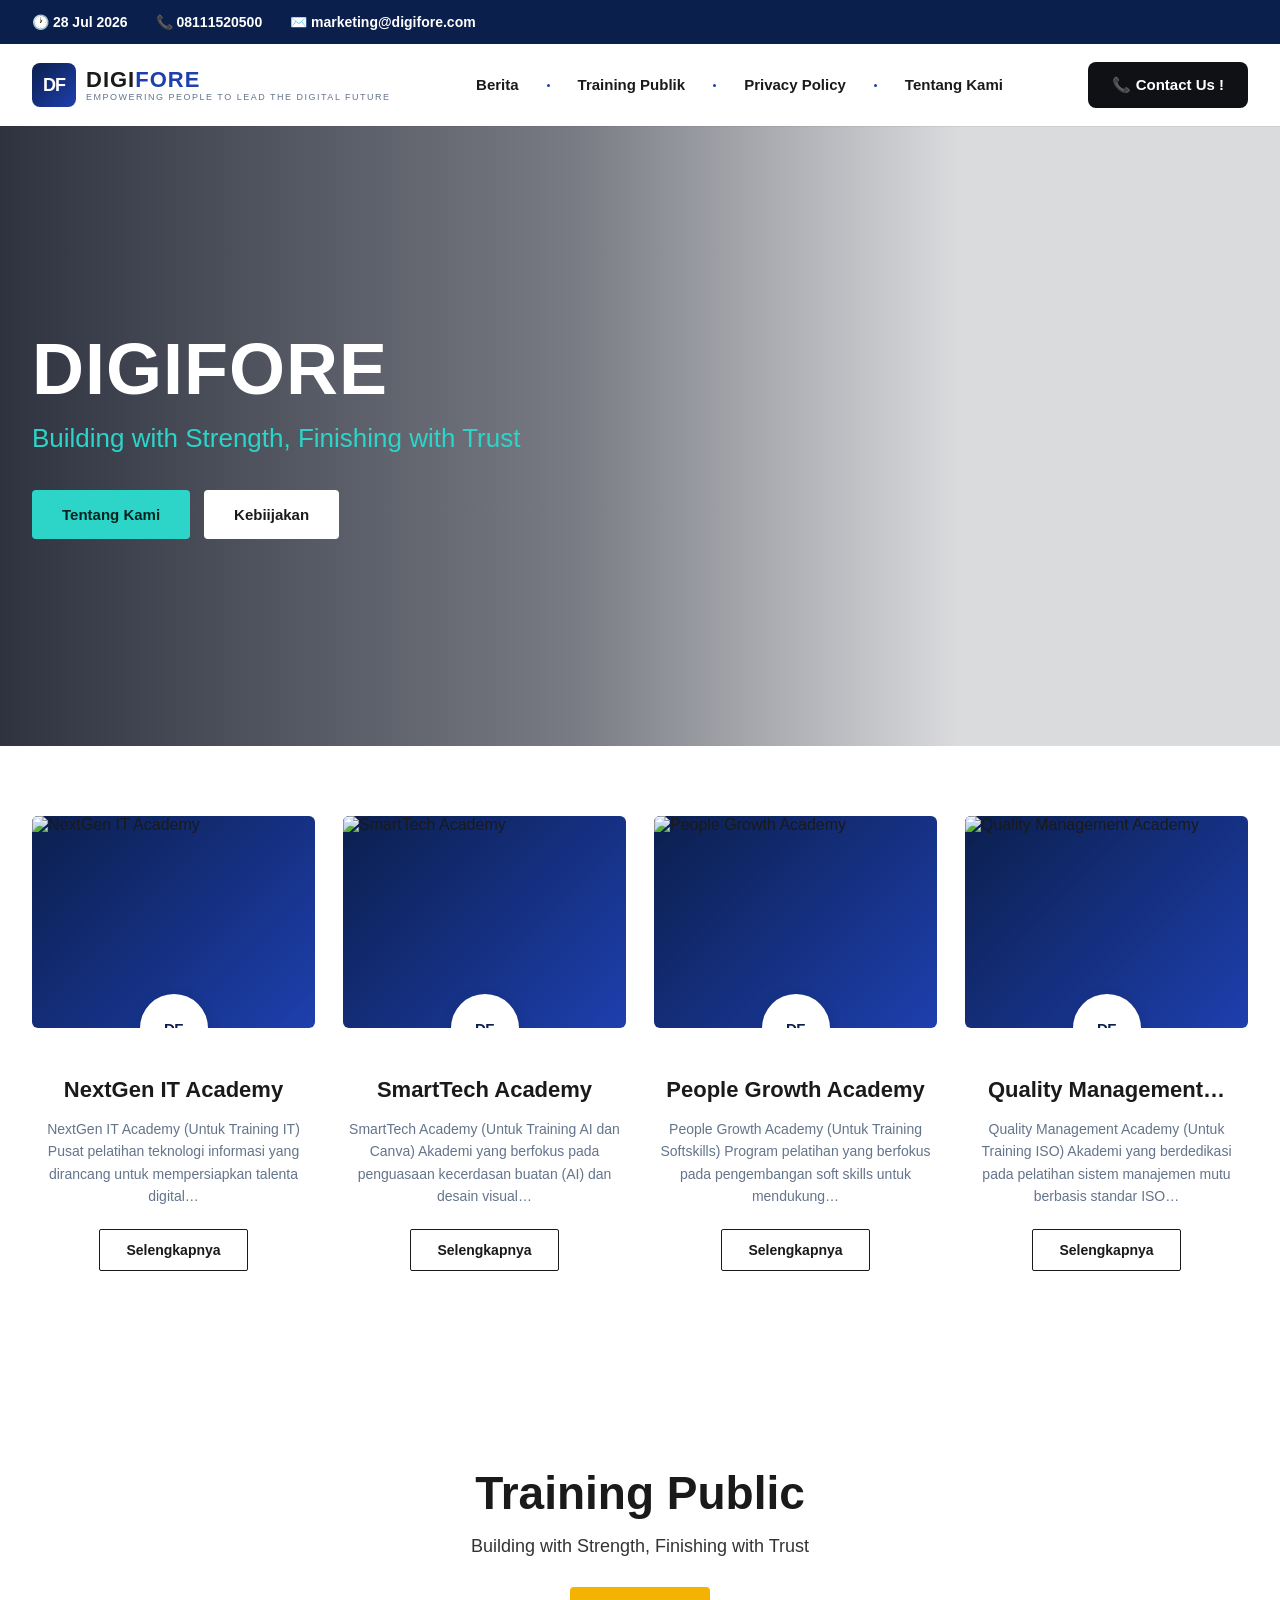
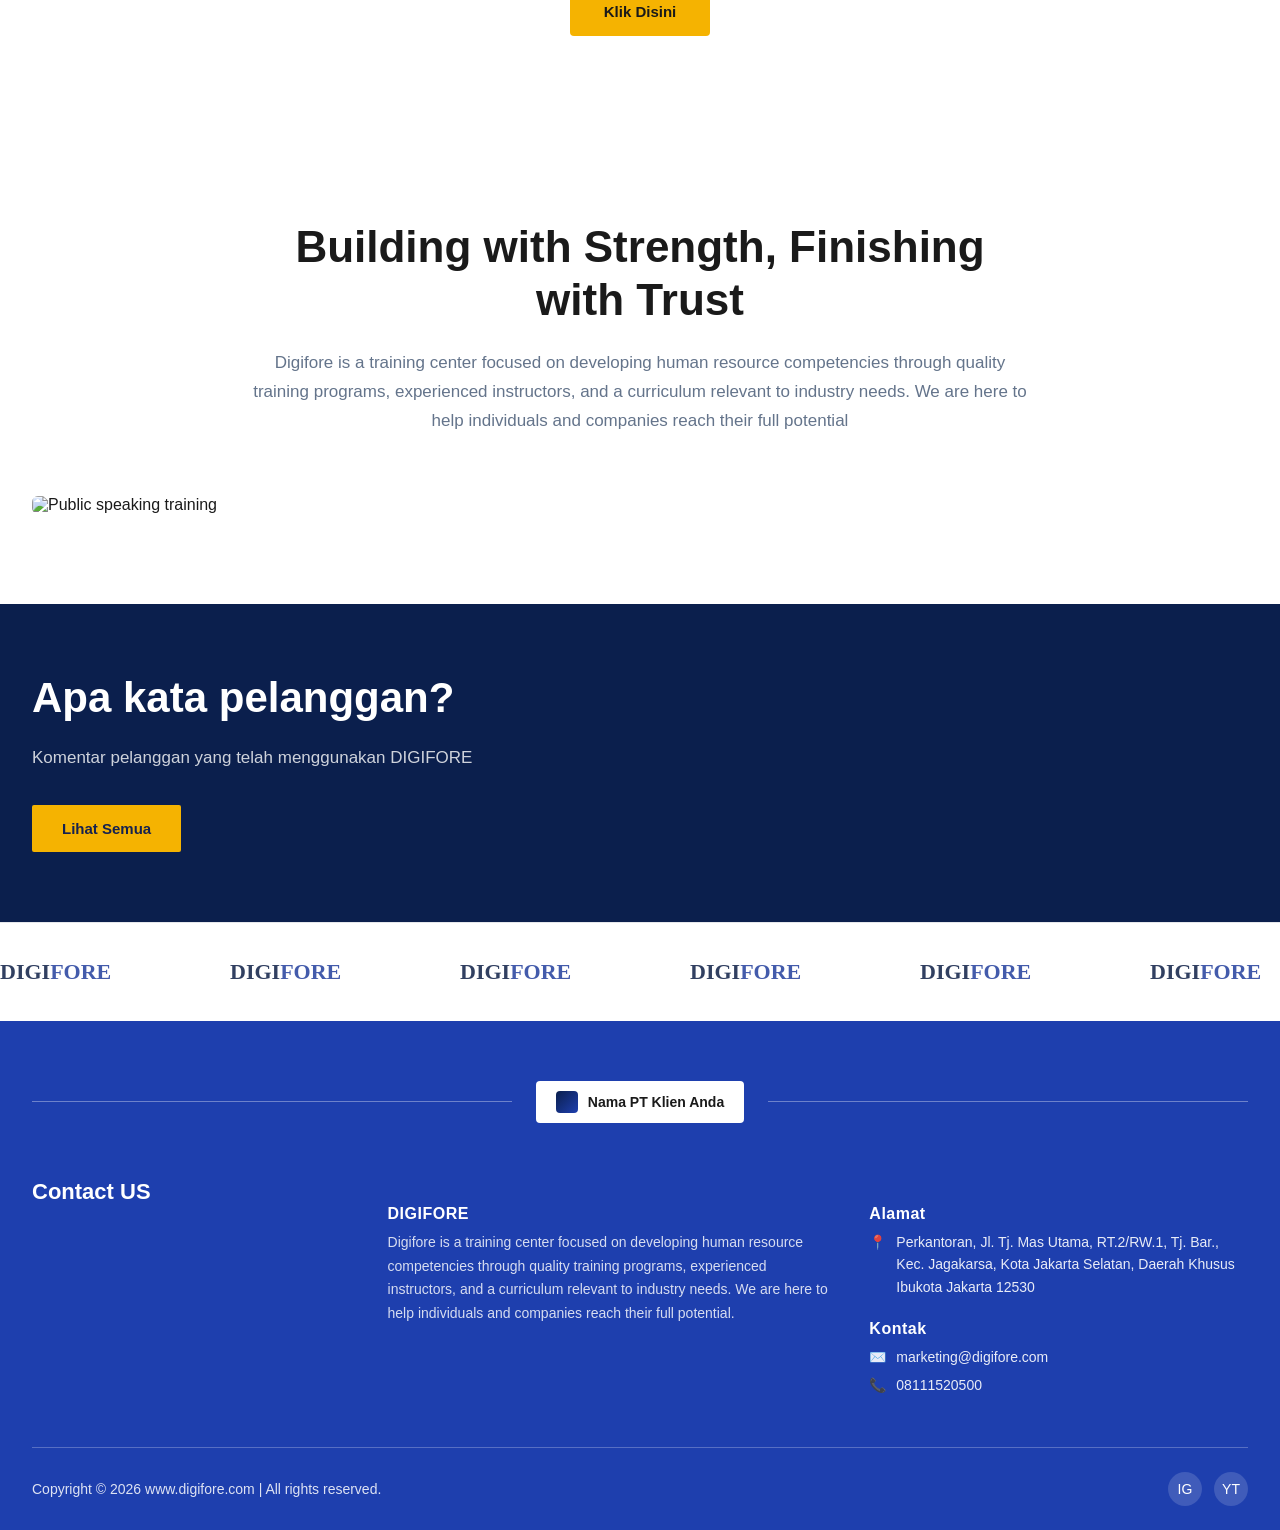
==== index.html @ 6044c362 "update" ====
<!DOCTYPE html>
<html lang="id">
<head>
<meta charset="UTF-8">
<meta name="viewport" content="width=device-width, initial-scale=1.0">
<title>DIGIFORE</title>
<link rel="stylesheet" href="style.css">
</head>
<body>

  <div class="topbar">
    <div class="info">
      <span>🕐 28 Jul 2026</span>
      <span>📞 08111520500</span>
      <span>✉️ marketing@digifore.com</span>
    </div>
    <div class="marquee-wrap">
      <div class="marquee">
        "To become a leading training institution that build competent human resources who are ready to compete in the world of work and industry."
      </div>
    </div>
  </div>

  <nav class="navbar reveal">
    <div class="logo">
      <div class="logo-mark">DF</div>
      <div class="logo-text">
        <span class="name">DIGI<span class="fore">FORE</span></span>
        <span class="tagline">Empowering people to lead the digital future</span>
      </div>
    </div>

    <ul class="nav-links">
      <li><a href="#">Berita</a></li>
      <li><a href="#">Training Publik</a></li>
      <li><a href="#">Privacy Policy</a></li>
      <li><a href="#">Tentang Kami</a></li>
    </ul>

    <button class="contact-btn">📞 Contact Us !</button>
  </nav>

  <section class="hero">
    <div class="hero-content reveal">
      <h1>DIGIFORE</h1>
      <p class="subtitle">Building with Strength, Finishing with Trust</p>
      <div class="hero-buttons">
        <a href="#" class="btn-primary">Tentang Kami</a>
        <a href="#" class="btn-secondary">Kebiijakan</a>
      </div>
    </div>
  </section>

  <section class="academies">
    <div class="academy-grid">

      <article class="academy-card reveal" data-delay="0">
        <div class="academy-media">
          <img src="https://images.unsplash.com/photo-1531482615713-2afd69097998?q=80&w=800&auto=format&fit=crop" alt="NextGen IT Academy">
          <div class="academy-badge"><span>DF</span></div>
        </div>
        <div class="academy-body">
          <h3>NextGen IT Academy</h3>
          <p>NextGen IT Academy (Untuk Training IT) Pusat pelatihan teknologi informasi yang dirancang untuk mempersiapkan talenta digital&hellip;</p>
          <a href="#" class="academy-link">Selengkapnya</a>
        </div>
      </article>

      <article class="academy-card reveal" data-delay="100">
        <div class="academy-media">
          <img src="https://images.unsplash.com/photo-1633356122544-f134324a6cee?q=80&w=800&auto=format&fit=crop" alt="SmartTech Academy">
          <div class="academy-badge"><span>DF</span></div>
        </div>
        <div class="academy-body">
          <h3>SmartTech Academy</h3>
          <p>SmartTech Academy (Untuk Training AI dan Canva) Akademi yang berfokus pada penguasaan kecerdasan buatan (AI) dan desain visual&hellip;</p>
          <a href="#" class="academy-link">Selengkapnya</a>
        </div>
      </article>

      <article class="academy-card reveal" data-delay="200">
        <div class="academy-media">
          <img src="https://images.unsplash.com/photo-1521791136064-7986c2920216?q=80&w=800&auto=format&fit=crop" alt="People Growth Academy">
          <div class="academy-badge"><span>DF</span></div>
        </div>
        <div class="academy-body">
          <h3>People Growth Academy</h3>
          <p>People Growth Academy (Untuk Training Softskills) Program pelatihan yang berfokus pada pengembangan soft skills untuk mendukung&hellip;</p>
          <a href="#" class="academy-link">Selengkapnya</a>
        </div>
      </article>

      <article class="academy-card reveal" data-delay="300">
        <div class="academy-media">
          <img src="https://images.unsplash.com/photo-1600880292203-757bb62b4baf?q=80&w=800&auto=format&fit=crop" alt="Quality Management Academy">
          <div class="academy-badge"><span>DF</span></div>
        </div>
        <div class="academy-body">
          <h3>Quality Management&hellip;</h3>
          <p>Quality Management Academy (Untuk Training ISO) Akademi yang berdedikasi pada pelatihan sistem manajemen mutu berbasis standar ISO&hellip;</p>
          <a href="#" class="academy-link">Selengkapnya</a>
        </div>
      </article>

    </div>
  </section>

  <section class="training-banner">
    <div class="reveal-scale">
      <h2>Training Public</h2>
      <p>Building with Strength, Finishing with Trust</p>
      <a href="#" class="btn-yellow">Klik Disini</a>
    </div>
  </section>

  <section class="about">
    <div class="about-inner">
      <div class="about-heading reveal">
        <h2>Building with Strength, Finishing with Trust</h2>
        <p>Digifore is a training center focused on developing human resource competencies through quality training programs, experienced instructors, and a curriculum relevant to industry needs. We are here to help individuals and companies reach their full potential</p>
      </div>
      <div class="about-image reveal" data-delay="150">
        <img src="https://images.unsplash.com/photo-1475721027785-f74eccf877e2?q=80&w=800&auto=format&fit=crop" alt="Public speaking training">
      </div>
    </div>
  </section>

  <section class="testi-banner">
    <div class="testi-inner reveal">
      <h2>Apa kata pelanggan?</h2>
      <p>Komentar pelanggan yang telah menggunakan DIGIFORE</p>
      <a href="#" class="btn-yellow">Lihat Semua</a>
    </div>
  </section>

  <section class="partner-strip">
    <div class="partner-track" id="partnerTrack">
      <img src="data:image/svg+xml;utf8,<svg xmlns='http://www.w3.org/2000/svg' width='160' height='34'><text x='0' y='24' font-family='Segoe UI' font-weight='800' font-size='22'><tspan fill='%230b1f4d'>DIGI</tspan><tspan fill='%231e3fae'>FORE</tspan></text></svg>" alt="Digifore">
      <img src="data:image/svg+xml;utf8,<svg xmlns='http://www.w3.org/2000/svg' width='160' height='34'><text x='0' y='24' font-family='Segoe UI' font-weight='800' font-size='22'><tspan fill='%230b1f4d'>DIGI</tspan><tspan fill='%231e3fae'>FORE</tspan></text></svg>" alt="Digifore">
      <img src="data:image/svg+xml;utf8,<svg xmlns='http://www.w3.org/2000/svg' width='160' height='34'><text x='0' y='24' font-family='Segoe UI' font-weight='800' font-size='22'><tspan fill='%230b1f4d'>DIGI</tspan><tspan fill='%231e3fae'>FORE</tspan></text></svg>" alt="Digifore">
      <img src="data:image/svg+xml;utf8,<svg xmlns='http://www.w3.org/2000/svg' width='160' height='34'><text x='0' y='24' font-family='Segoe UI' font-weight='800' font-size='22'><tspan fill='%230b1f4d'>DIGI</tspan><tspan fill='%231e3fae'>FORE</tspan></text></svg>" alt="Digifore">
      <img src="data:image/svg+xml;utf8,<svg xmlns='http://www.w3.org/2000/svg' width='160' height='34'><text x='0' y='24' font-family='Segoe UI' font-weight='800' font-size='22'><tspan fill='%230b1f4d'>DIGI</tspan><tspan fill='%231e3fae'>FORE</tspan></text></svg>" alt="Digifore">
      <img src="data:image/svg+xml;utf8,<svg xmlns='http://www.w3.org/2000/svg' width='160' height='34'><text x='0' y='24' font-family='Segoe UI' font-weight='800' font-size='22'><tspan fill='%230b1f4d'>DIGI</tspan><tspan fill='%231e3fae'>FORE</tspan></text></svg>" alt="Digifore">
      <img src="data:image/svg+xml;utf8,<svg xmlns='http://www.w3.org/2000/svg' width='160' height='34'><text x='0' y='24' font-family='Segoe UI' font-weight='800' font-size='22'><tspan fill='%230b1f4d'>DIGI</tspan><tspan fill='%231e3fae'>FORE</tspan></text></svg>" alt="Digifore">
      <img src="data:image/svg+xml;utf8,<svg xmlns='http://www.w3.org/2000/svg' width='160' height='34'><text x='0' y='24' font-family='Segoe UI' font-weight='800' font-size='22'><tspan fill='%230b1f4d'>DIGI</tspan><tspan fill='%231e3fae'>FORE</tspan></text></svg>" alt="Digifore">
    </div>
  </section>

  <footer class="footer">
    <div class="footer-inner">

      <div class="footer-badge-row reveal-fade">
        <div class="line"></div>
        <div class="footer-badge">
          <div class="mark"></div>
          <span>Nama PT Klien Anda</span>
        </div>
        <div class="line"></div>
      </div>

      <div class="footer-cols">
        <div class="footer-block reveal" data-delay="0">
          <h3>Contact US</h3>
        </div>

        <div class="footer-block reveal" data-delay="100">
          <h4>DIGIFORE</h4>
          <p>Digifore is a training center focused on developing human resource competencies through quality training programs, experienced instructors, and a curriculum relevant to industry needs. We are here to help individuals and companies reach their full potential.</p>
        </div>

        <div class="footer-block reveal" data-delay="200">
          <h4>Alamat</h4>
          <div class="footer-contact-item">
            📍 <span>Perkantoran, Jl. Tj. Mas Utama, RT.2/RW.1, Tj. Bar., Kec. Jagakarsa, Kota Jakarta Selatan, Daerah Khusus Ibukota Jakarta 12530</span>
          </div>

          <div class="footer-block" style="margin-top:22px;">
            <h4>Kontak</h4>
            <div class="footer-contact-item">✉️ <span>marketing@digifore.com</span></div>
            <div class="footer-contact-item">📞 <span>08111520500</span></div>
          </div>
        </div>
      </div>

      <div class="footer-bottom">
        <span>Copyright © 2026 www.digifore.com | All rights reserved.</span>
        <div class="footer-socials">
          <a href="#">IG</a>
          <a href="#">YT</a>
        </div>
      </div>

    </div>
  </footer>

  <script src="script.js"></script>
</body>
</html>
---- style.css ----
:root {
  --navy: #0b1f4d;
  --blue: #1e3fae;
  --accent: #2dd4c8;
  --dark: #0f1115;
  --text-muted: #64748b;
}

* { margin: 0; padding: 0; box-sizing: border-box; }

body {
  font-family: "Segoe UI", Arial, sans-serif;
  color: #1a1a1a;
}

/* ===== Scroll-reveal base ===== */
.reveal {
  opacity: 0;
  transform: translateY(36px);
  transition: opacity 0.7s ease, transform 0.7s ease;
}

.reveal.is-visible {
  opacity: 1;
  transform: translateY(0);
}

.reveal-fade {
  opacity: 0;
  transition: opacity 0.8s ease;
}

.reveal-fade.is-visible {
  opacity: 1;
}

.reveal-scale {
  opacity: 0;
  transform: scale(0.92);
  transition: opacity 0.6s ease, transform 0.6s ease;
}

.reveal-scale.is-visible {
  opacity: 1;
  transform: scale(1);
}

@media (prefers-reduced-motion: reduce) {
  .reveal, .reveal-fade, .reveal-scale {
    opacity: 1 !important;
    transform: none !important;
    transition: none !important;
  }
}

/* ===== Top info bar ===== */
.topbar {
  background: var(--navy);
  color: #fff;
  font-size: 14px;
  display: flex;
  align-items: center;
  height: 44px;
  padding: 0 32px;
  gap: 32px;
  overflow: hidden;
}

.topbar .info {
  display: flex;
  align-items: center;
  gap: 28px;
  white-space: nowrap;
  flex-shrink: 0;
}

.topbar .info span {
  display: flex;
  align-items: center;
  gap: 8px;
  font-weight: 600;
}

.topbar .marquee-wrap {
  flex: 1;
  overflow: hidden;
  position: relative;
  height: 100%;
  display: flex;
  align-items: center;
}

.topbar .marquee {
  display: inline-block;
  white-space: nowrap;
  color: rgba(255,255,255,0.65);
  font-style: italic;
  font-size: 13px;
  animation: scroll-left 18s linear infinite;
  padding-left: 100%;
}

@keyframes scroll-left {
  from { transform: translateX(0); }
  to   { transform: translateX(-100%); }
}

/* ===== Nav ===== */
.navbar {
  display: flex;
  align-items: center;
  justify-content: space-between;
  padding: 18px 32px;
  background: #fff;
  box-shadow: 0 1px 0 rgba(0,0,0,0.06);
}

.logo {
  display: flex;
  align-items: center;
  gap: 10px;
}

.logo-mark {
  width: 44px;
  height: 44px;
  border-radius: 8px;
  background: linear-gradient(135deg, var(--navy), var(--blue));
  display: flex;
  align-items: center;
  justify-content: center;
  color: #fff;
  font-weight: 800;
  font-size: 18px;
  letter-spacing: -1px;
}

.logo-text {
  display: flex;
  flex-direction: column;
  line-height: 1;
}

.logo-text .name {
  font-size: 22px;
  font-weight: 800;
  letter-spacing: 1px;
}

.logo-text .name .fore { color: var(--blue); }

.logo-text .tagline {
  font-size: 9px;
  letter-spacing: 1.5px;
  color: var(--text-muted);
  margin-top: 2px;
  text-transform: uppercase;
}

.nav-links {
  display: flex;
  align-items: center;
  gap: 28px;
  list-style: none;
}

.nav-links li a {
  text-decoration: none;
  color: #1a1a1a;
  font-weight: 600;
  font-size: 15px;
  position: relative;
}

.nav-links li:not(:last-child)::after {
  content: "";
  display: inline-block;
  width: 3px;
  height: 3px;
  border-radius: 50%;
  background: var(--blue);
  margin-left: 28px;
  vertical-align: middle;
}

.contact-btn {
  display: flex;
  align-items: center;
  gap: 10px;
  background: var(--dark);
  color: #fff;
  border: none;
  padding: 14px 24px;
  border-radius: 8px;
  font-weight: 700;
  font-size: 15px;
  cursor: pointer;
}

/* ===== Hero ===== */
.hero {
  position: relative;
  min-height: 620px;
  display: flex;
  align-items: center;
  background:
    linear-gradient(90deg, rgba(10,15,30,0.85) 0%, rgba(10,15,30,0.55) 45%, rgba(10,15,30,0.15) 75%),
    url("https://images.unsplash.com/photo-1521737711867-e3b97375f902?q=80&w=1600&auto=format&fit=crop") center/cover no-repeat;
  padding: 0 32px;
}

.hero-content {
  max-width: 640px;
  color: #fff;
}

.hero-content h1 {
  font-size: 72px;
  font-weight: 800;
  letter-spacing: 1px;
  line-height: 1;
  margin-bottom: 18px;
}

.hero-content .subtitle {
  font-size: 26px;
  color: var(--accent);
  font-weight: 500;
  margin-bottom: 36px;
}

.hero-buttons {
  display: flex;
  gap: 14px;
}

.hero-buttons a {
  text-decoration: none;
  font-weight: 700;
  font-size: 15px;
  padding: 16px 30px;
  border-radius: 4px;
}

.btn-primary {
  background: var(--accent);
  color: #062320;
}

.btn-secondary {
  background: #fff;
  color: #1a1a1a;
}

@media (max-width: 900px) {
  .nav-links, .topbar .info { display: none; }
  .hero-content h1 { font-size: 48px; }
  .hero-content .subtitle { font-size: 19px; }
}

/* ===== Academy cards ===== */
.academies {
  padding: 70px 32px 90px;
  background: #fff;
}

.academy-grid {
  display: grid;
  grid-template-columns: repeat(4, 1fr);
  gap: 28px;
  max-width: 1280px;
  margin: 0 auto;
}

.academy-card {
  display: flex;
  flex-direction: column;
}

.academy-media {
  position: relative;
  border-radius: 6px;
  overflow: hidden;
  aspect-ratio: 4 / 3;
  background: linear-gradient(135deg, var(--navy), var(--blue));
}

.academy-media img {
  width: 100%;
  height: 100%;
  object-fit: cover;
  display: block;
}

.academy-badge {
  position: absolute;
  left: 50%;
  bottom: -34px;
  transform: translateX(-50%);
  width: 68px;
  height: 68px;
  border-radius: 50%;
  background: #fff;
  box-shadow: 0 4px 14px rgba(0,0,0,0.15);
  display: flex;
  align-items: center;
  justify-content: center;
}

.academy-badge span {
  font-weight: 800;
  font-size: 15px;
  color: var(--navy);
  letter-spacing: -0.5px;
}

.academy-body {
  margin-top: 48px;
  text-align: center;
  padding: 0 6px;
}

.academy-body h3 {
  font-size: 22px;
  font-weight: 800;
  line-height: 1.25;
  margin-bottom: 14px;
}

.academy-body p {
  font-size: 14px;
  color: var(--text-muted);
  line-height: 1.6;
  margin-bottom: 22px;
}

.academy-link {
  display: inline-block;
  border: 1.5px solid #1a1a1a;
  color: #1a1a1a;
  text-decoration: none;
  font-weight: 700;
  font-size: 14px;
  padding: 12px 26px;
  border-radius: 2px;
}

.academy-link:hover {
  background: #1a1a1a;
  color: #fff;
}

@media (max-width: 1100px) {
  .academy-grid { grid-template-columns: repeat(2, 1fr); row-gap: 60px; }
}

@media (max-width: 600px) {
  .academy-grid { grid-template-columns: 1fr; }
}

/* ===== Training Public parallax banner ===== */
.training-banner {
  position: relative;
  min-height: 380px;
  display: flex;
  align-items: center;
  justify-content: center;
  text-align: center;
  background:
    linear-gradient(rgba(255,255,255,0.78), rgba(255,255,255,0.78)),
    url("https://images.unsplash.com/photo-1552664730-d307ca884978?q=80&w=1600&auto=format&fit=crop") center 30%/cover no-repeat;
  background-attachment: fixed;
  padding: 40px 24px;
}

.training-banner h2 {
  font-size: 46px;
  font-weight: 800;
  color: #1a1a1a;
  margin-bottom: 16px;
}

.training-banner p {
  font-size: 18px;
  color: #333;
  margin-bottom: 30px;
}

.training-banner .btn-yellow {
  display: inline-block;
  background: #f5b301;
  color: #1a1a1a;
  text-decoration: none;
  font-weight: 700;
  font-size: 15px;
  padding: 16px 34px;
  border-radius: 4px;
}

.training-banner .btn-yellow:hover {
  background: #e0a300;
}

@media (max-width: 700px) {
  .training-banner { background-attachment: scroll; }
  .training-banner h2 { font-size: 30px; }
  .training-banner p { font-size: 15px; }
}

/* ===== About / mission section ===== */
.about {
  padding: 80px 32px 90px;
  background: #fff;
}

.about-inner {
  max-width: 1280px;
  margin: 0 auto;
}

.about-heading {
  text-align: center;
  max-width: 780px;
  margin: 0 auto 60px;
}

.about-heading h2 {
  font-size: 44px;
  font-weight: 800;
  color: #1a1a1a;
  line-height: 1.2;
  margin-bottom: 22px;
}

.about-heading p {
  font-size: 17px;
  color: var(--text-muted);
  line-height: 1.7;
}

.about-image {
  width: 100%;
  max-width: 460px;
  border-radius: 6px;
  overflow: hidden;
}

.about-image img {
  width: 100%;
  display: block;
}

@media (max-width: 600px) {
  .about-heading h2 { font-size: 30px; }
  .about-image { max-width: 100%; }
}

/* ===== Testimonial banner ===== */
.testi-banner {
  background: var(--navy);
  padding: 70px 32px;
}

.testi-inner {
  max-width: 1280px;
  margin: 0 auto;
  color: #fff;
}

.testi-inner h2 {
  font-size: 42px;
  font-weight: 800;
  margin-bottom: 22px;
}

.testi-inner p {
  font-size: 17px;
  color: rgba(255,255,255,0.8);
  line-height: 1.6;
  max-width: 480px;
  margin-bottom: 34px;
}

.testi-inner .btn-yellow {
  display: inline-block;
  background: #f5b301;
  color: #16224f;
  text-decoration: none;
  font-weight: 700;
  font-size: 15px;
  padding: 15px 30px;
  border-radius: 2px;
}

.testi-inner .btn-yellow:hover {
  background: #e0a300;
}

/* ===== Partner logo strip ===== */
.partner-strip {
  background: #fff;
  border-top: 1px solid #e5e7eb;
  overflow: hidden;
  padding: 32px 0;
}

.partner-track {
  display: flex;
  align-items: center;
  gap: 70px;
  width: max-content;
  animation: partner-scroll 22s linear infinite;
}

.partner-track img {
  height: 34px;
  opacity: 0.85;
  filter: grayscale(15%);
}

@keyframes partner-scroll {
  from { transform: translateX(0); }
  to   { transform: translateX(-50%); }
}

@media (max-width: 700px) {
  .testi-inner h2 { font-size: 30px; }
}

/* ===== Footer ===== */
.footer {
  background: var(--blue);
  color: #fff;
  padding: 60px 32px 0;
}

.footer-inner {
  max-width: 1280px;
  margin: 0 auto;
}

.footer-badge-row {
  display: flex;
  align-items: center;
  gap: 24px;
  margin-bottom: 56px;
}

.footer-badge-row .line {
  flex: 1;
  height: 1px;
  background: rgba(255,255,255,0.35);
}

.footer-badge {
  background: #fff;
  color: #1a1a1a;
  display: flex;
  align-items: center;
  gap: 10px;
  padding: 10px 20px;
  border-radius: 4px;
  font-weight: 700;
  font-size: 14px;
  white-space: nowrap;
}

.footer-badge .mark {
  width: 22px;
  height: 22px;
  border-radius: 4px;
  background: linear-gradient(135deg, var(--navy), var(--blue));
  flex-shrink: 0;
}

.footer-cols {
  display: grid;
  grid-template-columns: 1fr 1.4fr 1.2fr;
  gap: 40px;
  padding-bottom: 50px;
}

.footer-cols h3 {
  font-size: 22px;
  font-weight: 800;
  margin-bottom: 20px;
}

.footer-cols h4 {
  font-size: 16px;
  font-weight: 800;
  letter-spacing: 0.5px;
  margin-bottom: 8px;
}

.footer-cols p {
  font-size: 14px;
  line-height: 1.7;
  color: rgba(255,255,255,0.82);
}

.footer-block + .footer-block {
  margin-top: 26px;
}

.footer-contact-item {
  display: flex;
  align-items: flex-start;
  gap: 10px;
  font-size: 14px;
  color: rgba(255,255,255,0.9);
  line-height: 1.6;
  margin-top: 6px;
}

.footer-bottom {
  border-top: 1px solid rgba(255,255,255,0.25);
  padding: 24px 0;
  display: flex;
  align-items: center;
  justify-content: space-between;
  font-size: 14px;
  color: rgba(255,255,255,0.85);
  flex-wrap: wrap;
  gap: 16px;
}

.footer-socials {
  display: flex;
  gap: 12px;
}

.footer-socials a {
  width: 34px;
  height: 34px;
  border-radius: 50%;
  background: rgba(255,255,255,0.15);
  display: flex;
  align-items: center;
  justify-content: center;
  color: #fff;
  text-decoration: none;
  font-size: 14px;
}

@media (max-width: 800px) {
  .footer-cols { grid-template-columns: 1fr; gap: 34px; }
}

/* ===== Page banner (inner pages) ===== */
.page-banner {
  background: linear-gradient(100deg, #000 0%, #1a1a1a 45%, #3a3a3a 100%);
  padding: 70px 32px 50px;
}

.page-banner-inner {
  max-width: 1280px;
  margin: 0 auto;
}

.page-banner h1 {
  color: #fff;
  font-size: 56px;
  font-weight: 800;
  margin-bottom: 34px;
}

.breadcrumb {
  font-size: 15px;
  color: rgba(255,255,255,0.75);
}

.breadcrumb a {
  color: #7fb2ff;
  text-decoration: none;
  font-weight: 600;
}

.breadcrumb .current {
  color: rgba(255,255,255,0.75);
}

@media (max-width: 600px) {
  .page-banner h1 { font-size: 34px; }
}

/* ===== Event / training grid ===== */
.event-section {
  padding: 60px 32px 100px;
  background: #fff;
}

.event-grid {
  display: grid;
  grid-template-columns: repeat(3, 1fr);
  gap: 30px;
  max-width: 1280px;
  margin: 0 auto;
}

.event-card {
  display: block;
}

.event-media {
  display: block;
  text-decoration: none;
  position: relative;
  border-radius: 6px;
  overflow: hidden;
  aspect-ratio: 4 / 3;
}

.event-media img {
  width: 100%;
  height: 100%;
  object-fit: cover;
  display: block;
}

.event-date {
  position: absolute;
  right: 14px;
  bottom: 14px;
  background: #fff;
  padding: 10px 16px;
  text-align: center;
  border-radius: 2px;
  box-shadow: 0 4px 10px rgba(0,0,0,0.18);
}

.event-date .day {
  font-size: 26px;
  font-weight: 800;
  color: #1a1a1a;
  line-height: 1;
}

.event-date .month {
  font-size: 11px;
  font-weight: 700;
  color: #64748b;
  margin-top: 2px;
}

.event-title {
  margin-top: 18px;
  font-size: 17px;
  font-weight: 700;
  color: var(--blue);
}

.event-category {
  display: block;
  margin-top: 20px;
  font-size: 15px;
  font-weight: 700;
  color: var(--blue);
  text-decoration: none;
}

.event-heading {
  display: block;
  margin-top: 10px;
  font-size: 24px;
  font-weight: 800;
  color: #1a1a1a;
  line-height: 1.3;
  text-decoration: none;
}

.event-desc {
  margin-top: 14px;
  font-size: 15px;
  color: var(--text-muted);
  line-height: 1.6;
}

.event-category:hover,
.event-heading:hover {
  text-decoration: underline;
}

@media (max-width: 1000px) {
  .event-grid { grid-template-columns: repeat(2, 1fr); }
}

@media (max-width: 600px) {
  .event-grid { grid-template-columns: 1fr; }
}
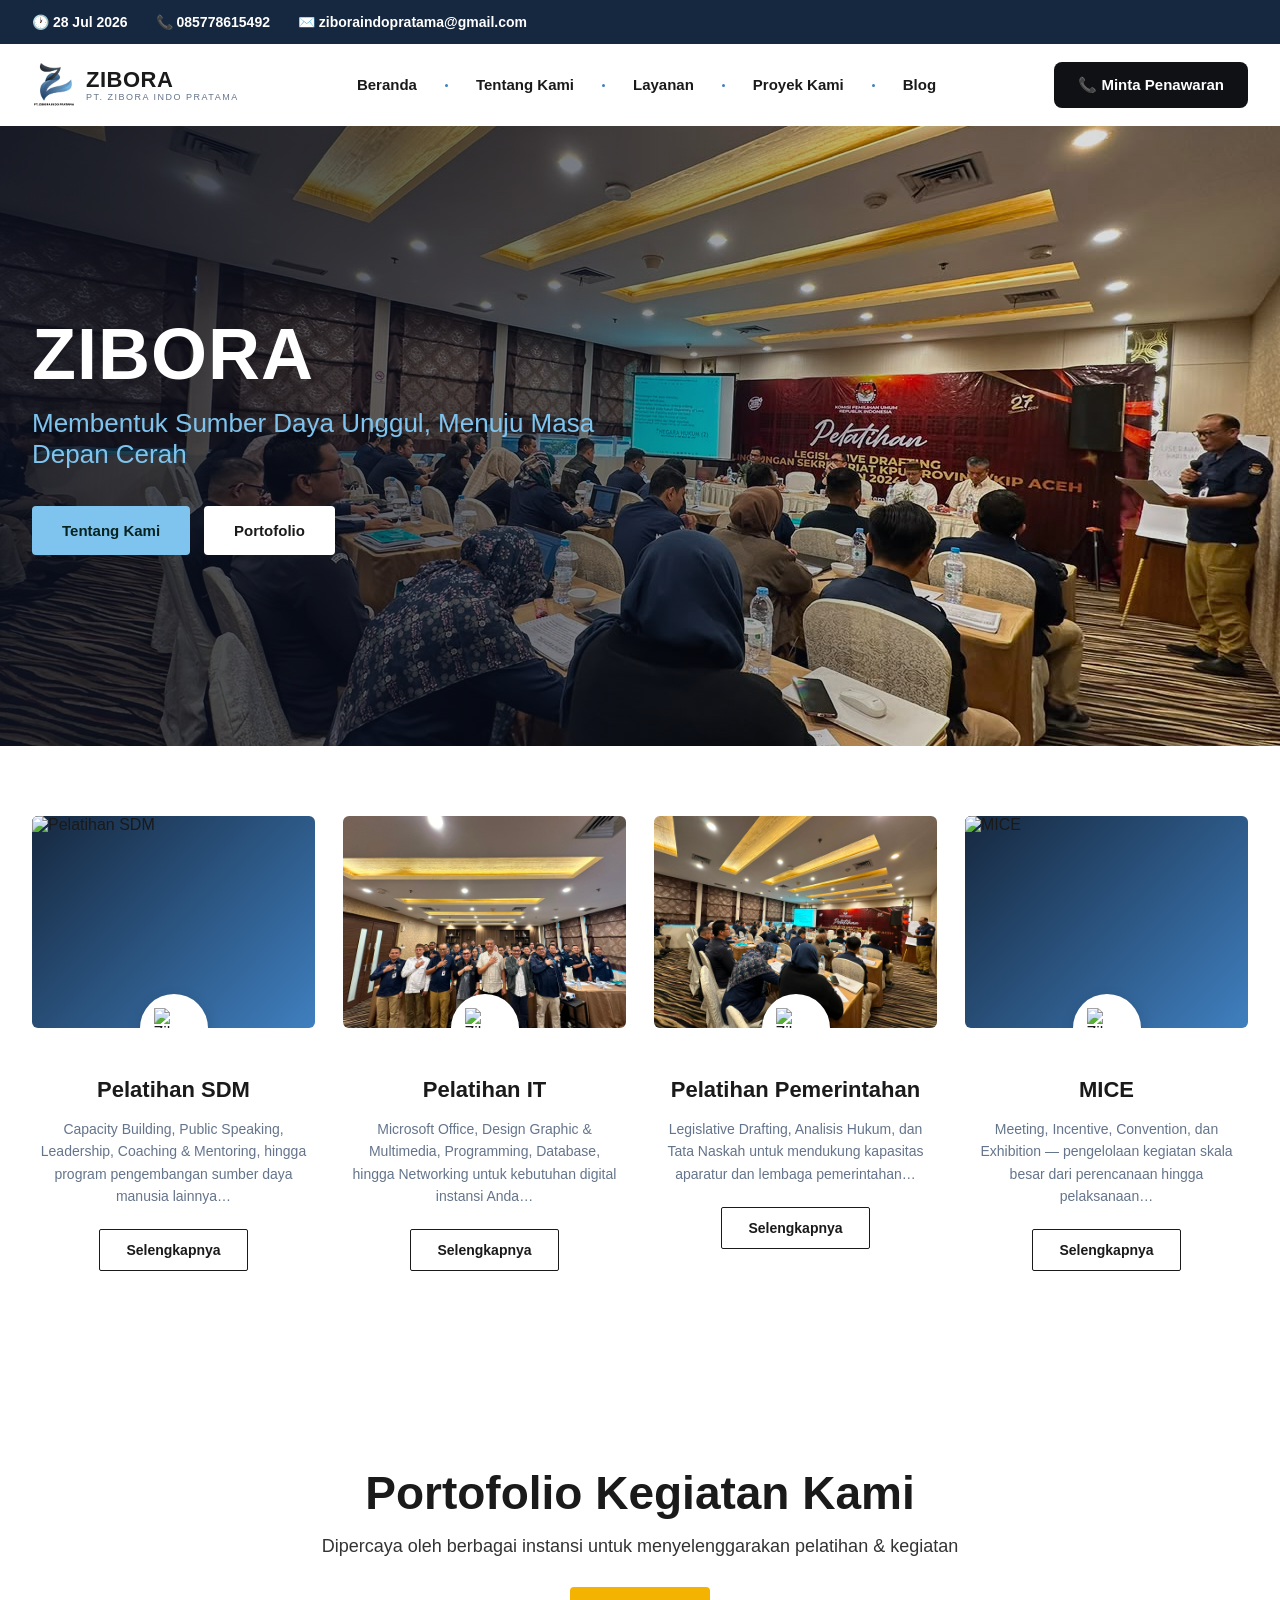
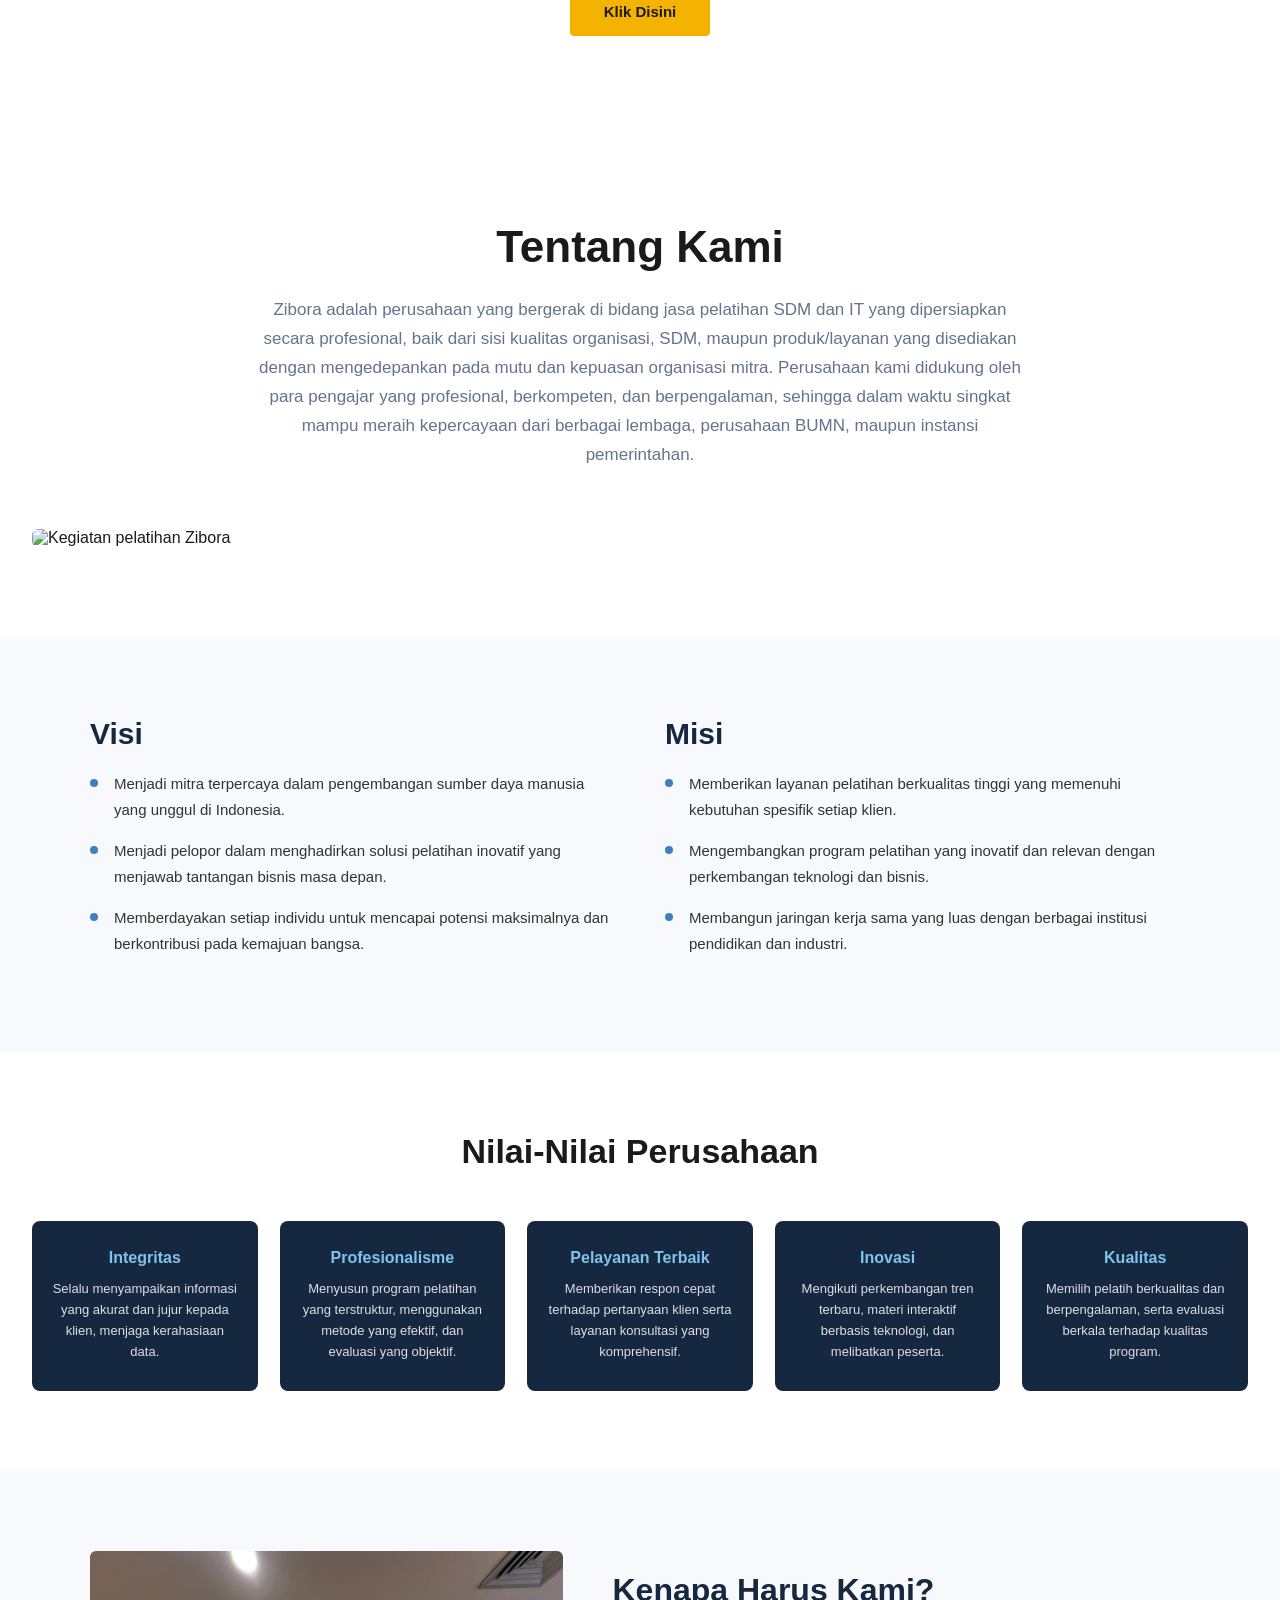
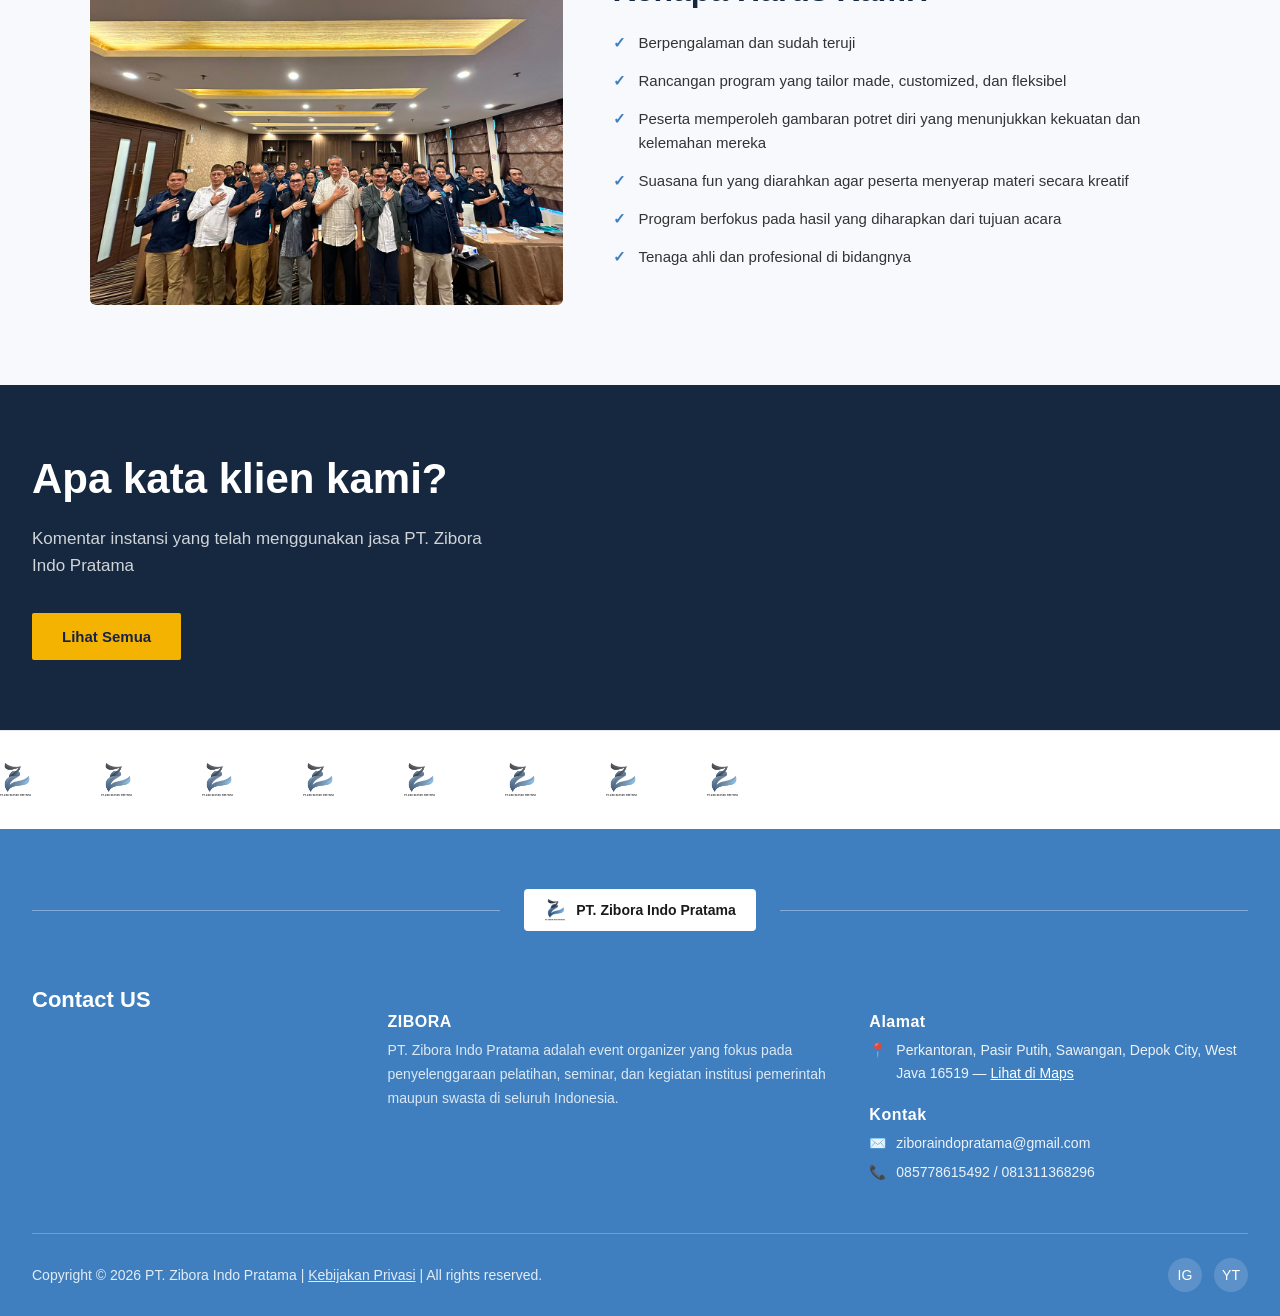
==== commit 2edea6d6: "update gmbar dan halaman" ====
--- a/index.html
+++ b/index.html
@@ -3,7 +3,7 @@
 <head>
 <meta charset="UTF-8">
 <meta name="viewport" content="width=device-width, initial-scale=1.0">
-<title>DIGIFORE</title>
+<title>PT. Zibora Indo Pratama</title>
 <link rel="stylesheet" href="style.css">
 </head>
 <body>
@@ -11,93 +11,94 @@
   <div class="topbar">
     <div class="info">
       <span>🕐 28 Jul 2026</span>
-      <span>📞 08111520500</span>
-      <span>✉️ marketing@digifore.com</span>
+      <span>📞 085778615492</span>
+      <span>✉️ ziboraindopratama@gmail.com</span>
     </div>
     <div class="marquee-wrap">
       <div class="marquee">
-        "To become a leading training institution that build competent human resources who are ready to compete in the world of work and industry."
+        "Mitra terpercaya dalam penyelenggaraan pelatihan dan kegiatan institusi, dari perencanaan hingga hari pelaksanaan."
       </div>
     </div>
   </div>
 
   <nav class="navbar reveal">
     <div class="logo">
-      <div class="logo-mark">DF</div>
+      <img src="assets/zibora-logo.png" alt="Zibora Indo Pratama" class="logo-mark-img">
       <div class="logo-text">
-        <span class="name">DIGI<span class="fore">FORE</span></span>
-        <span class="tagline">Empowering people to lead the digital future</span>
+        <span class="name" style="letter-spacing:0.5px;">ZIBORA</span>
+        <span class="tagline">PT. Zibora Indo Pratama</span>
       </div>
     </div>
 
     <ul class="nav-links">
-      <li><a href="#">Berita</a></li>
-      <li><a href="#">Training Publik</a></li>
-      <li><a href="#">Privacy Policy</a></li>
-      <li><a href="#">Tentang Kami</a></li>
+      <li><a href="index.html">Beranda</a></li>
+      <li><a href="#tentang-kami">Tentang Kami</a></li>
+      <li><a href="#layanan">Layanan</a></li>
+      <li><a href="training-publik.html">Proyek Kami</a></li>
+      <li><a href="#">Blog</a></li>
     </ul>
 
-    <button class="contact-btn">📞 Contact Us !</button>
+    <button class="contact-btn">📞 Minta Penawaran</button>
   </nav>
 
   <section class="hero">
     <div class="hero-content reveal">
-      <h1>DIGIFORE</h1>
-      <p class="subtitle">Building with Strength, Finishing with Trust</p>
+      <h1>ZIBORA</h1>
+      <p class="subtitle">Membentuk Sumber Daya Unggul, Menuju Masa Depan Cerah</p>
       <div class="hero-buttons">
-        <a href="#" class="btn-primary">Tentang Kami</a>
-        <a href="#" class="btn-secondary">Kebiijakan</a>
-      </div>
-    </div>
-  </section>
-
-  <section class="academies">
+        <a href="#tentang-kami" class="btn-primary">Tentang Kami</a>
+        <a href="training-publik.html" class="btn-secondary">Portofolio</a>
+      </div>
+    </div>
+  </section>
+
+  <section class="academies" id="layanan">
     <div class="academy-grid">
 
       <article class="academy-card reveal" data-delay="0">
         <div class="academy-media">
-          <img src="https://images.unsplash.com/photo-1531482615713-2afd69097998?q=80&w=800&auto=format&fit=crop" alt="NextGen IT Academy">
-          <div class="academy-badge"><span>DF</span></div>
-        </div>
-        <div class="academy-body">
-          <h3>NextGen IT Academy</h3>
-          <p>NextGen IT Academy (Untuk Training IT) Pusat pelatihan teknologi informasi yang dirancang untuk mempersiapkan talenta digital&hellip;</p>
+          <img src="assets/zibora-event-2.jpg" alt="Pelatihan SDM">
+          <div class="academy-badge"><img src="assets/zibora-logo.jpg" alt="Zibora"></div>
+        </div>
+        <div class="academy-body">
+          <h3>Pelatihan SDM</h3>
+          <p>Capacity Building, Public Speaking, Leadership, Coaching & Mentoring, hingga program pengembangan sumber daya manusia lainnya&hellip;</p>
           <a href="#" class="academy-link">Selengkapnya</a>
         </div>
       </article>
 
       <article class="academy-card reveal" data-delay="100">
         <div class="academy-media">
-          <img src="https://images.unsplash.com/photo-1633356122544-f134324a6cee?q=80&w=800&auto=format&fit=crop" alt="SmartTech Academy">
-          <div class="academy-badge"><span>DF</span></div>
-        </div>
-        <div class="academy-body">
-          <h3>SmartTech Academy</h3>
-          <p>SmartTech Academy (Untuk Training AI dan Canva) Akademi yang berfokus pada penguasaan kecerdasan buatan (AI) dan desain visual&hellip;</p>
+          <img src="assets/zibora-event-3.jpg" alt="Pelatihan IT">
+          <div class="academy-badge"><img src="assets/zibora-logo.jpg" alt="Zibora"></div>
+        </div>
+        <div class="academy-body">
+          <h3>Pelatihan IT</h3>
+          <p>Microsoft Office, Design Graphic & Multimedia, Programming, Database, hingga Networking untuk kebutuhan digital instansi Anda&hellip;</p>
           <a href="#" class="academy-link">Selengkapnya</a>
         </div>
       </article>
 
       <article class="academy-card reveal" data-delay="200">
         <div class="academy-media">
-          <img src="https://images.unsplash.com/photo-1521791136064-7986c2920216?q=80&w=800&auto=format&fit=crop" alt="People Growth Academy">
-          <div class="academy-badge"><span>DF</span></div>
-        </div>
-        <div class="academy-body">
-          <h3>People Growth Academy</h3>
-          <p>People Growth Academy (Untuk Training Softskills) Program pelatihan yang berfokus pada pengembangan soft skills untuk mendukung&hellip;</p>
+          <img src="assets/zibora-event-1.jpg" alt="Pelatihan Pemerintahan">
+          <div class="academy-badge"><img src="assets/zibora-logo.jpg" alt="Zibora"></div>
+        </div>
+        <div class="academy-body">
+          <h3>Pelatihan Pemerintahan</h3>
+          <p>Legislative Drafting, Analisis Hukum, dan Tata Naskah untuk mendukung kapasitas aparatur dan lembaga pemerintahan&hellip;</p>
           <a href="#" class="academy-link">Selengkapnya</a>
         </div>
       </article>
 
       <article class="academy-card reveal" data-delay="300">
         <div class="academy-media">
-          <img src="https://images.unsplash.com/photo-1600880292203-757bb62b4baf?q=80&w=800&auto=format&fit=crop" alt="Quality Management Academy">
-          <div class="academy-badge"><span>DF</span></div>
-        </div>
-        <div class="academy-body">
-          <h3>Quality Management&hellip;</h3>
-          <p>Quality Management Academy (Untuk Training ISO) Akademi yang berdedikasi pada pelatihan sistem manajemen mutu berbasis standar ISO&hellip;</p>
+          <img src="assets/zibora-event-2.jpg" alt="MICE">
+          <div class="academy-badge"><img src="assets/zibora-logo.jpg" alt="Zibora"></div>
+        </div>
+        <div class="academy-body">
+          <h3>MICE</h3>
+          <p>Meeting, Incentive, Convention, dan Exhibition — pengelolaan kegiatan skala besar dari perencanaan hingga pelaksanaan&hellip;</p>
           <a href="#" class="academy-link">Selengkapnya</a>
         </div>
       </article>
@@ -107,42 +108,110 @@
 
   <section class="training-banner">
     <div class="reveal-scale">
-      <h2>Training Public</h2>
-      <p>Building with Strength, Finishing with Trust</p>
+      <h2>Portofolio Kegiatan Kami</h2>
+      <p>Dipercaya oleh berbagai instansi untuk menyelenggarakan pelatihan & kegiatan</p>
       <a href="#" class="btn-yellow">Klik Disini</a>
     </div>
   </section>
 
-  <section class="about">
+  <section class="about" id="tentang-kami">
     <div class="about-inner">
       <div class="about-heading reveal">
-        <h2>Building with Strength, Finishing with Trust</h2>
-        <p>Digifore is a training center focused on developing human resource competencies through quality training programs, experienced instructors, and a curriculum relevant to industry needs. We are here to help individuals and companies reach their full potential</p>
+        <h2>Tentang Kami</h2>
+        <p>Zibora adalah perusahaan yang bergerak di bidang jasa pelatihan SDM dan IT yang dipersiapkan secara profesional, baik dari sisi kualitas organisasi, SDM, maupun produk/layanan yang disediakan dengan mengedepankan pada mutu dan kepuasan organisasi mitra. Perusahaan kami didukung oleh para pengajar yang profesional, berkompeten, dan berpengalaman, sehingga dalam waktu singkat mampu meraih kepercayaan dari berbagai lembaga, perusahaan BUMN, maupun instansi pemerintahan.</p>
       </div>
       <div class="about-image reveal" data-delay="150">
-        <img src="https://images.unsplash.com/photo-1475721027785-f74eccf877e2?q=80&w=800&auto=format&fit=crop" alt="Public speaking training">
+        <img src="assets/zibora-event-2.jpg" alt="Kegiatan pelatihan Zibora">
+      </div>
+    </div>
+  </section>
+
+  <section class="vismis">
+    <div class="vismis-inner">
+      <div class="vismis-col reveal" data-delay="0">
+        <h2>Visi</h2>
+        <ul>
+          <li>Menjadi mitra terpercaya dalam pengembangan sumber daya manusia yang unggul di Indonesia.</li>
+          <li>Menjadi pelopor dalam menghadirkan solusi pelatihan inovatif yang menjawab tantangan bisnis masa depan.</li>
+          <li>Memberdayakan setiap individu untuk mencapai potensi maksimalnya dan berkontribusi pada kemajuan bangsa.</li>
+        </ul>
+      </div>
+      <div class="vismis-col reveal" data-delay="150">
+        <h2>Misi</h2>
+        <ul>
+          <li>Memberikan layanan pelatihan berkualitas tinggi yang memenuhi kebutuhan spesifik setiap klien.</li>
+          <li>Mengembangkan program pelatihan yang inovatif dan relevan dengan perkembangan teknologi dan bisnis.</li>
+          <li>Membangun jaringan kerja sama yang luas dengan berbagai institusi pendidikan dan industri.</li>
+        </ul>
+      </div>
+    </div>
+  </section>
+
+  <section class="values">
+    <div class="values-inner">
+      <h2 class="reveal">Nilai-Nilai Perusahaan</h2>
+      <div class="values-grid">
+        <div class="value-card reveal" data-delay="0">
+          <h4>Integritas</h4>
+          <p>Selalu menyampaikan informasi yang akurat dan jujur kepada klien, menjaga kerahasiaan data.</p>
+        </div>
+        <div class="value-card reveal" data-delay="100">
+          <h4>Profesionalisme</h4>
+          <p>Menyusun program pelatihan yang terstruktur, menggunakan metode yang efektif, dan evaluasi yang objektif.</p>
+        </div>
+        <div class="value-card reveal" data-delay="200">
+          <h4>Pelayanan Terbaik</h4>
+          <p>Memberikan respon cepat terhadap pertanyaan klien serta layanan konsultasi yang komprehensif.</p>
+        </div>
+        <div class="value-card reveal" data-delay="300">
+          <h4>Inovasi</h4>
+          <p>Mengikuti perkembangan tren terbaru, materi interaktif berbasis teknologi, dan melibatkan peserta.</p>
+        </div>
+        <div class="value-card reveal" data-delay="400">
+          <h4>Kualitas</h4>
+          <p>Memilih pelatih berkualitas dan berpengalaman, serta evaluasi berkala terhadap kualitas program.</p>
+        </div>
+      </div>
+    </div>
+  </section>
+
+  <section class="why-us">
+    <div class="why-us-inner">
+      <div class="why-us-image reveal" data-delay="0">
+        <img src="assets/zibora-event-3.jpg" alt="Kenapa harus Zibora">
+      </div>
+      <div class="why-us-text reveal" data-delay="150">
+        <h2>Kenapa Harus Kami?</h2>
+        <ul>
+          <li>Berpengalaman dan sudah teruji</li>
+          <li>Rancangan program yang tailor made, customized, dan fleksibel</li>
+          <li>Peserta memperoleh gambaran potret diri yang menunjukkan kekuatan dan kelemahan mereka</li>
+          <li>Suasana fun yang diarahkan agar peserta menyerap materi secara kreatif</li>
+          <li>Program berfokus pada hasil yang diharapkan dari tujuan acara</li>
+          <li>Tenaga ahli dan profesional di bidangnya</li>
+        </ul>
       </div>
     </div>
   </section>
 
   <section class="testi-banner">
     <div class="testi-inner reveal">
-      <h2>Apa kata pelanggan?</h2>
-      <p>Komentar pelanggan yang telah menggunakan DIGIFORE</p>
+      <h2>Apa kata klien kami?</h2>
+      <p>Komentar instansi yang telah menggunakan jasa PT. Zibora Indo Pratama</p>
       <a href="#" class="btn-yellow">Lihat Semua</a>
     </div>
   </section>
 
   <section class="partner-strip">
     <div class="partner-track" id="partnerTrack">
-      <img src="data:image/svg+xml;utf8,<svg xmlns='http://www.w3.org/2000/svg' width='160' height='34'><text x='0' y='24' font-family='Segoe UI' font-weight='800' font-size='22'><tspan fill='%230b1f4d'>DIGI</tspan><tspan fill='%231e3fae'>FORE</tspan></text></svg>" alt="Digifore">
-      <img src="data:image/svg+xml;utf8,<svg xmlns='http://www.w3.org/2000/svg' width='160' height='34'><text x='0' y='24' font-family='Segoe UI' font-weight='800' font-size='22'><tspan fill='%230b1f4d'>DIGI</tspan><tspan fill='%231e3fae'>FORE</tspan></text></svg>" alt="Digifore">
-      <img src="data:image/svg+xml;utf8,<svg xmlns='http://www.w3.org/2000/svg' width='160' height='34'><text x='0' y='24' font-family='Segoe UI' font-weight='800' font-size='22'><tspan fill='%230b1f4d'>DIGI</tspan><tspan fill='%231e3fae'>FORE</tspan></text></svg>" alt="Digifore">
-      <img src="data:image/svg+xml;utf8,<svg xmlns='http://www.w3.org/2000/svg' width='160' height='34'><text x='0' y='24' font-family='Segoe UI' font-weight='800' font-size='22'><tspan fill='%230b1f4d'>DIGI</tspan><tspan fill='%231e3fae'>FORE</tspan></text></svg>" alt="Digifore">
-      <img src="data:image/svg+xml;utf8,<svg xmlns='http://www.w3.org/2000/svg' width='160' height='34'><text x='0' y='24' font-family='Segoe UI' font-weight='800' font-size='22'><tspan fill='%230b1f4d'>DIGI</tspan><tspan fill='%231e3fae'>FORE</tspan></text></svg>" alt="Digifore">
-      <img src="data:image/svg+xml;utf8,<svg xmlns='http://www.w3.org/2000/svg' width='160' height='34'><text x='0' y='24' font-family='Segoe UI' font-weight='800' font-size='22'><tspan fill='%230b1f4d'>DIGI</tspan><tspan fill='%231e3fae'>FORE</tspan></text></svg>" alt="Digifore">
-      <img src="data:image/svg+xml;utf8,<svg xmlns='http://www.w3.org/2000/svg' width='160' height='34'><text x='0' y='24' font-family='Segoe UI' font-weight='800' font-size='22'><tspan fill='%230b1f4d'>DIGI</tspan><tspan fill='%231e3fae'>FORE</tspan></text></svg>" alt="Digifore">
-      <img src="data:image/svg+xml;utf8,<svg xmlns='http://www.w3.org/2000/svg' width='160' height='34'><text x='0' y='24' font-family='Segoe UI' font-weight='800' font-size='22'><tspan fill='%230b1f4d'>DIGI</tspan><tspan fill='%231e3fae'>FORE</tspan></text></svg>" alt="Digifore">
+      <img src="assets/zibora-logo.png" alt="Zibora Indo Pratama">
+      <img src="assets/zibora-logo.png" alt="Zibora Indo Pratama">
+      <img src="assets/zibora-logo.png" alt="Zibora Indo Pratama">
+      <img src="assets/zibora-logo.png" alt="Zibora Indo Pratama">
+      <img src="assets/zibora-logo.png" alt="Zibora Indo Pratama">
+      <img src="assets/zibora-logo.png" alt="Zibora Indo Pratama">
+      <img src="assets/zibora-logo.png" alt="Zibora Indo Pratama">
+      <img src="assets/zibora-logo.png" alt="Zibora Indo Pratama">
     </div>
   </section>
 
@@ -152,8 +221,8 @@
       <div class="footer-badge-row reveal-fade">
         <div class="line"></div>
         <div class="footer-badge">
-          <div class="mark"></div>
-          <span>Nama PT Klien Anda</span>
+          <img src="assets/zibora-logo.png" alt="Zibora" style="width:22px;height:22px;object-fit:contain;flex-shrink:0;">
+          <span>PT. Zibora Indo Pratama</span>
         </div>
         <div class="line"></div>
       </div>
@@ -164,28 +233,28 @@
         </div>
 
         <div class="footer-block reveal" data-delay="100">
-          <h4>DIGIFORE</h4>
-          <p>Digifore is a training center focused on developing human resource competencies through quality training programs, experienced instructors, and a curriculum relevant to industry needs. We are here to help individuals and companies reach their full potential.</p>
+          <h4>ZIBORA</h4>
+          <p>PT. Zibora Indo Pratama adalah event organizer yang fokus pada penyelenggaraan pelatihan, seminar, dan kegiatan institusi pemerintah maupun swasta di seluruh Indonesia.</p>
         </div>
 
         <div class="footer-block reveal" data-delay="200">
           <h4>Alamat</h4>
           <div class="footer-contact-item">
-            📍 <span>Perkantoran, Jl. Tj. Mas Utama, RT.2/RW.1, Tj. Bar., Kec. Jagakarsa, Kota Jakarta Selatan, Daerah Khusus Ibukota Jakarta 12530</span>
+            📍 <span>Perkantoran, Pasir Putih, Sawangan, Depok City, West Java 16519 — <a href="https://goo.gl/maps/zrSMx8hmeYnj6KB17" target="_blank" rel="noopener" style="color:#fff;text-decoration:underline;">Lihat di Maps</a></span>
           </div>
 
           <div class="footer-block" style="margin-top:22px;">
             <h4>Kontak</h4>
-            <div class="footer-contact-item">✉️ <span>marketing@digifore.com</span></div>
-            <div class="footer-contact-item">📞 <span>08111520500</span></div>
+            <div class="footer-contact-item">✉️ <span>ziboraindopratama@gmail.com</span></div>
+            <div class="footer-contact-item">📞 <span>085778615492 / 081311368296</span></div>
           </div>
         </div>
       </div>
 
       <div class="footer-bottom">
-        <span>Copyright © 2026 www.digifore.com | All rights reserved.</span>
+        <span>Copyright © 2026 PT. Zibora Indo Pratama | <a href="privacy-policy.html" style="color:inherit;">Kebijakan Privasi</a> | All rights reserved.</span>
         <div class="footer-socials">
-          <a href="#">IG</a>
+          <a href="https://www.instagram.com/ziboraindopratama" target="_blank" rel="noopener">IG</a>
           <a href="#">YT</a>
         </div>
       </div>
--- a/style.css
+++ b/style.css
@@ -1,7 +1,7 @@
 :root {
-  --navy: #0b1f4d;
-  --blue: #1e3fae;
-  --accent: #2dd4c8;
+  --navy: #16283f;
+  --blue: #3f7fbf;
+  --accent: #7ec4ee;
   --dark: #0f1115;
   --text-muted: #64748b;
 }
@@ -121,18 +121,11 @@
   gap: 10px;
 }
 
-.logo-mark {
+.logo-mark-img {
   width: 44px;
   height: 44px;
-  border-radius: 8px;
-  background: linear-gradient(135deg, var(--navy), var(--blue));
-  display: flex;
-  align-items: center;
-  justify-content: center;
-  color: #fff;
-  font-weight: 800;
-  font-size: 18px;
-  letter-spacing: -1px;
+  object-fit: contain;
+  flex-shrink: 0;
 }
 
 .logo-text {
@@ -205,7 +198,7 @@
   align-items: center;
   background:
     linear-gradient(90deg, rgba(10,15,30,0.85) 0%, rgba(10,15,30,0.55) 45%, rgba(10,15,30,0.15) 75%),
-    url("https://images.unsplash.com/photo-1521737711867-e3b97375f902?q=80&w=1600&auto=format&fit=crop") center/cover no-repeat;
+    url("assets/zibora-event-1.jpg") center/cover no-repeat;
   padding: 0 32px;
 }
 
@@ -307,11 +300,10 @@
   justify-content: center;
 }
 
-.academy-badge span {
-  font-weight: 800;
-  font-size: 15px;
-  color: var(--navy);
-  letter-spacing: -0.5px;
+.academy-badge img {
+  width: 40px;
+  height: 40px;
+  object-fit: contain;
 }
 
 .academy-body {
@@ -368,7 +360,7 @@
   text-align: center;
   background:
     linear-gradient(rgba(255,255,255,0.78), rgba(255,255,255,0.78)),
-    url("https://images.unsplash.com/photo-1552664730-d307ca884978?q=80&w=1600&auto=format&fit=crop") center 30%/cover no-repeat;
+    url("assets/zibora-event-3.jpg") center 30%/cover no-repeat;
   background-attachment: fixed;
   padding: 40px 24px;
 }
@@ -646,6 +638,214 @@
 @media (max-width: 800px) {
   .footer-cols { grid-template-columns: 1fr; gap: 34px; }
 }
+
+/* ===== Visi & Misi ===== */
+.vismis {
+  padding: 80px 32px;
+  background: #f7f9fc;
+}
+
+.vismis-inner {
+  max-width: 1100px;
+  margin: 0 auto;
+  display: grid;
+  grid-template-columns: 1fr 1fr;
+  gap: 50px;
+}
+
+.vismis-col h2 {
+  font-size: 30px;
+  font-weight: 800;
+  color: var(--navy);
+  margin-bottom: 20px;
+}
+
+.vismis-col ul {
+  list-style: none;
+}
+
+.vismis-col li {
+  position: relative;
+  padding-left: 24px;
+  margin-bottom: 16px;
+  font-size: 15px;
+  line-height: 1.7;
+  color: #333;
+}
+
+.vismis-col li::before {
+  content: "";
+  position: absolute;
+  left: 0;
+  top: 8px;
+  width: 8px;
+  height: 8px;
+  border-radius: 50%;
+  background: var(--blue);
+}
+
+@media (max-width: 800px) {
+  .vismis-inner { grid-template-columns: 1fr; gap: 40px; }
+}
+
+/* ===== Nilai-nilai Perusahaan ===== */
+.values {
+  padding: 80px 32px;
+  background: #fff;
+}
+
+.values-inner {
+  max-width: 1280px;
+  margin: 0 auto;
+}
+
+.values-inner > h2 {
+  text-align: center;
+  font-size: 34px;
+  font-weight: 800;
+  color: #1a1a1a;
+  margin-bottom: 50px;
+}
+
+.values-grid {
+  display: grid;
+  grid-template-columns: repeat(5, 1fr);
+  gap: 22px;
+}
+
+.value-card {
+  background: var(--navy);
+  color: #fff;
+  border-radius: 8px;
+  padding: 28px 20px;
+  text-align: center;
+}
+
+.value-card h4 {
+  font-size: 16px;
+  font-weight: 800;
+  color: var(--accent);
+  margin-bottom: 12px;
+}
+
+.value-card p {
+  font-size: 13px;
+  line-height: 1.6;
+  color: rgba(255,255,255,0.85);
+}
+
+@media (max-width: 1000px) {
+  .values-grid { grid-template-columns: repeat(2, 1fr); }
+}
+
+@media (max-width: 500px) {
+  .values-grid { grid-template-columns: 1fr; }
+}
+
+/* ===== Kenapa Harus Kami ===== */
+.why-us {
+  padding: 80px 32px;
+  background: #f7f9fc;
+}
+
+.why-us-inner {
+  max-width: 1100px;
+  margin: 0 auto;
+  display: grid;
+  grid-template-columns: 0.9fr 1.1fr;
+  gap: 50px;
+  align-items: center;
+}
+
+.why-us-image {
+  border-radius: 6px;
+  overflow: hidden;
+  aspect-ratio: 4 / 3;
+}
+
+.why-us-image img {
+  width: 100%;
+  height: 100%;
+  object-fit: cover;
+  display: block;
+}
+
+.why-us-text h2 {
+  font-size: 32px;
+  font-weight: 800;
+  color: var(--navy);
+  margin-bottom: 22px;
+}
+
+.why-us-text ul {
+  list-style: none;
+}
+
+.why-us-text li {
+  position: relative;
+  padding-left: 26px;
+  margin-bottom: 14px;
+  font-size: 15px;
+  line-height: 1.6;
+  color: #333;
+}
+
+.why-us-text li::before {
+  content: "✓";
+  position: absolute;
+  left: 0;
+  top: 0;
+  color: var(--blue);
+  font-weight: 800;
+}
+
+@media (max-width: 800px) {
+  .why-us-inner { grid-template-columns: 1fr; }
+}
+
+/* ===== Legal / Privacy Policy content ===== */
+.legal-content {
+  max-width: 860px;
+  margin: 0 auto;
+  padding: 60px 32px 100px;
+}
+
+.legal-content h2 {
+  font-size: 24px;
+  font-weight: 800;
+  color: var(--navy);
+  margin: 36px 0 14px;
+}
+
+.legal-content h2:first-child {
+  margin-top: 0;
+}
+
+.legal-content p {
+  font-size: 15px;
+  line-height: 1.75;
+  color: #333;
+  margin-bottom: 14px;
+}
+
+.legal-content ul {
+  margin: 0 0 14px 22px;
+  color: #333;
+}
+
+.legal-content li {
+  font-size: 15px;
+  line-height: 1.75;
+  margin-bottom: 6px;
+}
+
+.legal-content .updated {
+  font-size: 14px;
+  color: var(--text-muted);
+  margin-bottom: 30px;
+}
+
+
 
 /* ===== Page banner (inner pages) ===== */
 .page-banner {
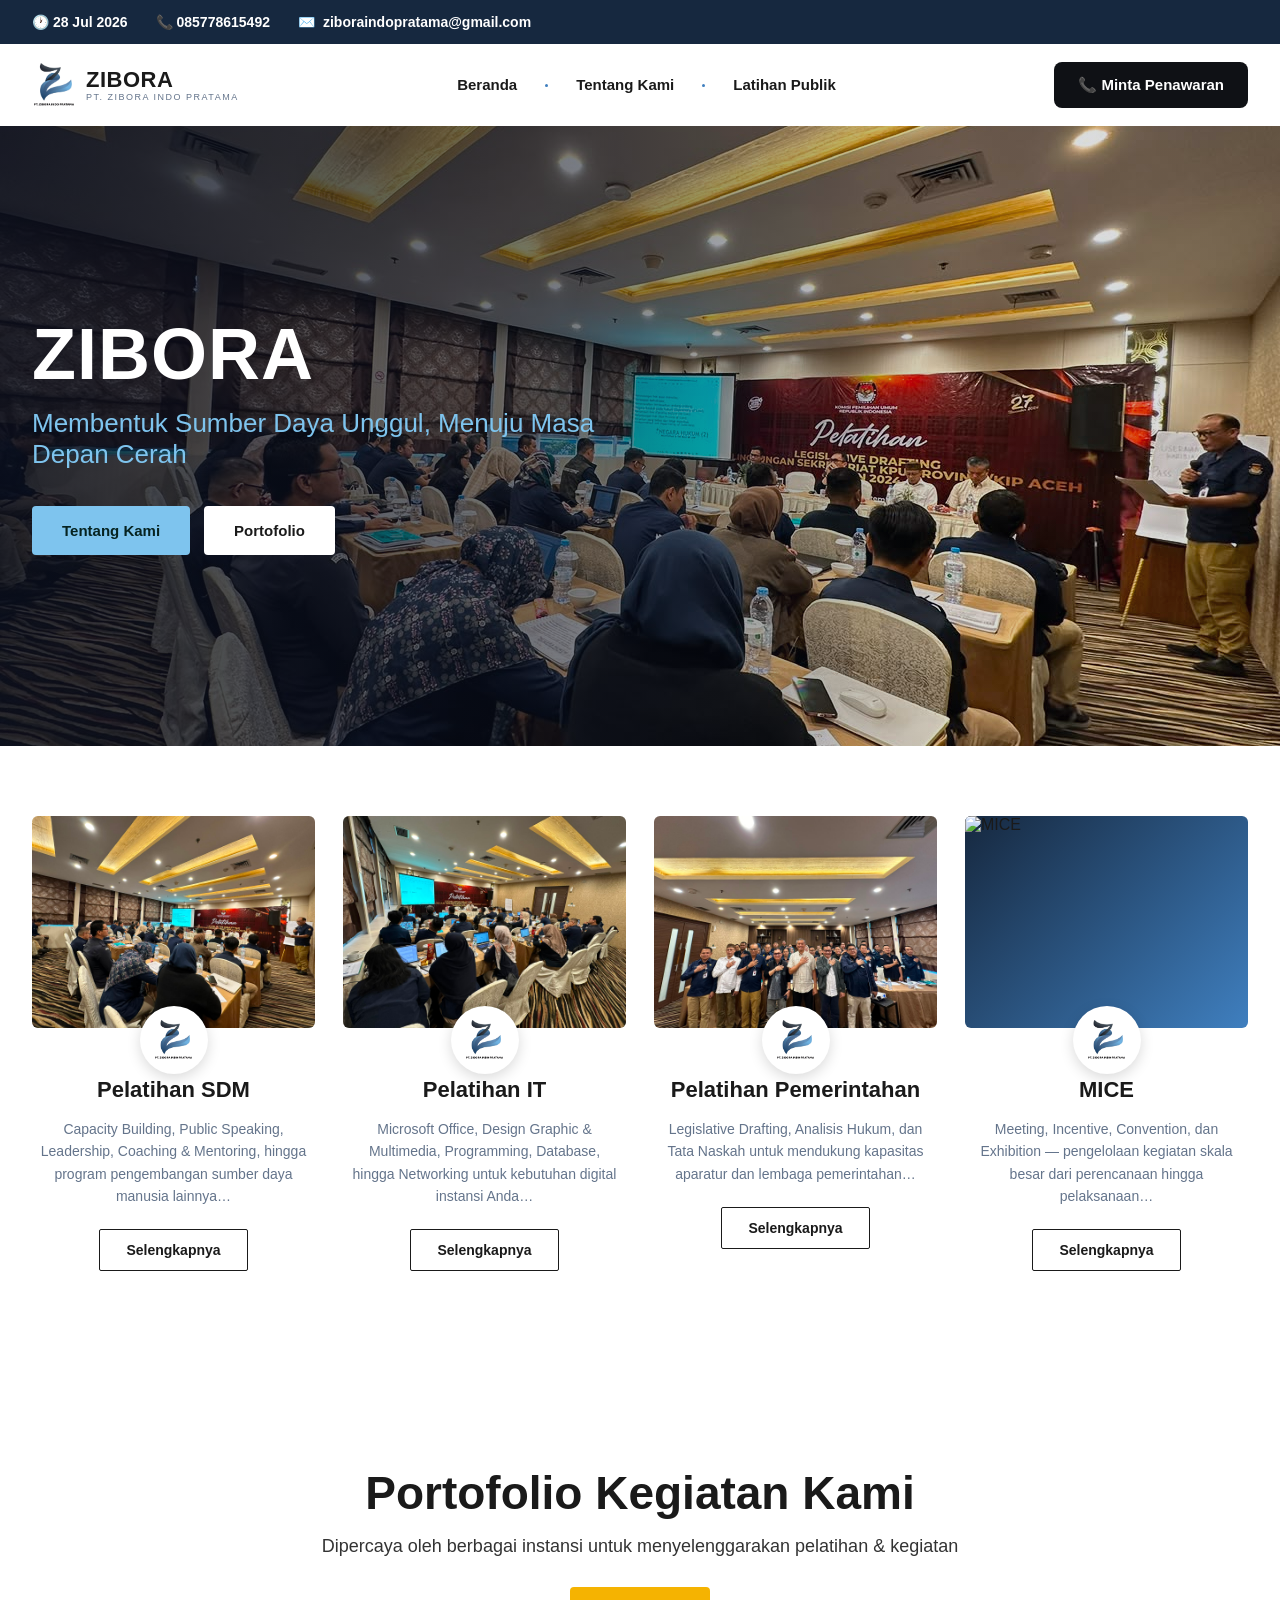
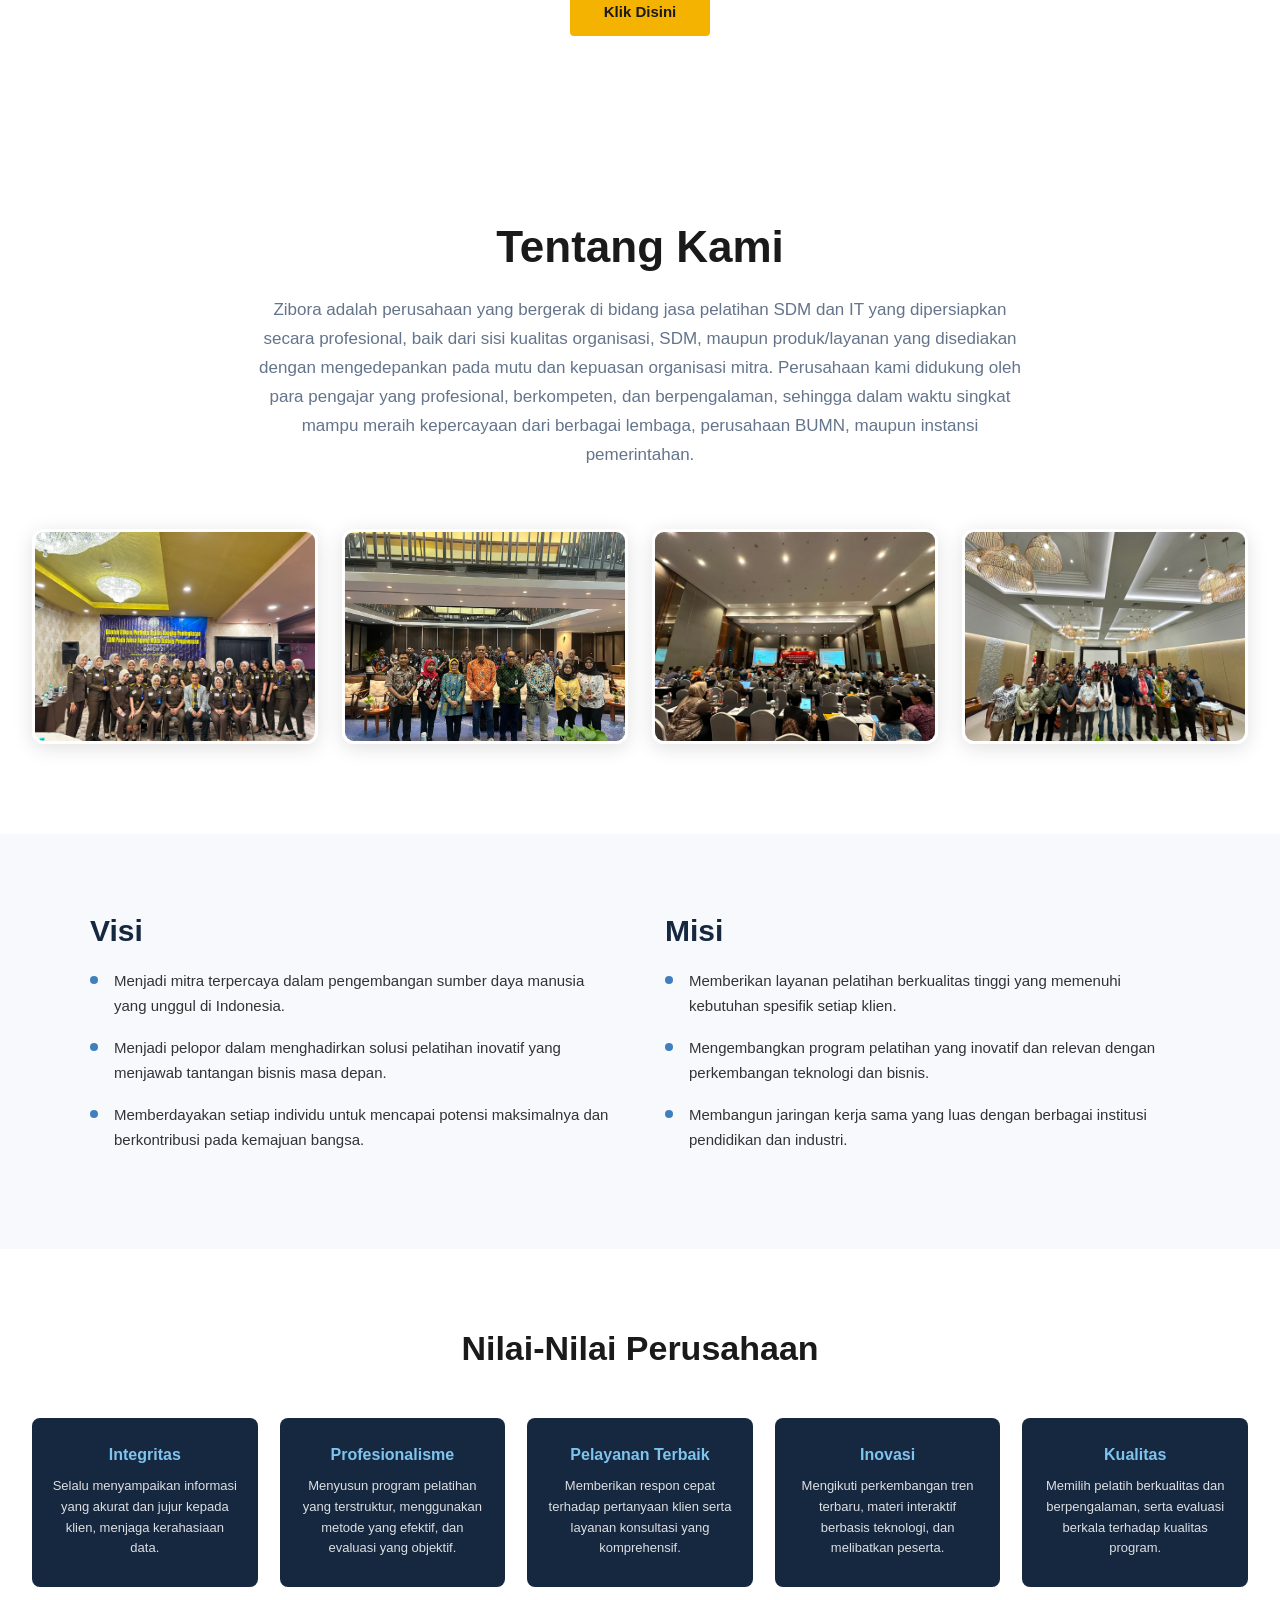
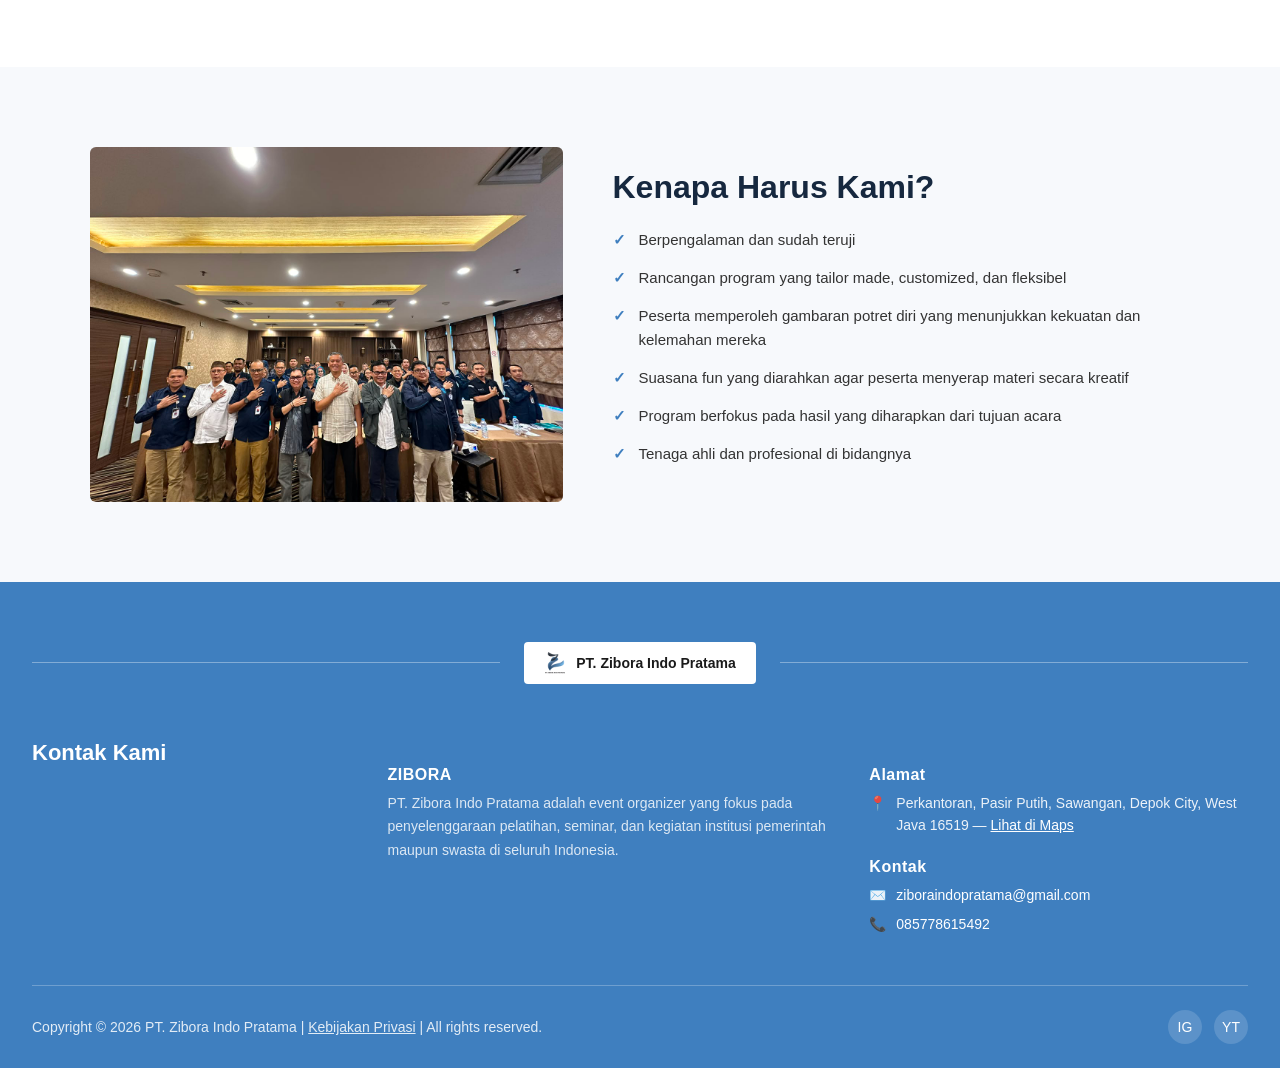
==== commit d650f9dc: "update finishing template" ====
--- a/index.html
+++ b/index.html
@@ -11,8 +11,8 @@
   <div class="topbar">
     <div class="info">
       <span>🕐 28 Jul 2026</span>
-      <span>📞 085778615492</span>
-      <span>✉️ ziboraindopratama@gmail.com</span>
+      <a href="https://wa.me/6285778615492" target="_blank" rel="noopener" style="color:#fff;text-decoration:none;"><span>📞 085778615492 </a></span>
+      <span>✉️ <a href="mailto:ziboraindopratama@gmail.com" style="color:#fff;text-decoration:none;">ziboraindopratama@gmail.com</a></span>
     </div>
     <div class="marquee-wrap">
       <div class="marquee">
@@ -32,13 +32,13 @@
 
     <ul class="nav-links">
       <li><a href="index.html">Beranda</a></li>
-      <li><a href="#tentang-kami">Tentang Kami</a></li>
-      <li><a href="#layanan">Layanan</a></li>
-      <li><a href="training-publik.html">Proyek Kami</a></li>
-      <li><a href="#">Blog</a></li>
+      <li><a href="about-me.html">Tentang Kami</a></li>
+      <!-- <li><a href="layanan.html">Layanan</a></li> -->
+      <li><a href="training.html">Latihan Publik</a></li>
+      <!-- <li><a href="portofolio.html">Portofolio</a></li> -->
     </ul>
 
-    <button class="contact-btn">📞 Minta Penawaran</button>
+    <a href="https://wa.me/6285778615492" target="_blank" rel="noopener" class="contact-btn">📞 Minta Penawaran</a>
   </nav>
 
   <section class="hero">
@@ -46,8 +46,8 @@
       <h1>ZIBORA</h1>
       <p class="subtitle">Membentuk Sumber Daya Unggul, Menuju Masa Depan Cerah</p>
       <div class="hero-buttons">
-        <a href="#tentang-kami" class="btn-primary">Tentang Kami</a>
-        <a href="training-publik.html" class="btn-secondary">Portofolio</a>
+        <a href="about-me.html" class="btn-primary">Tentang Kami</a>
+        <a href="portofolio.html" class="btn-secondary">Portofolio</a>
       </div>
     </div>
   </section>
@@ -57,10 +57,10 @@
 
       <article class="academy-card reveal" data-delay="0">
         <div class="academy-media">
-          <img src="assets/zibora-event-2.jpg" alt="Pelatihan SDM">
-          <div class="academy-badge"><img src="assets/zibora-logo.jpg" alt="Zibora"></div>
-        </div>
-        <div class="academy-body">
+          <img src="assets/zibora-event-1.jpg" alt="Pelatihan SDM">
+        </div>
+        <div class="academy-body">
+          <div class="academy-badge"><img src="assets/zibora-logo.png" alt="Zibora"></div>
           <h3>Pelatihan SDM</h3>
           <p>Capacity Building, Public Speaking, Leadership, Coaching & Mentoring, hingga program pengembangan sumber daya manusia lainnya&hellip;</p>
           <a href="#" class="academy-link">Selengkapnya</a>
@@ -69,10 +69,10 @@
 
       <article class="academy-card reveal" data-delay="100">
         <div class="academy-media">
-          <img src="assets/zibora-event-3.jpg" alt="Pelatihan IT">
-          <div class="academy-badge"><img src="assets/zibora-logo.jpg" alt="Zibora"></div>
-        </div>
-        <div class="academy-body">
+          <img src="assets/zibora-event-2.jpg" alt="Pelatihan IT">
+        </div>
+        <div class="academy-body">
+          <div class="academy-badge"><img src="assets/zibora-logo.png" alt="Zibora"></div>
           <h3>Pelatihan IT</h3>
           <p>Microsoft Office, Design Graphic & Multimedia, Programming, Database, hingga Networking untuk kebutuhan digital instansi Anda&hellip;</p>
           <a href="#" class="academy-link">Selengkapnya</a>
@@ -81,10 +81,10 @@
 
       <article class="academy-card reveal" data-delay="200">
         <div class="academy-media">
-          <img src="assets/zibora-event-1.jpg" alt="Pelatihan Pemerintahan">
-          <div class="academy-badge"><img src="assets/zibora-logo.jpg" alt="Zibora"></div>
-        </div>
-        <div class="academy-body">
+          <img src="assets/zibora-event-3.jpg" alt="Pelatihan Pemerintahan">
+        </div>
+        <div class="academy-body">
+          <div class="academy-badge"><img src="assets/zibora-logo.png" alt="Zibora"></div>
           <h3>Pelatihan Pemerintahan</h3>
           <p>Legislative Drafting, Analisis Hukum, dan Tata Naskah untuk mendukung kapasitas aparatur dan lembaga pemerintahan&hellip;</p>
           <a href="#" class="academy-link">Selengkapnya</a>
@@ -93,10 +93,10 @@
 
       <article class="academy-card reveal" data-delay="300">
         <div class="academy-media">
-          <img src="assets/zibora-event-2.jpg" alt="MICE">
-          <div class="academy-badge"><img src="assets/zibora-logo.jpg" alt="Zibora"></div>
-        </div>
-        <div class="academy-body">
+          <img src="assets/zibora-event-4.jpg" alt="MICE">
+        </div>
+        <div class="academy-body">
+          <div class="academy-badge"><img src="assets/zibora-logo.png" alt="Zibora"></div>
           <h3>MICE</h3>
           <p>Meeting, Incentive, Convention, dan Exhibition — pengelolaan kegiatan skala besar dari perencanaan hingga pelaksanaan&hellip;</p>
           <a href="#" class="academy-link">Selengkapnya</a>
@@ -110,7 +110,7 @@
     <div class="reveal-scale">
       <h2>Portofolio Kegiatan Kami</h2>
       <p>Dipercaya oleh berbagai instansi untuk menyelenggarakan pelatihan & kegiatan</p>
-      <a href="#" class="btn-yellow">Klik Disini</a>
+      <a href="portofolio.html" class="btn-yellow">Klik Disini</a>
     </div>
   </section>
 
@@ -120,8 +120,27 @@
         <h2>Tentang Kami</h2>
         <p>Zibora adalah perusahaan yang bergerak di bidang jasa pelatihan SDM dan IT yang dipersiapkan secara profesional, baik dari sisi kualitas organisasi, SDM, maupun produk/layanan yang disediakan dengan mengedepankan pada mutu dan kepuasan organisasi mitra. Perusahaan kami didukung oleh para pengajar yang profesional, berkompeten, dan berpengalaman, sehingga dalam waktu singkat mampu meraih kepercayaan dari berbagai lembaga, perusahaan BUMN, maupun instansi pemerintahan.</p>
       </div>
-      <div class="about-image reveal" data-delay="150">
-        <img src="assets/zibora-event-2.jpg" alt="Kegiatan pelatihan Zibora">
+      <div class="about-grid">
+        <div class="about-image reveal" data-delay="0">
+          <div class="about-image-frame">
+            <img src="assets/zibora-event-5.jpg" alt="Kegiatan pelatihan Zibora">
+          </div>
+        </div>
+        <div class="about-image reveal" data-delay="100">
+          <div class="about-image-frame">
+            <img src="assets/zibora-event-6.jpg" alt="Kegiatan pelatihan Zibora">
+          </div>
+        </div>
+        <div class="about-image reveal" data-delay="200">
+          <div class="about-image-frame">
+            <img src="assets/zibora-event-7.jpg" alt="Kegiatan pelatihan Zibora">
+          </div>
+        </div>
+        <div class="about-image reveal" data-delay="300">
+          <div class="about-image-frame">
+            <img src="assets/zibora-event-8.jpg" alt="Kegiatan pelatihan Zibora">
+          </div>
+        </div>
       </div>
     </div>
   </section>
@@ -194,27 +213,6 @@
     </div>
   </section>
 
-  <section class="testi-banner">
-    <div class="testi-inner reveal">
-      <h2>Apa kata klien kami?</h2>
-      <p>Komentar instansi yang telah menggunakan jasa PT. Zibora Indo Pratama</p>
-      <a href="#" class="btn-yellow">Lihat Semua</a>
-    </div>
-  </section>
-
-  <section class="partner-strip">
-    <div class="partner-track" id="partnerTrack">
-      <img src="assets/zibora-logo.png" alt="Zibora Indo Pratama">
-      <img src="assets/zibora-logo.png" alt="Zibora Indo Pratama">
-      <img src="assets/zibora-logo.png" alt="Zibora Indo Pratama">
-      <img src="assets/zibora-logo.png" alt="Zibora Indo Pratama">
-      <img src="assets/zibora-logo.png" alt="Zibora Indo Pratama">
-      <img src="assets/zibora-logo.png" alt="Zibora Indo Pratama">
-      <img src="assets/zibora-logo.png" alt="Zibora Indo Pratama">
-      <img src="assets/zibora-logo.png" alt="Zibora Indo Pratama">
-    </div>
-  </section>
-
   <footer class="footer">
     <div class="footer-inner">
 
@@ -229,7 +227,7 @@
 
       <div class="footer-cols">
         <div class="footer-block reveal" data-delay="0">
-          <h3>Contact US</h3>
+          <h3>Kontak Kami</h3>
         </div>
 
         <div class="footer-block reveal" data-delay="100">
@@ -245,14 +243,14 @@
 
           <div class="footer-block" style="margin-top:22px;">
             <h4>Kontak</h4>
-            <div class="footer-contact-item">✉️ <span>ziboraindopratama@gmail.com</span></div>
-            <div class="footer-contact-item">📞 <span>085778615492 / 081311368296</span></div>
+            <div class="footer-contact-item">✉️ <a href="mailto:ziboraindopratama@gmail.com" style="color:#fff;text-decoration:none;">ziboraindopratama@gmail.com</a></div>
+            <div class="footer-contact-item">📞 <a href="https://wa.me/6285778615492" target="_blank" rel="noopener" style="color:#fff;text-decoration:none;">085778615492</a></div>
           </div>
         </div>
       </div>
 
       <div class="footer-bottom">
-        <span>Copyright © 2026 PT. Zibora Indo Pratama | <a href="privacy-policy.html" style="color:inherit;">Kebijakan Privasi</a> | All rights reserved.</span>
+        <span>Copyright © 2026 PT. Zibora Indo Pratama | <a href="privacyandpolicy.html" style="color:inherit;">Kebijakan Privasi</a> | All rights reserved.</span>
         <div class="footer-socials">
           <a href="https://www.instagram.com/ziboraindopratama" target="_blank" rel="noopener">IG</a>
           <a href="#">YT</a>
--- a/style.css
+++ b/style.css
@@ -177,6 +177,7 @@
 }
 
 .contact-btn {
+  text-decoration: none;
   display: flex;
   align-items: center;
   gap: 10px;
@@ -288,7 +289,7 @@
 .academy-badge {
   position: absolute;
   left: 50%;
-  bottom: -34px;
+  top: 190px;
   transform: translateX(-50%);
   width: 68px;
   height: 68px;
@@ -430,21 +431,67 @@
   line-height: 1.7;
 }
 
+/* ===== About Grid ===== */
+.about-grid {
+  display: grid;
+  grid-template-columns: repeat(4, 1fr);
+  gap: 24px;
+}
+
 .about-image {
   width: 100%;
-  max-width: 460px;
-  border-radius: 6px;
+}
+
+.about-image-frame {
+  position: relative;
+  border-radius: 12px;
   overflow: hidden;
-}
-
-.about-image img {
+  border: 3px solid #fff;
+  box-shadow: 0 4px 20px rgba(0,0,0,0.12);
+  transition: transform 0.4s ease, box-shadow 0.4s ease;
+  aspect-ratio: 4 / 3;
+}
+
+.about-image-frame::after {
+  content: "";
+  position: absolute;
+  inset: 0;
+  border-radius: 9px;
+  border: 2px solid var(--blue);
+  opacity: 0;
+  transition: opacity 0.4s ease;
+  pointer-events: none;
+}
+
+.about-image-frame:hover {
+  transform: scale(1.06) translateY(-6px);
+  box-shadow: 0 12px 32px rgba(63,127,191,0.35);
+}
+
+.about-image-frame:hover::after {
+  opacity: 1;
+}
+
+.about-image-frame img {
   width: 100%;
+  height: 100%;
+  object-fit: cover;
   display: block;
+  transition: transform 0.6s ease;
+}
+
+.about-image-frame:hover img {
+  transform: scale(1.15);
+}
+
+@media (max-width: 1100px) {
+  .about-grid { grid-template-columns: repeat(2, 1fr); }
 }
 
 @media (max-width: 600px) {
   .about-heading h2 { font-size: 30px; }
   .about-image { max-width: 100%; }
+  .about-grid { grid-template-columns: 1fr; }
 }
 
 /* ===== Testimonial banner ===== */
@@ -900,6 +947,7 @@
 
 .event-card {
   display: block;
+  margin-bottom: 3rem;
 }
 
 .event-media {
@@ -908,7 +956,6 @@
   position: relative;
   border-radius: 6px;
   overflow: hidden;
-  aspect-ratio: 4 / 3;
 }
 
 .event-media img {
@@ -987,4 +1034,292 @@
 
 @media (max-width: 600px) {
   .event-grid { grid-template-columns: 1fr; }
-}+}
+
+/* ===== Training Form Section ===== */
+.training-form-section {
+  padding: 60px 32px 100px;
+  background: #f7f9fc;
+}
+
+.training-form-container {
+  max-width: 1200px;
+  margin: 0 auto;
+  display: grid;
+  grid-template-columns: 1fr 1.3fr;
+  gap: 40px;
+  align-items: start;
+}
+
+/* --- Left Panel: Training Info --- */
+.training-info-panel {
+  position: sticky;
+  top: 30px;
+}
+
+.training-info-card {
+  background: #fff;
+  border-radius: 12px;
+  overflow: hidden;
+  box-shadow: 0 4px 20px rgba(0,0,0,0.08);
+}
+
+.training-info-img {
+  width: 100%;
+  aspect-ratio: 4 / 3;
+  overflow: hidden;
+  background: linear-gradient(135deg, var(--navy), var(--blue));
+}
+
+.training-info-img img {
+  width: 100%;
+  height: 100%;
+  object-fit: cover;
+  display: block;
+}
+
+.training-info-body {
+  padding: 24px 28px;
+}
+
+.training-info-cat {
+  display: inline-block;
+  background: var(--accent);
+  color: #062320;
+  font-size: 12px;
+  font-weight: 700;
+  padding: 5px 14px;
+  border-radius: 20px;
+  margin-bottom: 12px;
+  text-transform: uppercase;
+  letter-spacing: 0.5px;
+}
+
+.training-info-body h2 {
+  font-size: 20px;
+  font-weight: 800;
+  color: #1a1a1a;
+  line-height: 1.3;
+  margin-bottom: 14px;
+}
+
+.training-info-body p {
+  font-size: 14px;
+  color: var(--text-muted);
+  line-height: 1.7;
+}
+
+.training-contact-info {
+  background: #fff;
+  border-radius: 12px;
+  padding: 24px 28px;
+  margin-top: 20px;
+  box-shadow: 0 4px 20px rgba(0,0,0,0.08);
+}
+
+.training-contact-info h3 {
+  font-size: 18px;
+  font-weight: 800;
+  color: var(--navy);
+  margin-bottom: 8px;
+}
+
+.training-contact-info > p {
+  font-size: 13px;
+  color: var(--text-muted);
+  margin-bottom: 16px;
+}
+
+.training-contact-item {
+  display: flex;
+  align-items: center;
+  gap: 10px;
+  font-size: 14px;
+  font-weight: 600;
+  margin-bottom: 10px;
+}
+
+.training-contact-item a {
+  color: var(--blue);
+  text-decoration: none;
+}
+
+.training-contact-item a:hover {
+  text-decoration: underline;
+}
+
+/* --- Right Panel: Form --- */
+.training-form-panel {
+  background: #fff;
+  border-radius: 12px;
+  padding: 36px 32px;
+  box-shadow: 0 4px 20px rgba(0,0,0,0.08);
+}
+
+.training-form-header {
+  margin-bottom: 28px;
+  padding-bottom: 20px;
+  border-bottom: 1px solid #e5e7eb;
+}
+
+.training-form-header h2 {
+  font-size: 24px;
+  font-weight: 800;
+  color: #1a1a1a;
+  margin-bottom: 6px;
+}
+
+.training-form-header p {
+  font-size: 14px;
+  color: var(--text-muted);
+}
+
+.form-row {
+  display: grid;
+  grid-template-columns: 1fr 1fr;
+  gap: 18px;
+}
+
+.form-group {
+  margin-bottom: 18px;
+}
+
+.form-group label {
+  display: block;
+  font-size: 14px;
+  font-weight: 700;
+  color: #1a1a1a;
+  margin-bottom: 6px;
+}
+
+.form-group .required {
+  color: #e74c3c;
+}
+
+.form-group input,
+.form-group select,
+.form-group textarea {
+  width: 100%;
+  padding: 12px 16px;
+  border: 1.5px solid #d1d5db;
+  border-radius: 8px;
+  font-size: 14px;
+  font-family: inherit;
+  color: #1a1a1a;
+  background: #fff;
+  transition: border-color 0.3s ease, box-shadow 0.3s ease;
+  outline: none;
+}
+
+.form-group input:focus,
+.form-group select:focus,
+.form-group textarea:focus {
+  border-color: var(--blue);
+  box-shadow: 0 0 0 3px rgba(63,127,191,0.15);
+}
+
+.form-group input::placeholder,
+.form-group textarea::placeholder {
+  color: #9ca3af;
+}
+
+.form-group textarea {
+  resize: vertical;
+  min-height: 80px;
+}
+
+.form-submit {
+  margin-top: 8px;
+}
+
+.btn-submit {
+  width: 100%;
+  background: var(--blue);
+  color: #fff;
+  border: none;
+  padding: 16px 24px;
+  border-radius: 8px;
+  font-size: 16px;
+  font-weight: 800;
+  cursor: pointer;
+  transition: background 0.3s ease, transform 0.2s ease;
+}
+
+.btn-submit:hover {
+  background: #2d6aad;
+  transform: translateY(-2px);
+}
+
+.btn-submit:active {
+  transform: translateY(0);
+}
+
+/* --- Success Message --- */
+.form-success {
+  text-align: center;
+  padding: 40px 20px;
+}
+
+.success-icon {
+  font-size: 56px;
+  margin-bottom: 20px;
+}
+
+.form-success h3 {
+  font-size: 24px;
+  font-weight: 800;
+  color: #1a1a1a;
+  margin-bottom: 14px;
+}
+
+.form-success p {
+  font-size: 15px;
+  color: var(--text-muted);
+  line-height: 1.7;
+  max-width: 460px;
+  margin: 0 auto 24px;
+}
+
+.btn-back {
+  display: inline-block;
+  background: var(--navy);
+  color: #fff;
+  text-decoration: none;
+  font-weight: 700;
+  font-size: 15px;
+  padding: 14px 28px;
+  border-radius: 8px;
+  transition: background 0.3s ease;
+}
+
+.btn-back:hover {
+  background: #1f3a5c;
+}
+
+@media (max-width: 900px) {
+  .training-form-container {
+    grid-template-columns: 1fr;
+  }
+
+  .training-info-panel {
+    position: static;
+  }
+}
+
+@media (max-width: 600px) {
+  .form-row {
+    grid-template-columns: 1fr;
+  }
+
+  .training-form-panel {
+    padding: 24px 18px;
+  }
+
+  .training-info-body {
+    padding: 18px 20px;
+  }
+
+  .training-contact-info {
+    padding: 18px 20px;
+  }
+}
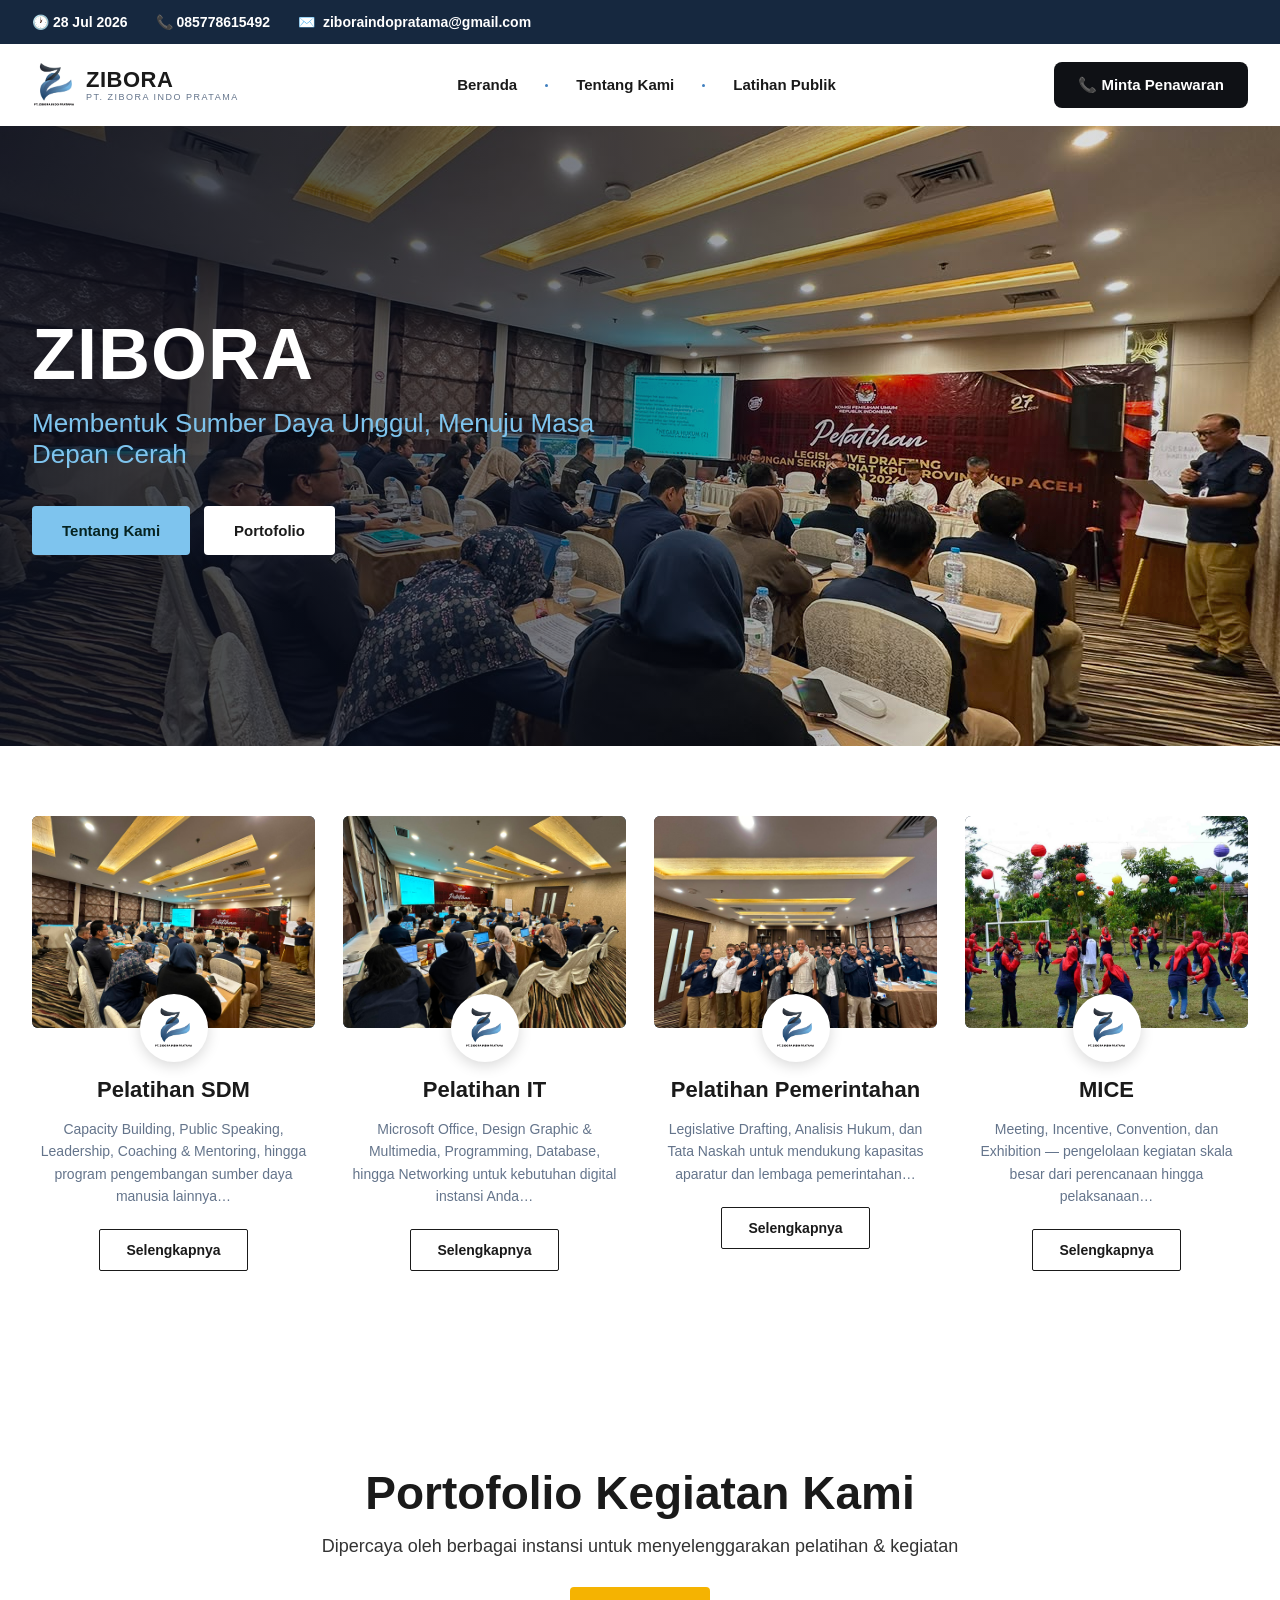
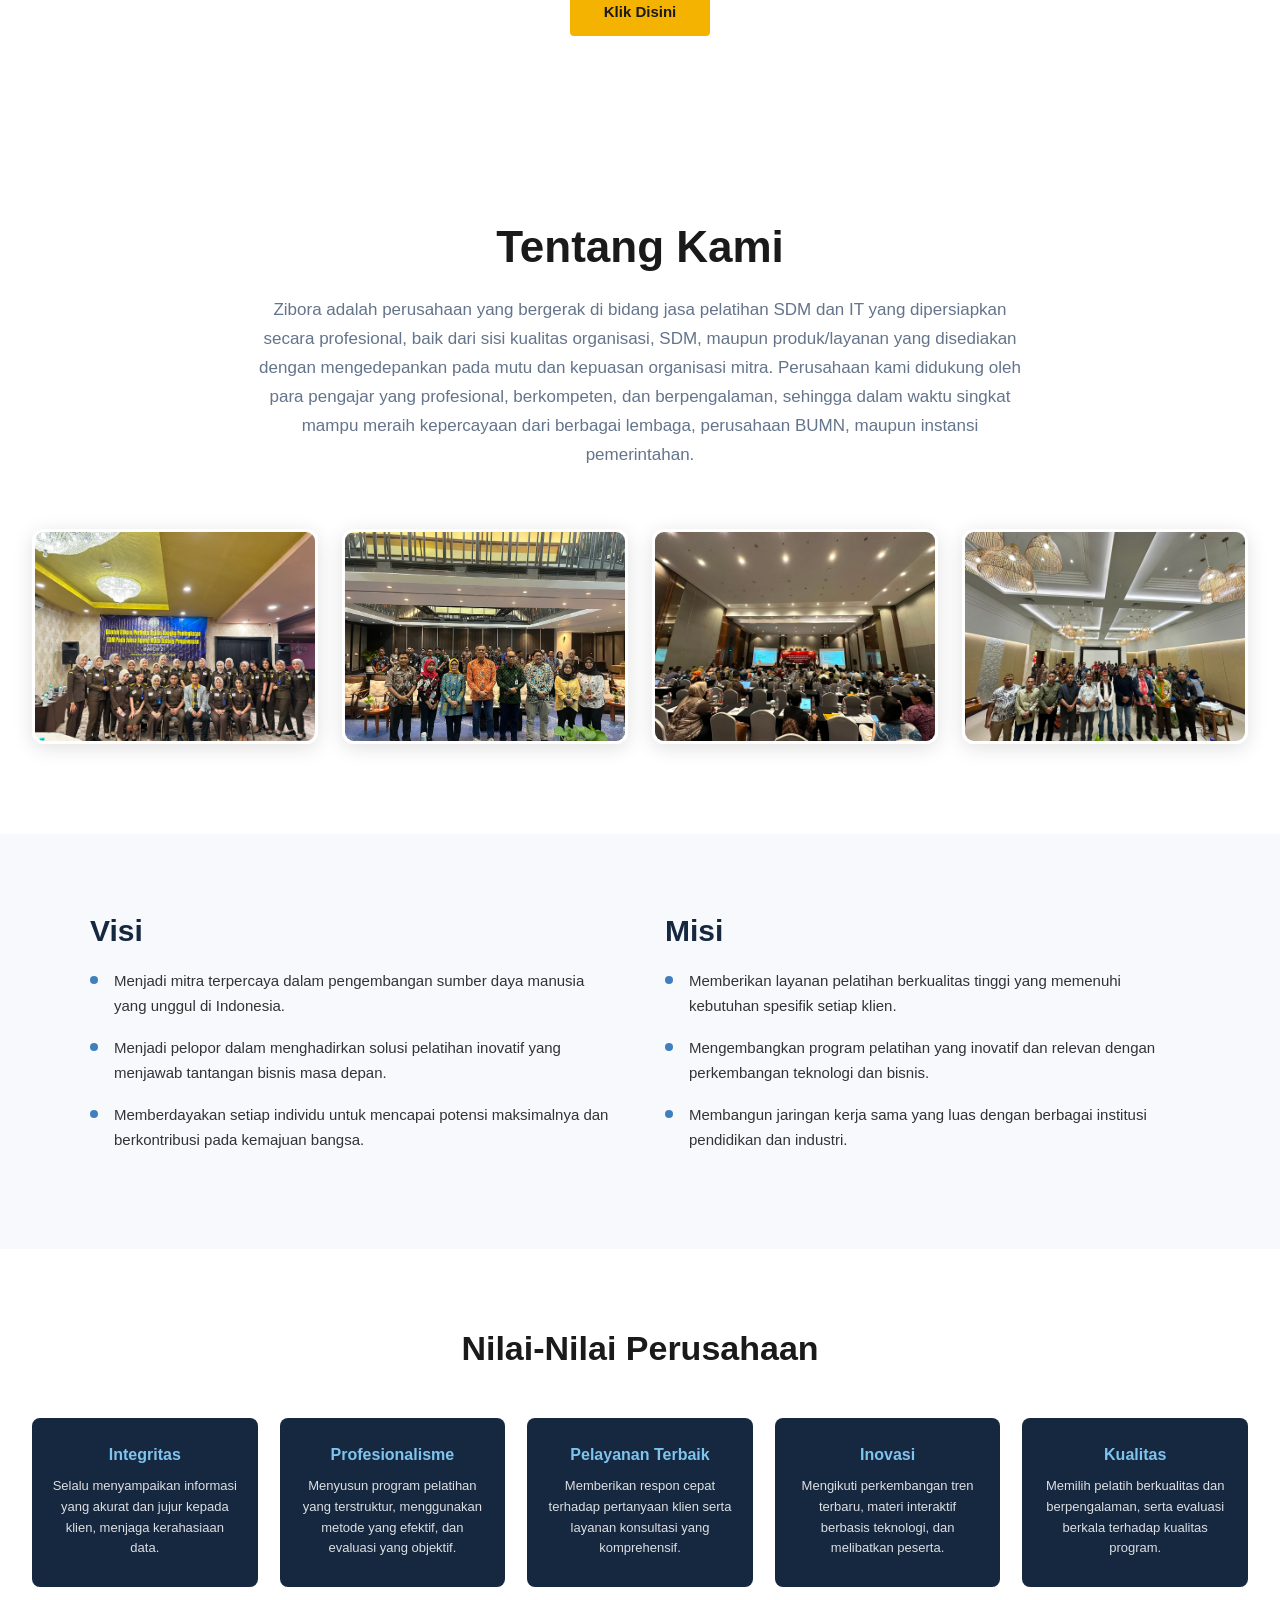
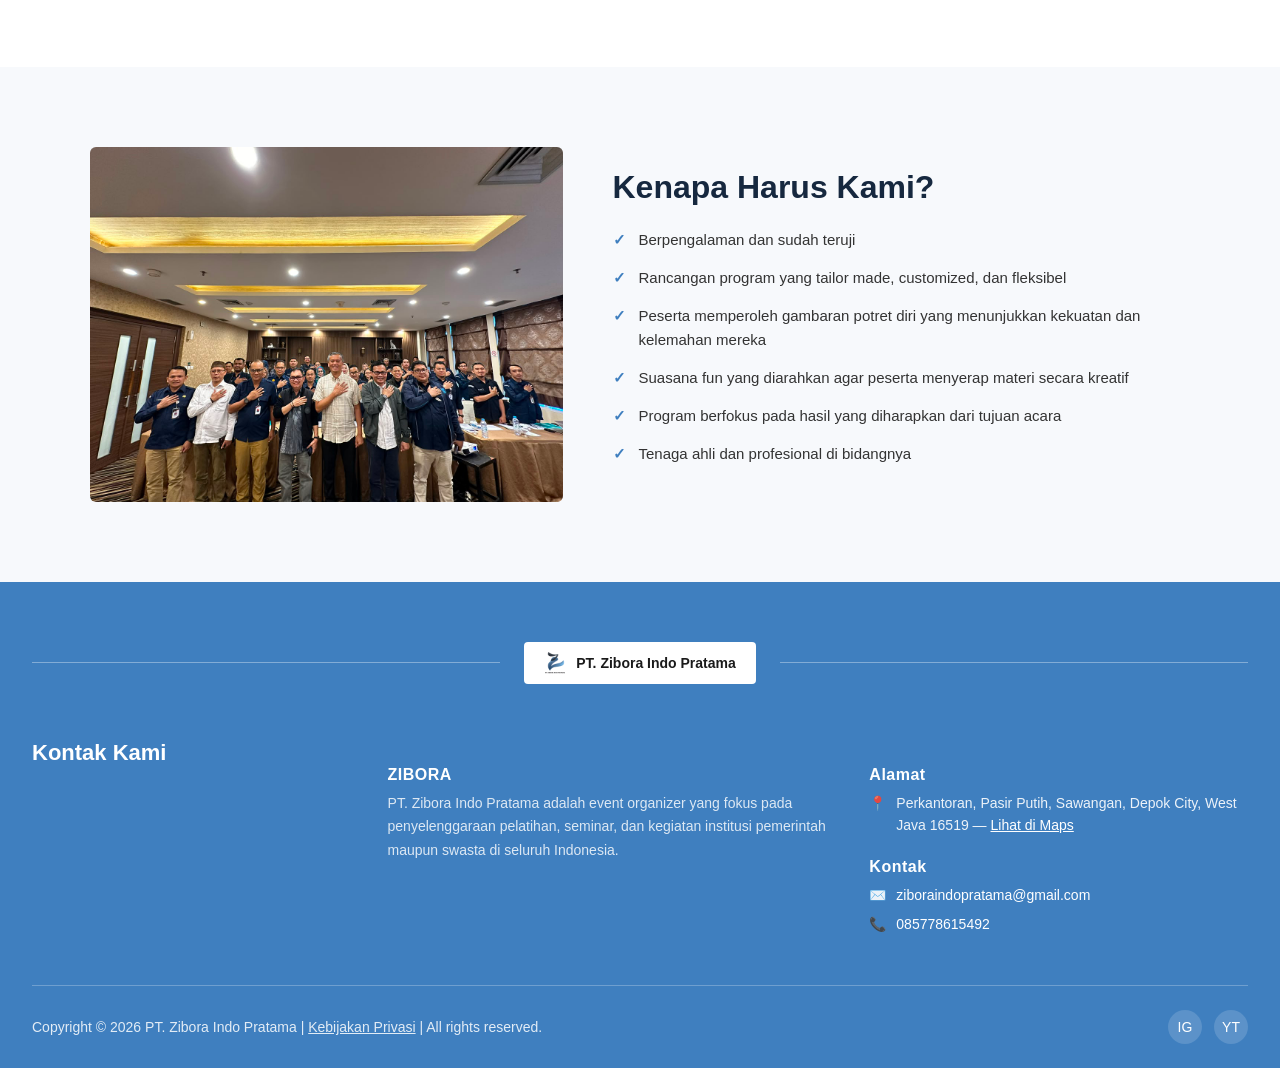
==== commit 45735f34: "finishing layout html dan css" ====
--- a/index.html
+++ b/index.html
@@ -5,6 +5,7 @@
 <meta name="viewport" content="width=device-width, initial-scale=1.0">
 <title>PT. Zibora Indo Pratama</title>
 <link rel="stylesheet" href="style.css">
+<link rel="stylesheet" href="style-responsive.css">
 </head>
 <body>
 
@@ -30,12 +31,14 @@
       </div>
     </div>
 
-    <ul class="nav-links">
+    <button class="nav-toggle" type="button" aria-expanded="false" aria-controls="primary-navigation" aria-label="Buka menu navigasi">
+      <span class="nav-toggle-icon" aria-hidden="true"></span>
+    </button>
+
+    <ul class="nav-links" id="primary-navigation">
       <li><a href="index.html">Beranda</a></li>
       <li><a href="about-me.html">Tentang Kami</a></li>
-      <!-- <li><a href="layanan.html">Layanan</a></li> -->
       <li><a href="training.html">Latihan Publik</a></li>
-      <!-- <li><a href="portofolio.html">Portofolio</a></li> -->
     </ul>
 
     <a href="https://wa.me/6285778615492" target="_blank" rel="noopener" class="contact-btn">📞 Minta Penawaran</a>
--- a/style.css
+++ b/style.css
@@ -250,6 +250,7 @@
   .nav-links, .topbar .info { display: none; }
   .hero-content h1 { font-size: 48px; }
   .hero-content .subtitle { font-size: 19px; }
+  .contact-btn{display: none;}
 }
 
 /* ===== Academy cards ===== */
@@ -269,6 +270,12 @@
 .academy-card {
   display: flex;
   flex-direction: column;
+  cursor: pointer;
+  transition: transform 0.35s ease;
+}
+
+.academy-card:hover {
+  transform: translateY(-8px);
 }
 
 .academy-media {
@@ -277,6 +284,12 @@
   overflow: hidden;
   aspect-ratio: 4 / 3;
   background: linear-gradient(135deg, var(--navy), var(--blue));
+  box-shadow: 0 4px 14px rgba(0,0,0,0);
+  transition: box-shadow 0.35s ease;
+}
+
+.academy-card:hover .academy-media {
+  box-shadow: 0 16px 32px rgba(22,40,63,0.28);
 }
 
 .academy-media img {
@@ -284,6 +297,11 @@
   height: 100%;
   object-fit: cover;
   display: block;
+  transition: transform 0.6s ease;
+}
+
+.academy-card:hover .academy-media img {
+  transform: scale(1.12);
 }
 
 .academy-badge {
@@ -850,6 +868,103 @@
   .why-us-inner { grid-template-columns: 1fr; }
 }
 
+/* ===== Service detail modal ===== */
+.modal-overlay {
+  position: fixed;
+  inset: 0;
+  background: rgba(10,15,25,0.6);
+  display: flex;
+  align-items: center;
+  justify-content: center;
+  padding: 24px;
+  z-index: 1000;
+  opacity: 0;
+  visibility: hidden;
+  transition: opacity 0.3s ease, visibility 0.3s ease;
+}
+
+.modal-overlay.active {
+  opacity: 1;
+  visibility: visible;
+}
+
+.modal-box {
+  background: #fff;
+  border-radius: 10px;
+  max-width: 560px;
+  width: 100%;
+  max-height: 85vh;
+  overflow-y: auto;
+  position: relative;
+  transform: translateY(24px) scale(0.97);
+  transition: transform 0.3s ease;
+}
+
+.modal-overlay.active .modal-box {
+  transform: translateY(0) scale(1);
+}
+
+.modal-close {
+  position: absolute;
+  top: 14px;
+  right: 14px;
+  width: 34px;
+  height: 34px;
+  border-radius: 50%;
+  border: none;
+  background: rgba(0,0,0,0.55);
+  color: #fff;
+  font-size: 18px;
+  line-height: 1;
+  cursor: pointer;
+  display: flex;
+  align-items: center;
+  justify-content: center;
+  z-index: 2;
+  transition: background 0.2s ease;
+}
+
+.modal-close:hover {
+  background: rgba(0,0,0,0.8);
+}
+
+.modal-media {
+  width: 100%;
+  aspect-ratio: 16 / 9;
+  overflow: hidden;
+  border-radius: 10px 10px 0 0;
+}
+
+.modal-media img {
+  width: 100%;
+  height: 100%;
+  object-fit: cover;
+  display: block;
+}
+
+.modal-body {
+  padding: 28px 30px 32px;
+}
+
+.modal-body h3 {
+  font-size: 24px;
+  font-weight: 800;
+  color: #1a1a1a;
+  margin-bottom: 14px;
+}
+
+.modal-body p {
+  font-size: 15px;
+  line-height: 1.75;
+  color: #333;
+}
+
+@media (max-width: 600px) {
+  .modal-body { padding: 22px 20px 26px; }
+  .modal-body h3 { font-size: 20px; }
+}
+
+
 /* ===== Legal / Privacy Policy content ===== */
 .legal-content {
   max-width: 860px;
@@ -948,6 +1063,11 @@
 .event-card {
   display: block;
   margin-bottom: 3rem;
+  transition: transform 0.35s ease;
+}
+
+.event-card:hover {
+  transform: translateY(-8px);
 }
 
 .event-media {
@@ -956,6 +1076,12 @@
   position: relative;
   border-radius: 6px;
   overflow: hidden;
+  box-shadow: 0 4px 14px rgba(0,0,0,0);
+  transition: box-shadow 0.35s ease;
+}
+
+.event-card:hover .event-media {
+  box-shadow: 0 16px 32px rgba(22,40,63,0.28);
 }
 
 .event-media img {
@@ -963,6 +1089,11 @@
   height: 100%;
   object-fit: cover;
   display: block;
+  transition: transform 0.6s ease;
+}
+
+.event-card:hover .event-media img {
+  transform: scale(1.1);
 }
 
 .event-date {
@@ -1066,7 +1197,6 @@
 
 .training-info-img {
   width: 100%;
-  aspect-ratio: 4 / 3;
   overflow: hidden;
   background: linear-gradient(135deg, var(--navy), var(--blue));
 }
@@ -1322,4 +1452,4 @@
   .training-contact-info {
     padding: 18px 20px;
   }
-}
+}
--- a/style-responsive.css
+++ b/style-responsive.css
@@ -0,0 +1,393 @@
+/*
+  Tambahkan file ini SETELAH style.css:
+  <link rel="stylesheet" href="style.css">
+  <link rel="stylesheet" href="style-responsive.css">
+*/
+
+html {
+  -webkit-text-size-adjust: 100%;
+}
+
+img {
+  max-width: 100%;
+}
+
+.nav-toggle {
+  display: none;
+}
+
+/* Perbaikan posisi badge agar mengikuti ukuran gambar kartu. */
+.academy-body {
+  position: relative;
+}
+
+.academy-badge {
+  top: -82px;
+}
+
+@media (max-width: 1100px) {
+  .navbar {
+    gap: 20px;
+  }
+
+  .nav-links {
+    gap: 16px;
+  }
+
+  .nav-links li:not(:last-child)::after {
+    margin-left: 16px;
+  }
+
+  .contact-btn {
+    padding: 12px 16px;
+    white-space: nowrap;
+  }
+}
+
+@media (max-width: 900px) {
+  .topbar {
+    height: auto;
+    min-height: 44px;
+    padding: 10px 24px;
+  }
+
+  .topbar .info {
+    display: flex;
+    gap: 16px;
+    flex-wrap: wrap;
+    white-space: normal;
+  }
+
+  .topbar .marquee-wrap {
+    display: none;
+  }
+
+  .navbar {
+    position: relative;
+    flex-wrap: wrap;
+    padding: 16px 24px;
+  }
+
+  .nav-toggle {
+    display: inline-flex;
+    width: 44px;
+    height: 44px;
+    align-items: center;
+    justify-content: center;
+    border: 1px solid #dbe3ec;
+    border-radius: 8px;
+    background: #fff;
+    color: var(--navy);
+    cursor: pointer;
+  }
+
+  .nav-toggle-icon,
+  .nav-toggle-icon::before,
+  .nav-toggle-icon::after {
+    display: block;
+    width: 21px;
+    height: 2px;
+    border-radius: 99px;
+    background: currentColor;
+    transition: transform .2s ease, opacity .2s ease;
+  }
+
+  .nav-toggle-icon {
+    position: relative;
+  }
+
+  .nav-toggle-icon::before,
+  .nav-toggle-icon::after {
+    content: "";
+    position: absolute;
+    left: 0;
+  }
+
+  .nav-toggle-icon::before { top: -7px; }
+  .nav-toggle-icon::after { top: 7px; }
+
+  .nav-toggle[aria-expanded="true"] .nav-toggle-icon {
+    background: transparent;
+  }
+
+  .nav-toggle[aria-expanded="true"] .nav-toggle-icon::before {
+    transform: translateY(7px) rotate(45deg);
+  }
+
+  .nav-toggle[aria-expanded="true"] .nav-toggle-icon::after {
+    transform: translateY(-7px) rotate(-45deg);
+  }
+
+  .nav-links {
+    display: none;
+    order: 4;
+    width: 100%;
+    padding: 12px 0 4px;
+  }
+
+  .navbar.menu-open .nav-links { display: flex; }
+
+  .contact-btn {
+    display: none;
+    order: 3;
+  }
+
+  .navbar.menu-open .contact-btn { display: flex; }
+
+  .hero {
+    min-height: 540px;
+    padding: 56px 24px;
+    background-position: 60% center;
+  }
+
+  .academies,
+  .about,
+  .vismis,
+  .values,
+  .why-us,
+  .event-section,
+  .training-form-section,
+  .legal-content {
+    padding-left: 24px;
+    padding-right: 24px;
+  }
+
+  .academy-badge {
+    top: -76px;
+    width: 62px;
+    height: 62px;
+  }
+
+  .academy-badge img {
+    width: 36px;
+    height: 36px;
+  }
+
+  .academy-body {
+    margin-top: 42px;
+  }
+}
+
+@media (max-width: 600px) {
+  body {
+    overflow-x: hidden;
+  }
+
+  .topbar {
+    padding: 10px 16px;
+    font-size: 12px;
+  }
+
+  .topbar .info {
+    display: grid;
+    grid-template-columns: 1fr;
+    gap: 7px;
+    width: 100%;
+  }
+
+  .navbar {
+    padding: 14px 16px;
+    gap: 14px;
+  }
+
+  .logo-mark-img {
+    width: 38px;
+    height: 38px;
+  }
+
+  .logo-text .name {
+    font-size: 19px;
+  }
+
+  .logo-text .tagline {
+    font-size: 8px;
+    letter-spacing: 1px;
+  }
+
+  .contact-btn {
+    padding: 10px 12px;
+    font-size: 12px;
+    width: 100%;
+    justify-content: center;
+  }
+
+  .nav-links {
+    justify-content: flex-start;
+    gap: 10px 16px;
+    flex-wrap: wrap;
+    padding-top: 8px;
+  }
+
+  .nav-links li:not(:last-child)::after {
+    display: none;
+  }
+
+  .nav-links li a {
+    font-size: 14px;
+  }
+
+  .hero {
+    min-height: 460px;
+    padding: 48px 20px;
+    background:
+      linear-gradient(90deg, rgba(10,15,30,.86), rgba(10,15,30,.56)),
+      url("assets/zibora-event-1.jpg") 60% center / cover no-repeat;
+  }
+
+  .hero-content h1 {
+    font-size: clamp(42px, 14vw, 58px);
+    margin-bottom: 12px;
+  }
+
+  .hero-content .subtitle {
+    font-size: 17px;
+    line-height: 1.45;
+    margin-bottom: 26px;
+  }
+
+  .hero-buttons {
+    flex-direction: column;
+    align-items: stretch;
+    max-width: 260px;
+  }
+
+  .hero-buttons a {
+    padding: 14px 20px;
+    text-align: center;
+  }
+
+  .academies,
+  .about,
+  .vismis,
+  .values,
+  .why-us,
+  .event-section,
+  .training-form-section {
+    padding: 52px 20px;
+  }
+
+  .academy-grid {
+    gap: 52px;
+  }
+
+  .academy-badge {
+    top: -71px;
+    width: 58px;
+    height: 58px;
+  }
+
+  .academy-badge img {
+    width: 33px;
+    height: 33px;
+  }
+
+  .academy-body {
+    margin-top: 38px;
+  }
+
+  .academy-body h3 {
+    font-size: 20px;
+  }
+
+  .training-banner {
+    min-height: 320px;
+    padding: 40px 20px;
+  }
+
+  .training-banner h2,
+  .about-heading h2,
+  .values-inner > h2,
+  .why-us-text h2 {
+    font-size: 28px;
+  }
+
+  .about-heading {
+    margin-bottom: 38px;
+  }
+
+  .about-heading p {
+    font-size: 15px;
+  }
+
+  .vismis-inner,
+  .why-us-inner {
+    gap: 32px;
+  }
+
+  .vismis-col h2 {
+    font-size: 27px;
+  }
+
+  .values-inner > h2 {
+    margin-bottom: 30px;
+  }
+
+  .value-card {
+    padding: 24px 18px;
+  }
+
+  .footer {
+    padding: 46px 20px 0;
+  }
+
+  .footer-badge-row {
+    margin-bottom: 38px;
+  }
+
+  .footer-badge-row .line {
+    display: none;
+  }
+
+  .footer-badge {
+    width: 100%;
+    justify-content: center;
+    white-space: normal;
+    text-align: center;
+  }
+
+  .footer-cols {
+    gap: 24px;
+    padding-bottom: 36px;
+  }
+
+  .footer-bottom {
+    justify-content: center;
+    text-align: center;
+    padding: 20px 0;
+  }
+
+  .event-card {
+    margin-bottom: 1rem;
+  }
+
+  .event-heading {
+    font-size: 21px;
+  }
+
+  .page-banner {
+    padding: 52px 20px 38px;
+  }
+
+  .page-banner h1 {
+    margin-bottom: 20px;
+  }
+
+  .legal-content {
+    padding: 44px 20px 72px;
+  }
+
+  .modal-overlay {
+    padding: 14px;
+  }
+}
+
+@media (max-width: 390px) {
+  .navbar {
+    align-items: flex-start;
+  }
+
+  .footer-badge {
+    font-size: 13px;
+    padding: 10px 14px;
+  }
+}
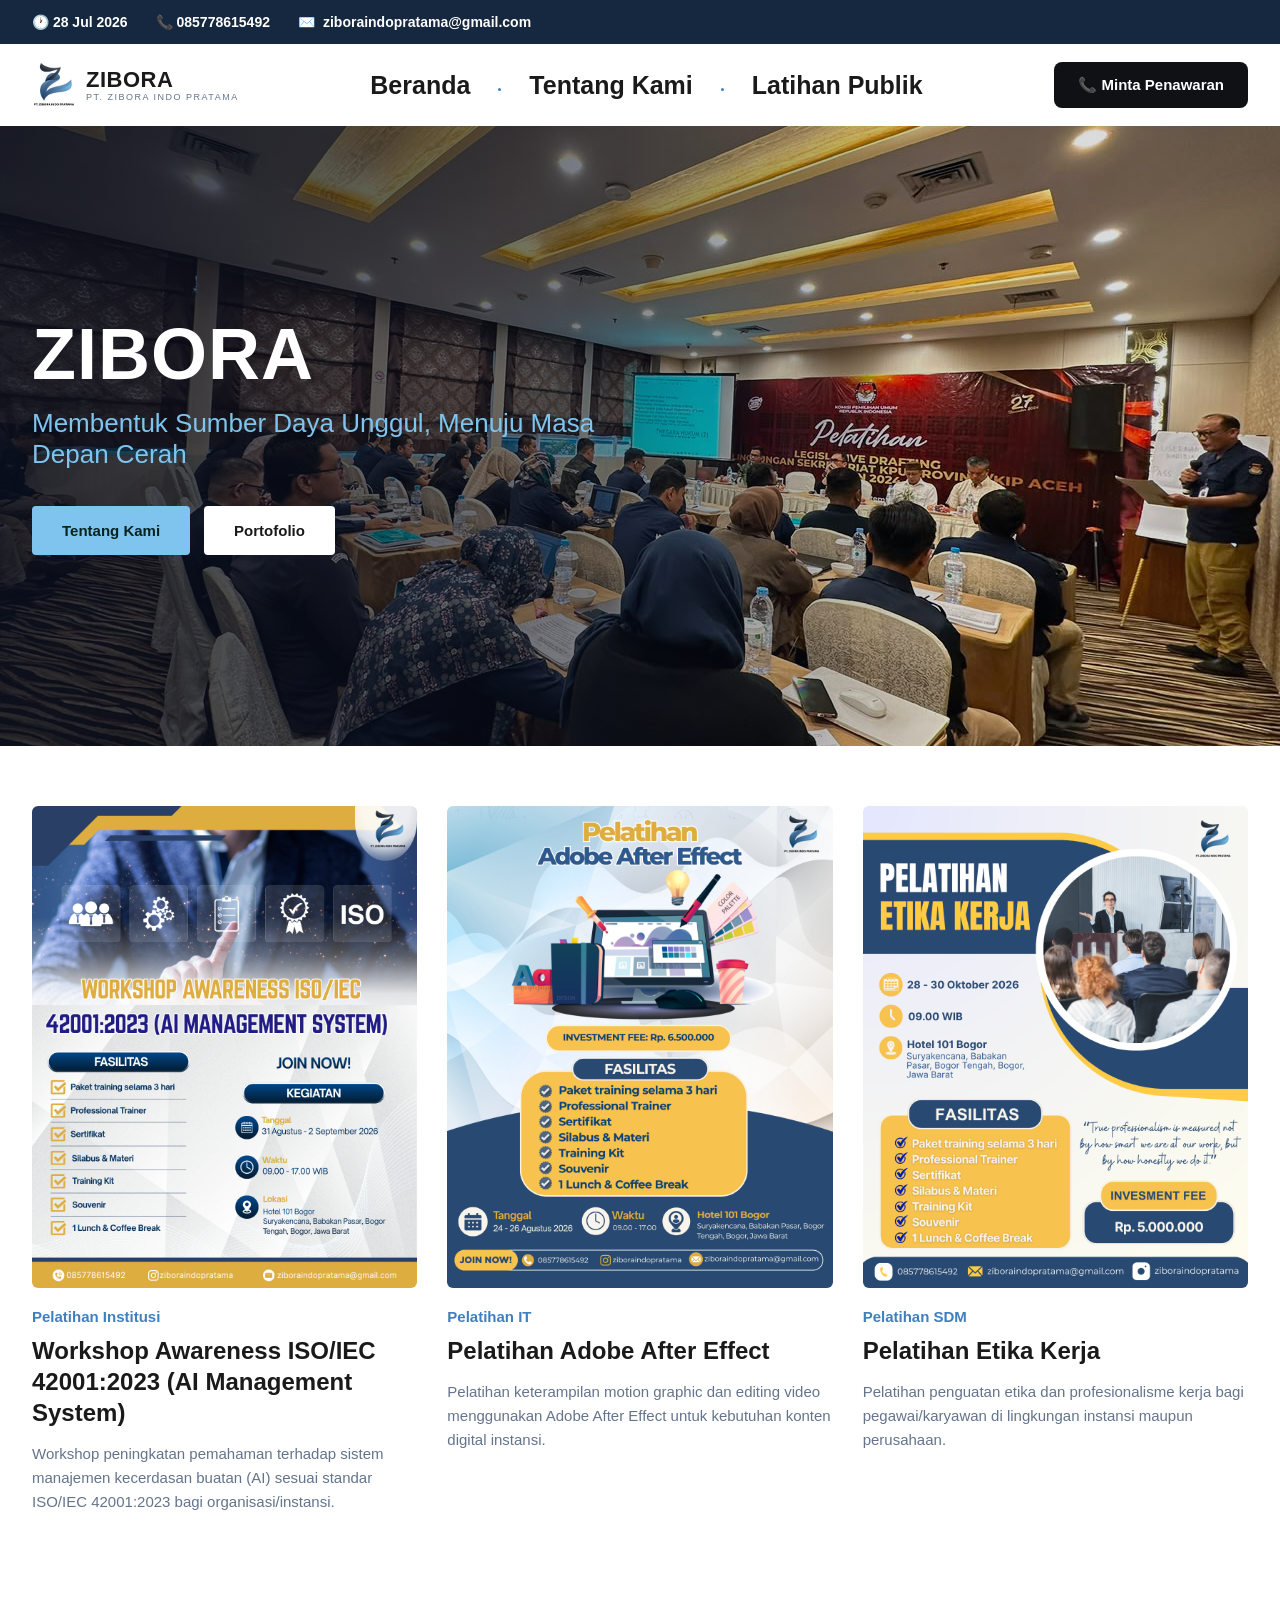
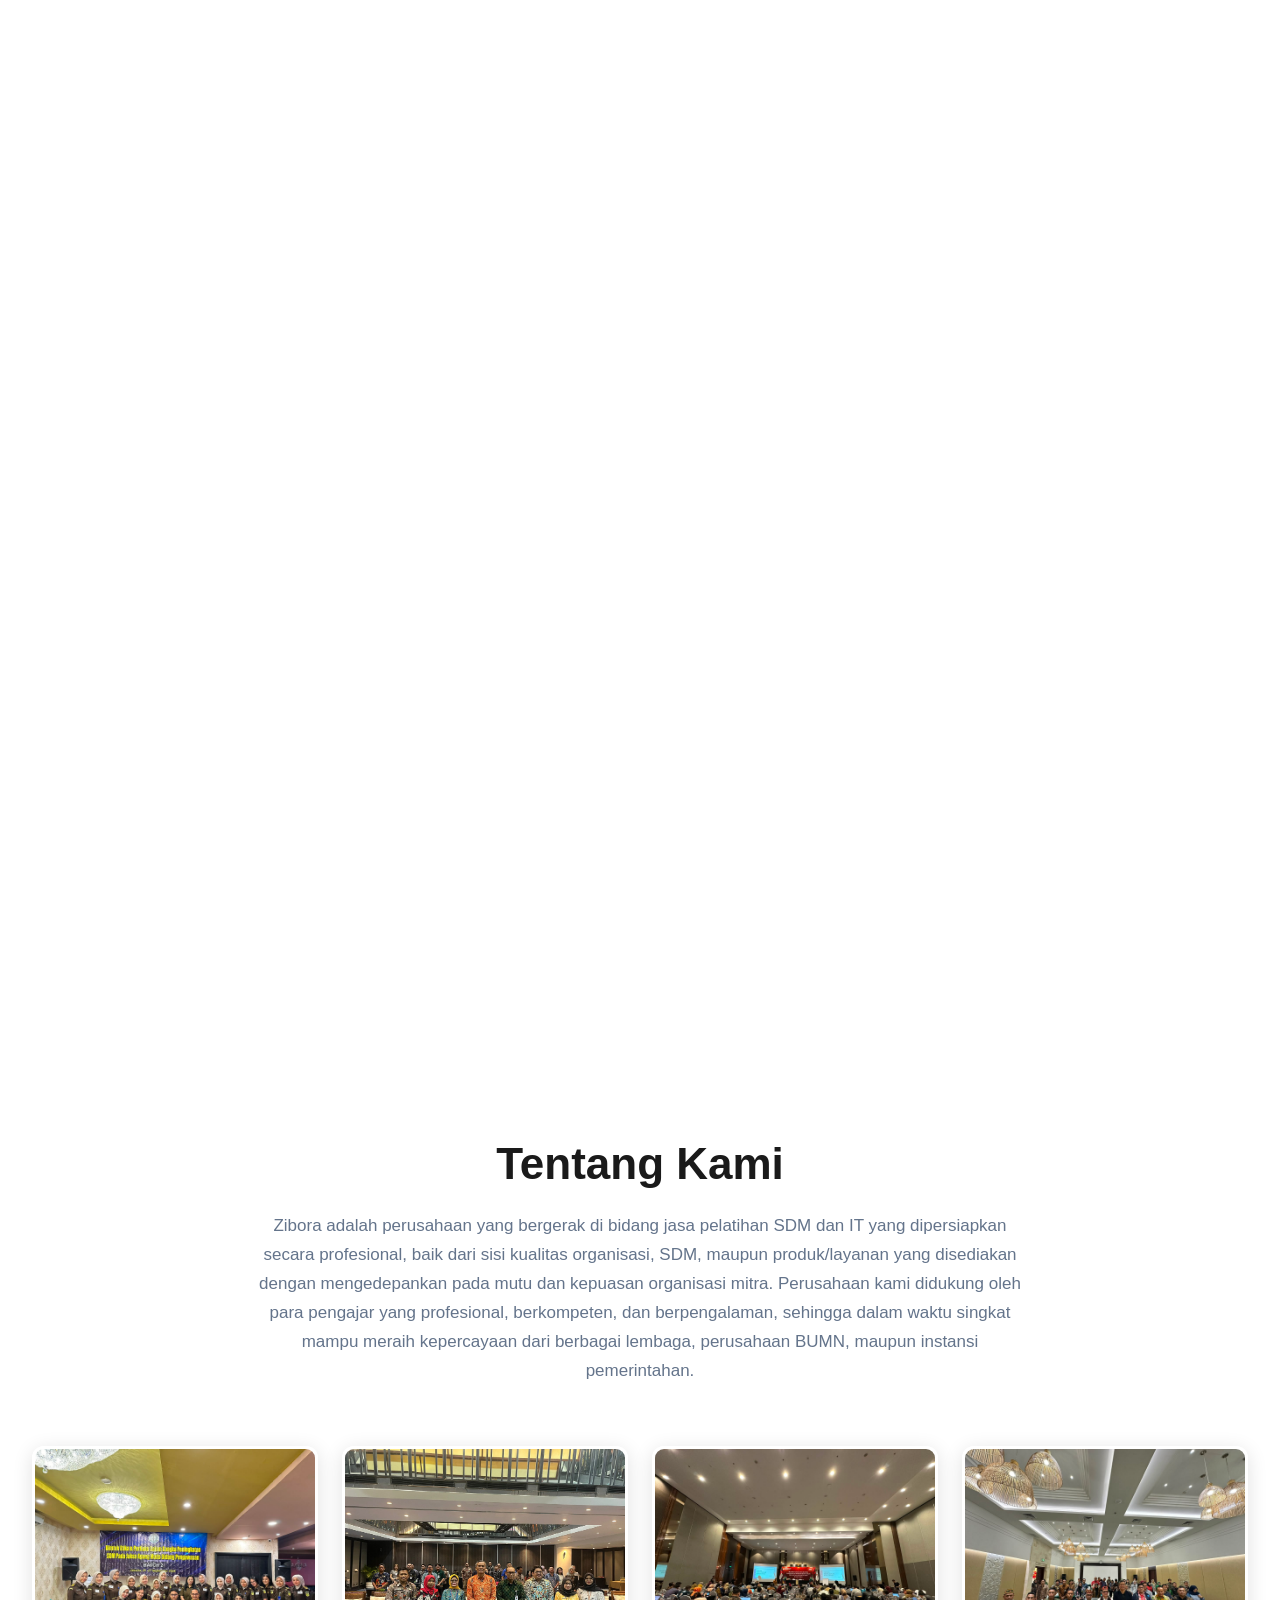
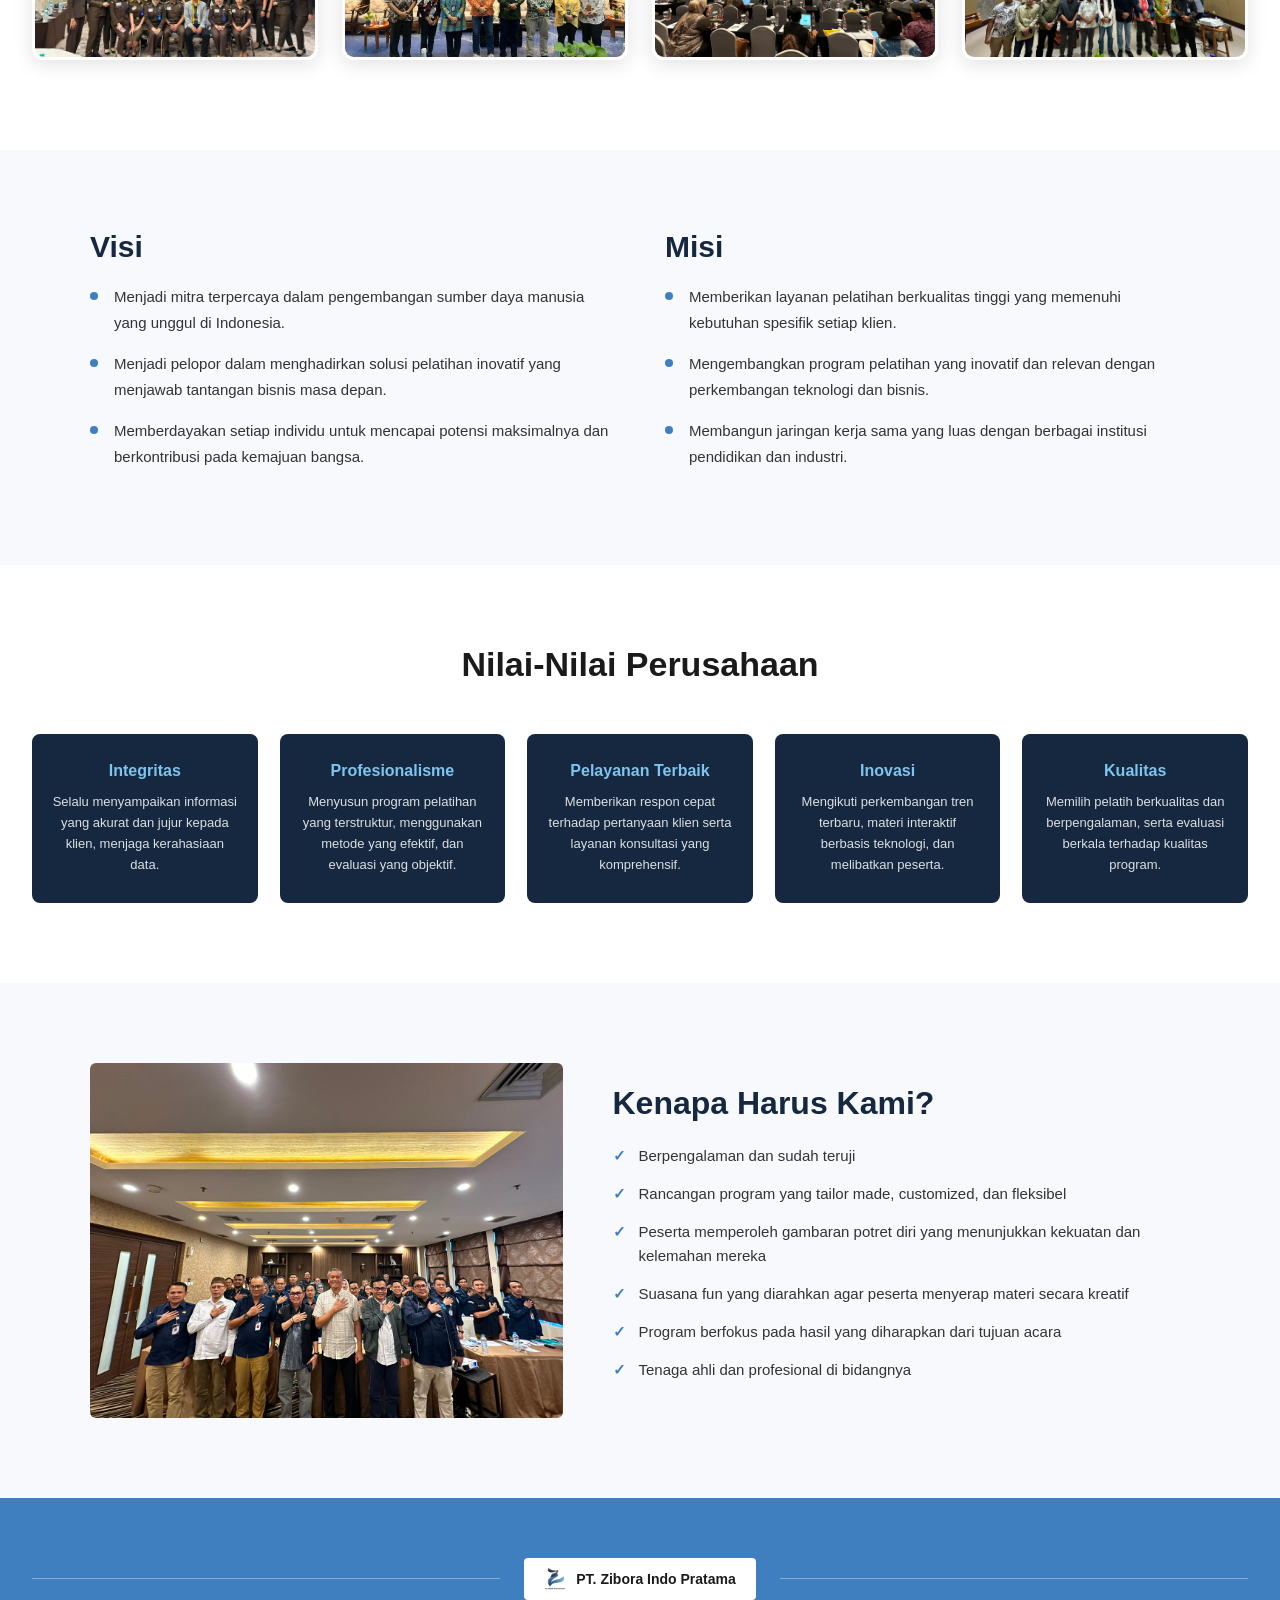
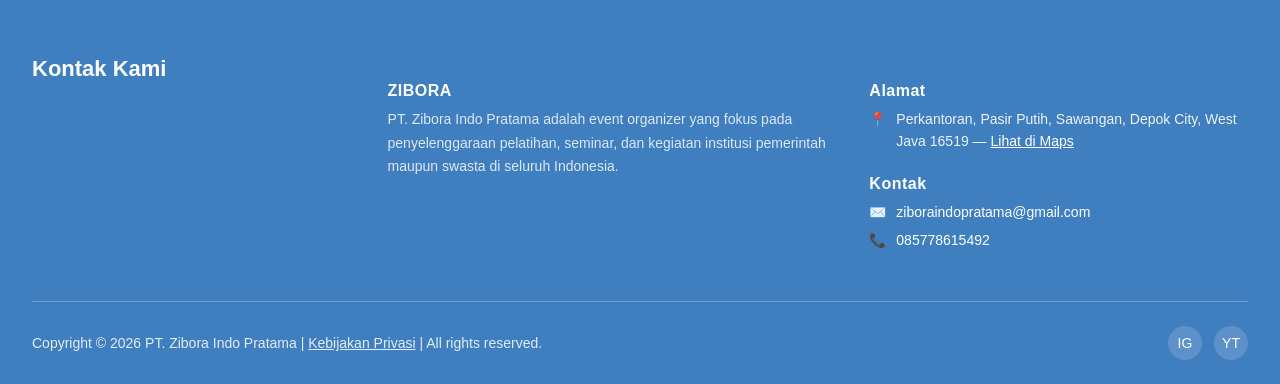
==== commit c897c4b8: "lanjut ke laravel tar malam yee sekalian upload" ====
--- a/index.html
+++ b/index.html
@@ -55,10 +55,58 @@
     </div>
   </section>
 
-  <section class="academies" id="layanan">
+  <section class="event-section">
+    <div class="event-grid">
+
+      <div class="event-card reveal" data-delay="0">
+        <a href="training-form.html?title=Workshop%20Awareness%20ISO%2FIEC%2042001%3A2023%20(AI%20Management%20System)&cat=Pelatihan%20Institusi&desc=Workshop%20peningkatan%20pemahaman%20terhadap%20sistem%20manajemen%20kecerdasan%20buatan%20(AI)%20sesuai%20standar%20ISO%2FIEC%2042001%3A2023%20bagi%20organisasi%2Finstansi.&img=assets/Flyer/Flyer%20ISO%20Flyer%20ISOIEC%20420012023_PT%20Zebora.png" class="event-media">
+          <img src="assets/Flyer/Flyer ISO Flyer ISOIEC 420012023_PT Zebora.png" alt="Workshop Awareness ISO/IEC 42001:2023">
+        </a>
+        <a href="training-form.html?title=Workshop%20Awareness%20ISO%2FIEC%2042001%3A2023%20(AI%20Management%20System)&cat=Pelatihan%20Institusi&desc=Workshop%20peningkatan%20pemahaman%20terhadap%20sistem%20manajemen%20kecerdasan%20buatan%20(AI)%20sesuai%20standar%20ISO%2FIEC%2042001%3A2023%20bagi%20organisasi%2Finstansi.&img=assets/Flyer/Flyer%20ISO%20Flyer%20ISOIEC%20420012023_PT%20Zebora.png" class="event-category">Pelatihan Institusi</a>
+        <a href="training-form.html?title=Workshop%20Awareness%20ISO%2FIEC%2042001%3A2023%20(AI%20Management%20System)&cat=Pelatihan%20Institusi&desc=Workshop%20peningkatan%20pemahaman%20terhadap%20sistem%20manajemen%20kecerdasan%20buatan%20(AI)%20sesuai%20standar%20ISO%2FIEC%2042001%3A2023%20bagi%20organisasi%2Finstansi.&img=assets/Flyer/Flyer%20ISO%20Flyer%20ISOIEC%20420012023_PT%20Zebora.png" class="event-heading">Workshop Awareness ISO/IEC 42001:2023 (AI Management System)</a>
+        <p class="event-desc">Workshop peningkatan pemahaman terhadap sistem manajemen kecerdasan buatan (AI) sesuai standar ISO/IEC 42001:2023 bagi organisasi/instansi.</p>
+      </div>
+
+      <div class="event-card reveal" data-delay="100">
+        <a href="training-form.html?title=Pelatihan%20Adobe%20After%20Effect&cat=Pelatihan%20IT&desc=Pelatihan%20keterampilan%20motion%20graphic%20dan%20editing%20video%20menggunakan%20Adobe%20After%20Effect%20untuk%20kebutuhan%20konten%20digital%20instansi.&img=assets/Flyer/FLyer%20Pelatihan%20Adobe%20After%20Effect.png" class="event-media">
+          <img src="assets/Flyer/FLyer Pelatihan Adobe After Effect.png" alt="Pelatihan Adobe After Effect">
+        </a>
+        <a href="training-form.html?title=Pelatihan%20Adobe%20After%20Effect&cat=Pelatihan%20IT&desc=Pelatihan%20keterampilan%20motion%20graphic%20dan%20editing%20video%20menggunakan%20Adobe%20After%20Effect%20untuk%20kebutuhan%20konten%20digital%20instansi.&img=assets/Flyer/FLyer%20Pelatihan%20Adobe%20After%20Effect.png" class="event-category">Pelatihan IT</a>
+        <a href="training-form.html?title=Pelatihan%20Adobe%20After%20Effect&cat=Pelatihan%20IT&desc=Pelatihan%20keterampilan%20motion%20graphic%20dan%20editing%20video%20menggunakan%20Adobe%20After%20Effect%20untuk%20kebutuhan%20konten%20digital%20instansi.&img=assets/Flyer/FLyer%20Pelatihan%20Adobe%20After%20Effect.png" class="event-heading">Pelatihan Adobe After Effect</a>
+        <p class="event-desc">Pelatihan keterampilan motion graphic dan editing video menggunakan Adobe After Effect untuk kebutuhan konten digital instansi.</p>
+      </div>
+
+      <div class="event-card reveal" data-delay="200">
+        <a href="training-form.html?title=Pelatihan%20Etika%20Kerja&cat=Pelatihan%20SDM&desc=Pelatihan%20penguatan%20etika%20dan%20profesionalisme%20kerja%20bagi%20pegawai%2Fkaryawan%20di%20lingkungan%20instansi%20maupun%20perusahaan.&img=assets/Flyer/Flyer%20Pelatihan%20Etika%20Kerja%20(3).png" class="event-media">
+          <img src="assets/Flyer/Flyer Pelatihan Etika Kerja (3).png" alt="Pelatihan Etika Kerja">
+        </a>
+        <a href="training-form.html?title=Pelatihan%20Etika%20Kerja&cat=Pelatihan%20SDM&desc=Pelatihan%20penguatan%20etika%20dan%20profesionalisme%20kerja%20bagi%20pegawai%2Fkaryawan%20di%20lingkungan%20instansi%20maupun%20perusahaan.&img=assets/Flyer/Flyer%20Pelatihan%20Etika%20Kerja%20(3).png" class="event-category">Pelatihan SDM</a>
+        <a href="training-form.html?title=Pelatihan%20Etika%20Kerja&cat=Pelatihan%20SDM&desc=Pelatihan%20penguatan%20etika%20dan%20profesionalisme%20kerja%20bagi%20pegawai%2Fkaryawan%20di%20lingkungan%20instansi%20maupun%20perusahaan.&img=assets/Flyer/Flyer%20Pelatihan%20Etika%20Kerja%20(3).png" class="event-heading">Pelatihan Etika Kerja</a>
+        <p class="event-desc">Pelatihan penguatan etika dan profesionalisme kerja bagi pegawai/karyawan di lingkungan instansi maupun perusahaan.</p>
+      </div>
+
+    </div>
+  </section>
+
+  <section class="training-banner">
+    <div class="reveal-scale">
+      <h2>Portofolio Kegiatan Kami</h2>
+      <p>Dipercaya oleh berbagai instansi untuk menyelenggarakan pelatihan & kegiatan</p>
+      <a href="portofolio.html" class="btn-yellow">Klik Disini</a>
+    </div>
+  </section>
+
+   <section class="academies" id="layanan">
     <div class="academy-grid">
-
-      <article class="academy-card reveal" data-delay="0">
+ 
+      <article class="academy-card reveal" data-delay="0"
+        data-title="Pelatihan SDM"
+        data-desc="Program pengembangan sumber daya manusia yang mencakup Capacity Building (Outbound), Entrepreneurship (Masa Persiapan Pensiun), Effective Public Speaking, Effective Communication Skill, Effective Report Writing, Training Need Analysis, Service Excellence, Transformational Leadership, Coaching, Counseling and Mentoring, hingga Diklat Pemerintahan."
+        data-img1="assets/zibora-event-1.jpg"
+        data-img2="assets/zibora-event-2.jpg"
+        data-img3="assets/zibora-event-3.jpg"
+        data-img4="assets/zibora-event-4.jpg"
+        data-img5="assets/zibora-event-5.jpg">
         <div class="academy-media">
           <img src="assets/zibora-event-1.jpg" alt="Pelatihan SDM">
         </div>
@@ -69,8 +117,15 @@
           <a href="#" class="academy-link">Selengkapnya</a>
         </div>
       </article>
-
-      <article class="academy-card reveal" data-delay="100">
+ 
+      <article class="academy-card reveal" data-delay="100"
+        data-title="Pelatihan IT"
+        data-desc="Pelatihan keterampilan teknologi informasi yang mencakup Analysing and Reporting Data with Microsoft Office (Basic, Intermediate, Advanced), Design Graphic and Multimedia, Programming, Database, Operation System, hingga Networking."
+        data-img1="assets/zibora-event-2.jpg"
+        data-img2="assets/zibora-event-3.jpg"
+        data-img3="assets/zibora-event-4.jpg"
+        data-img4="assets/zibora-event-5.jpg"
+        data-img5="assets/zibora-event-6.jpg">
         <div class="academy-media">
           <img src="assets/zibora-event-2.jpg" alt="Pelatihan IT">
         </div>
@@ -81,8 +136,15 @@
           <a href="#" class="academy-link">Selengkapnya</a>
         </div>
       </article>
-
-      <article class="academy-card reveal" data-delay="200">
+ 
+      <article class="academy-card reveal" data-delay="200"
+        data-title="Pelatihan Pemerintahan"
+        data-desc="Pelatihan yang dirancang khusus untuk mendukung kapasitas aparatur dan lembaga pemerintahan, mencakup Pelatihan Legislative Drafting, Pelatihan Analisis Hukum, dan Pelatihan Tata Naskah."
+        data-img1="assets/zibora-event-3.jpg"
+        data-img2="assets/zibora-event-4.jpg"
+        data-img3="assets/zibora-event-5.jpg"
+        data-img4="assets/zibora-event-6.jpg"
+        data-img5="assets/zibora-event-7.jpg">
         <div class="academy-media">
           <img src="assets/zibora-event-3.jpg" alt="Pelatihan Pemerintahan">
         </div>
@@ -93,8 +155,15 @@
           <a href="#" class="academy-link">Selengkapnya</a>
         </div>
       </article>
-
-      <article class="academy-card reveal" data-delay="300">
+ 
+      <article class="academy-card reveal" data-delay="300"
+        data-title="MICE"
+        data-desc="Layanan pengelolaan kegiatan skala besar meliputi Meeting, Incentive, Convention, dan Exhibition — dari perencanaan konsep, koordinasi venue dan logistik, hingga pelaksanaan hari-H."
+        data-img1="assets/zibora-event-4.jpg"
+        data-img2="assets/zibora-event-5.jpg"
+        data-img3="assets/zibora-event-6.jpg"
+        data-img4="assets/zibora-event-7.jpg"
+        data-img5="assets/zibora-event-8.jpg">
         <div class="academy-media">
           <img src="assets/zibora-event-4.jpg" alt="MICE">
         </div>
@@ -105,15 +174,7 @@
           <a href="#" class="academy-link">Selengkapnya</a>
         </div>
       </article>
-
-    </div>
-  </section>
-
-  <section class="training-banner">
-    <div class="reveal-scale">
-      <h2>Portofolio Kegiatan Kami</h2>
-      <p>Dipercaya oleh berbagai instansi untuk menyelenggarakan pelatihan & kegiatan</p>
-      <a href="portofolio.html" class="btn-yellow">Klik Disini</a>
+ 
     </div>
   </section>
 
@@ -263,6 +324,20 @@
     </div>
   </footer>
 
+  <div class="modal-overlay" id="serviceModal">
+    <div class="modal-box">
+      <button class="modal-close" id="modalCloseBtn" aria-label="Tutup">&times;</button>
+      <div class="modal-gallery-main">
+        <img id="modalMainImg" src="" alt="">
+      </div>
+      <div class="modal-thumbs" id="modalThumbs"></div>
+      <div class="modal-body">
+        <h3 id="modalTitle"></h3>
+        <p id="modalDesc"></p>
+      </div>
+    </div>
+  </div>
+
   <script src="script.js"></script>
 </body>
 </html>
--- a/style.css
+++ b/style.css
@@ -65,7 +65,7 @@
   gap: 32px;
   overflow: hidden;
 }
-
+ 
 .topbar .info {
   display: flex;
   align-items: center;
@@ -73,14 +73,14 @@
   white-space: nowrap;
   flex-shrink: 0;
 }
-
+ 
 .topbar .info span {
   display: flex;
   align-items: center;
   gap: 8px;
   font-weight: 600;
 }
-
+ 
 .topbar .marquee-wrap {
   flex: 1;
   overflow: hidden;
@@ -89,7 +89,7 @@
   display: flex;
   align-items: center;
 }
-
+ 
 .topbar .marquee {
   display: inline-block;
   white-space: nowrap;
@@ -99,12 +99,12 @@
   animation: scroll-left 18s linear infinite;
   padding-left: 100%;
 }
-
+ 
 @keyframes scroll-left {
   from { transform: translateX(0); }
   to   { transform: translateX(-100%); }
 }
-
+ 
 /* ===== Nav ===== */
 .navbar {
   display: flex;
@@ -114,34 +114,34 @@
   background: #fff;
   box-shadow: 0 1px 0 rgba(0,0,0,0.06);
 }
-
+ 
 .logo {
   display: flex;
   align-items: center;
   gap: 10px;
 }
-
+ 
 .logo-mark-img {
   width: 44px;
   height: 44px;
   object-fit: contain;
   flex-shrink: 0;
 }
-
+ 
 .logo-text {
   display: flex;
   flex-direction: column;
   line-height: 1;
 }
-
+ 
 .logo-text .name {
   font-size: 22px;
   font-weight: 800;
   letter-spacing: 1px;
 }
-
+ 
 .logo-text .name .fore { color: var(--blue); }
-
+ 
 .logo-text .tagline {
   font-size: 9px;
   letter-spacing: 1.5px;
@@ -149,22 +149,46 @@
   margin-top: 2px;
   text-transform: uppercase;
 }
-
+ 
 .nav-links {
   display: flex;
   align-items: center;
   gap: 28px;
   list-style: none;
 }
-
+ 
 .nav-links li a {
   text-decoration: none;
   color: #1a1a1a;
   font-weight: 600;
-  font-size: 15px;
+  font-size: 25px;
   position: relative;
-}
-
+  padding-bottom: 4px;
+  transition: color 0.25s ease;
+}
+ 
+.nav-links li a::after {
+  content: "";
+  position: absolute;
+  left: 0;
+  bottom: -2px;
+  width: 100%;
+  height: 2px;
+  background: var(--blue);
+  border-radius: 2px;
+  transform: scaleX(0);
+  transform-origin: left;
+  transition: transform 0.3s ease;
+}
+ 
+.nav-links li a:hover {
+  color: var(--blue);
+}
+ 
+.nav-links li a:hover::after {
+  transform: scaleX(1);
+}
+ 
 .nav-links li:not(:last-child)::after {
   content: "";
   display: inline-block;
@@ -882,12 +906,12 @@
   visibility: hidden;
   transition: opacity 0.3s ease, visibility 0.3s ease;
 }
-
+ 
 .modal-overlay.active {
   opacity: 1;
   visibility: visible;
 }
-
+ 
 .modal-box {
   background: #fff;
   border-radius: 10px;
@@ -899,11 +923,11 @@
   transform: translateY(24px) scale(0.97);
   transition: transform 0.3s ease;
 }
-
+ 
 .modal-overlay.active .modal-box {
   transform: translateY(0) scale(1);
 }
-
+ 
 .modal-close {
   position: absolute;
   top: 14px;
@@ -923,42 +947,90 @@
   z-index: 2;
   transition: background 0.2s ease;
 }
-
+ 
 .modal-close:hover {
   background: rgba(0,0,0,0.8);
 }
-
+ 
 .modal-media {
   width: 100%;
   aspect-ratio: 16 / 9;
   overflow: hidden;
   border-radius: 10px 10px 0 0;
 }
-
+ 
 .modal-media img {
   width: 100%;
   height: 100%;
   object-fit: cover;
   display: block;
 }
-
+ 
+/* ---- Gallery variant: main image + thumbnail strip ---- */
+.modal-gallery-main {
+  width: 100%;
+  aspect-ratio: 16 / 9;
+  overflow: hidden;
+  border-radius: 10px 10px 0 0;
+  background: #000;
+}
+ 
+.modal-gallery-main img {
+  width: 100%;
+  height: 100%;
+  object-fit: cover;
+  display: block;
+  transition: opacity 0.25s ease;
+}
+ 
+.modal-thumbs {
+  display: flex;
+  gap: 8px;
+  padding: 12px 16px 0;
+}
+ 
+.modal-thumb {
+  width: 56px;
+  height: 56px;
+  border-radius: 6px;
+  overflow: hidden;
+  cursor: pointer;
+  border: 2px solid transparent;
+  opacity: 0.6;
+  transition: opacity 0.2s ease, border-color 0.2s ease;
+  flex-shrink: 0;
+}
+ 
+.modal-thumb img {
+  width: 100%;
+  height: 100%;
+  object-fit: cover;
+  display: block;
+}
+ 
+.modal-thumb.active,
+.modal-thumb:hover {
+  opacity: 1;
+  border-color: var(--blue);
+}
+ 
 .modal-body {
   padding: 28px 30px 32px;
 }
-
+ 
 .modal-body h3 {
   font-size: 24px;
   font-weight: 800;
   color: #1a1a1a;
   margin-bottom: 14px;
 }
-
+ 
 .modal-body p {
   font-size: 15px;
   line-height: 1.75;
   color: #333;
 }
-
+ 
 @media (max-width: 600px) {
   .modal-body { padding: 22px 20px 26px; }
   .modal-body h3 { font-size: 20px; }
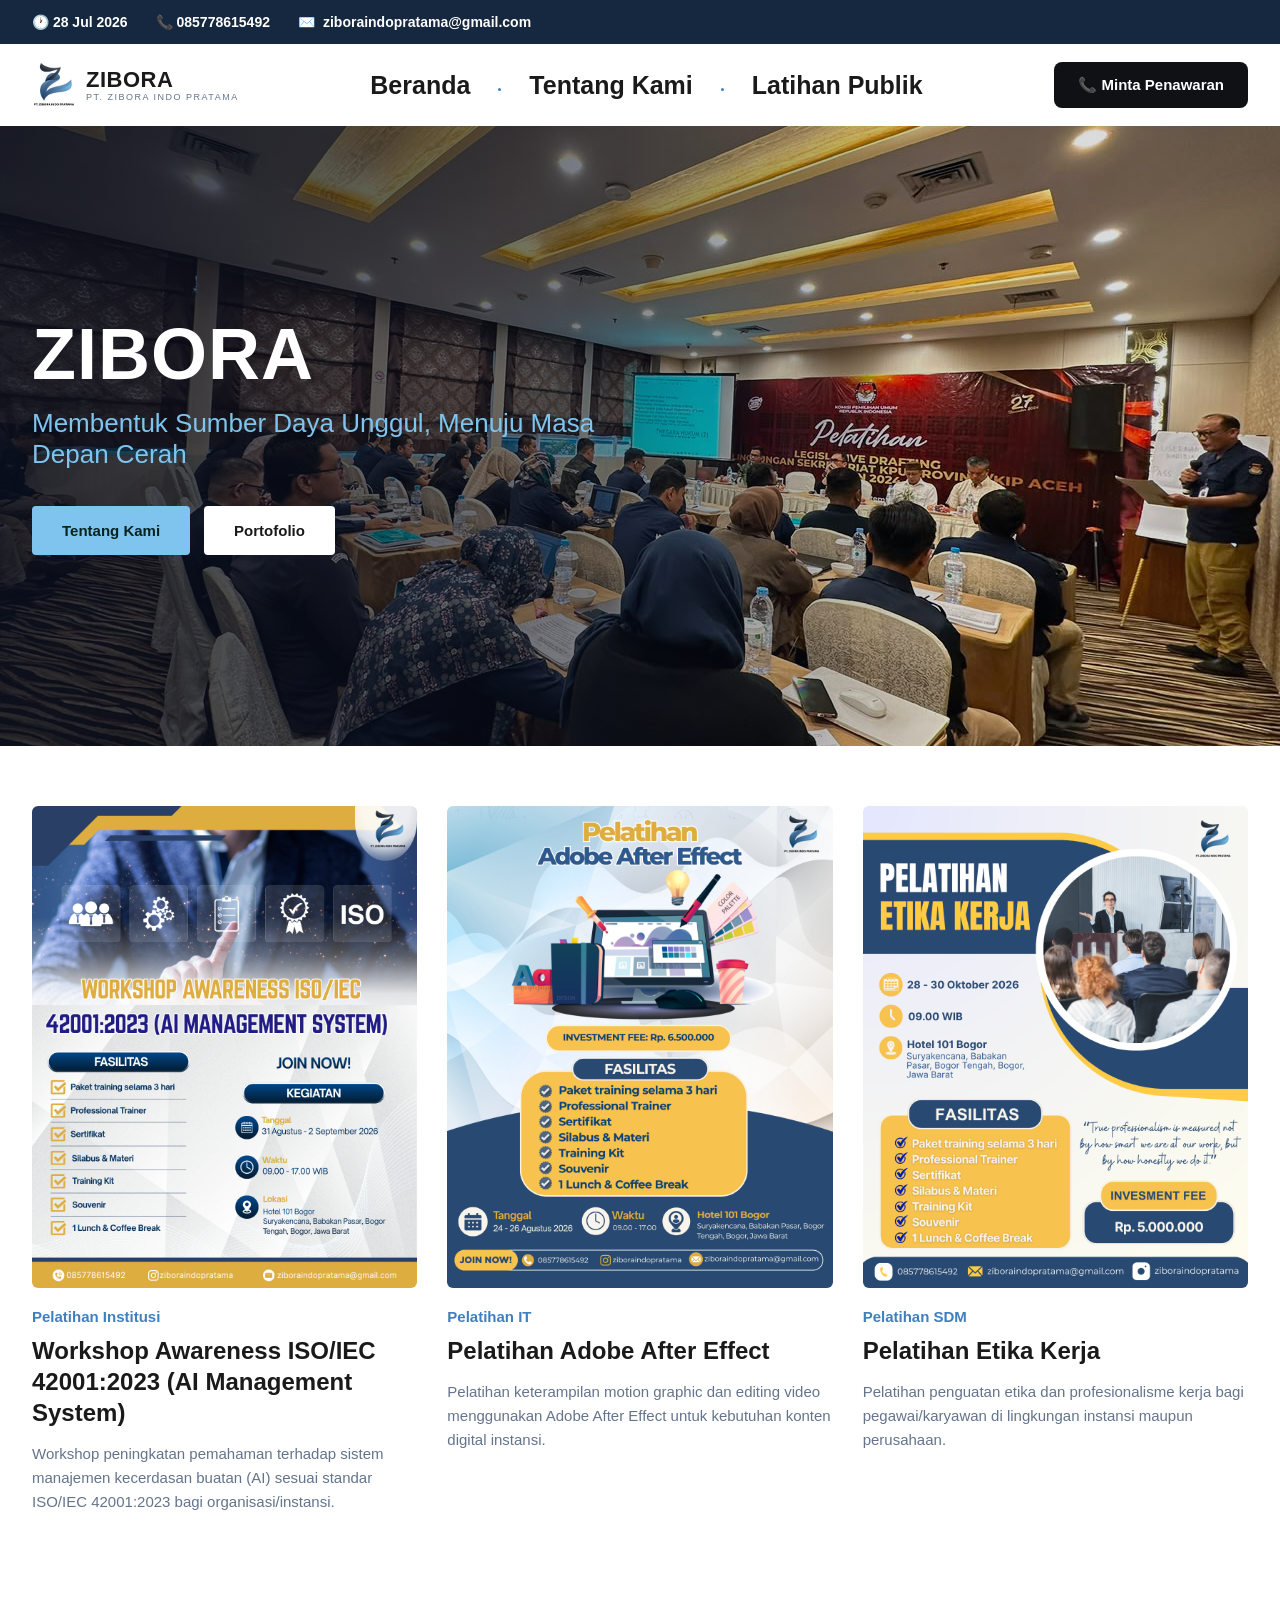
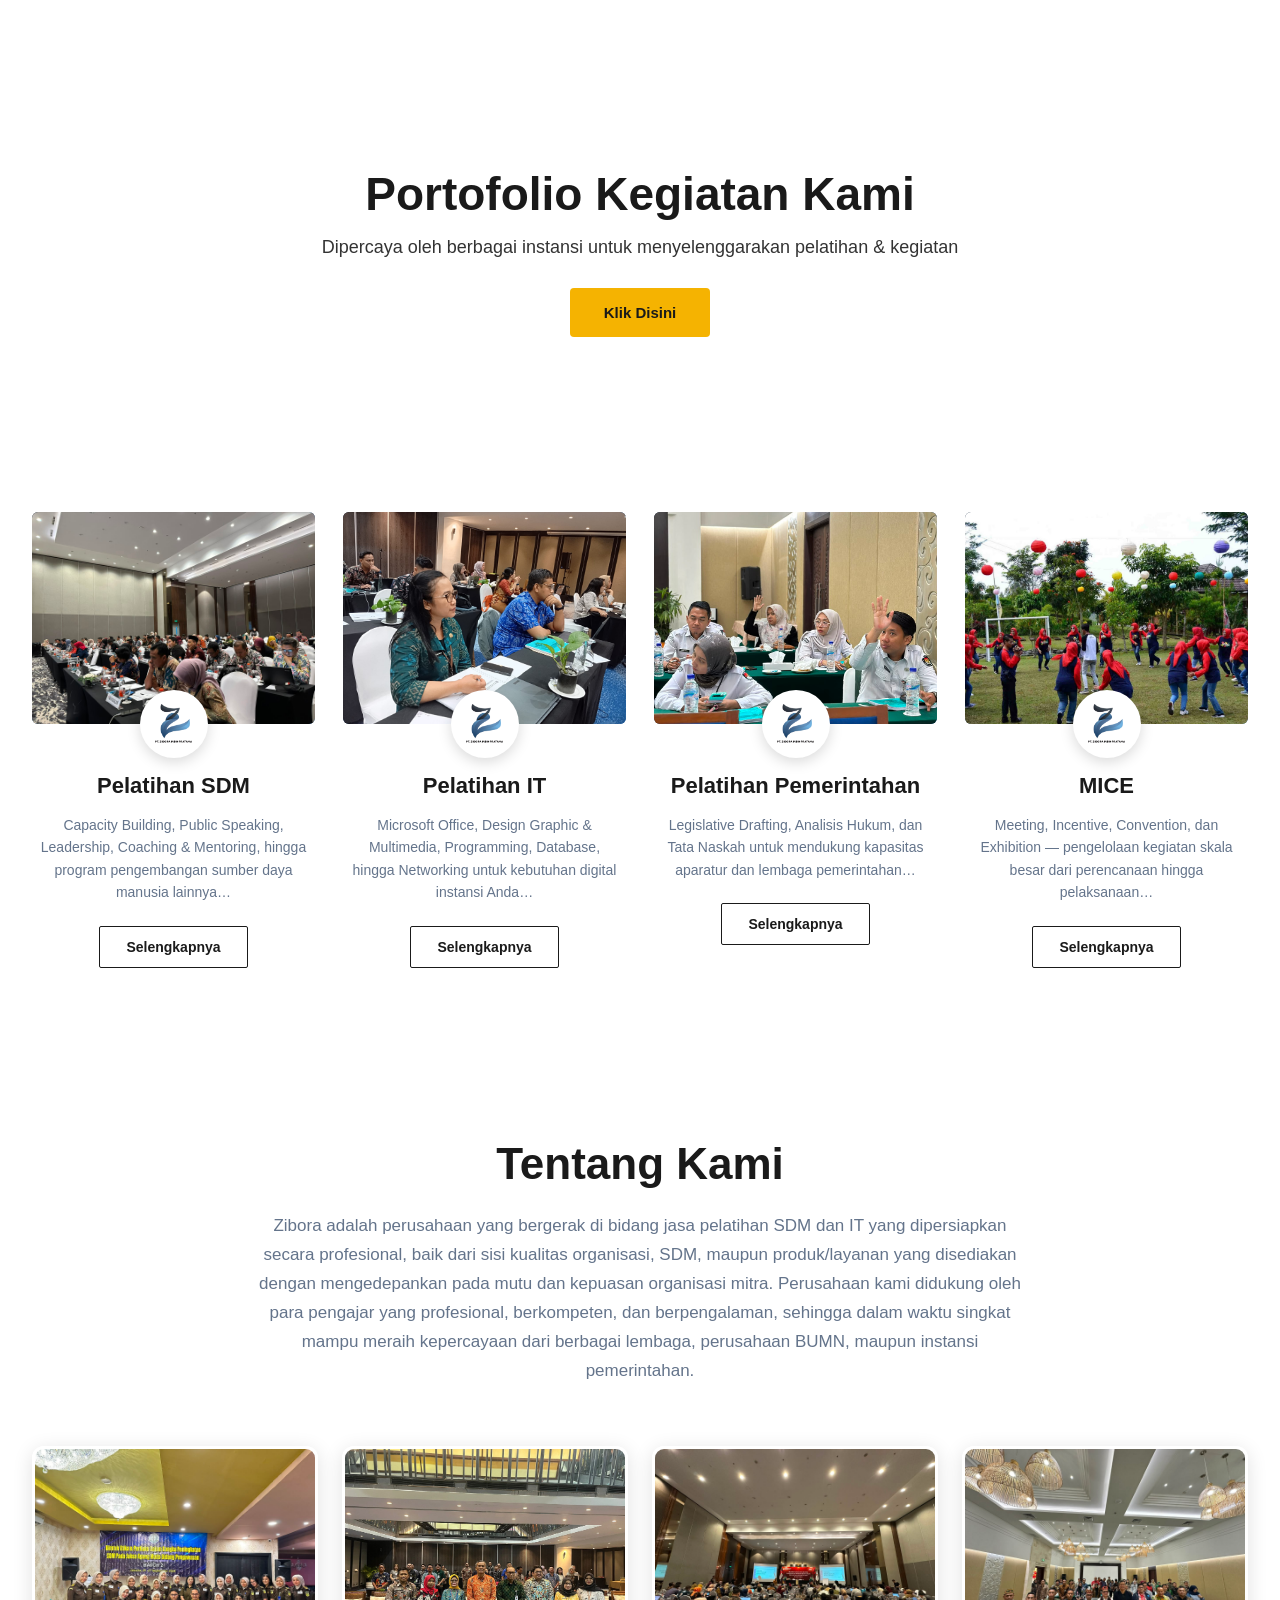
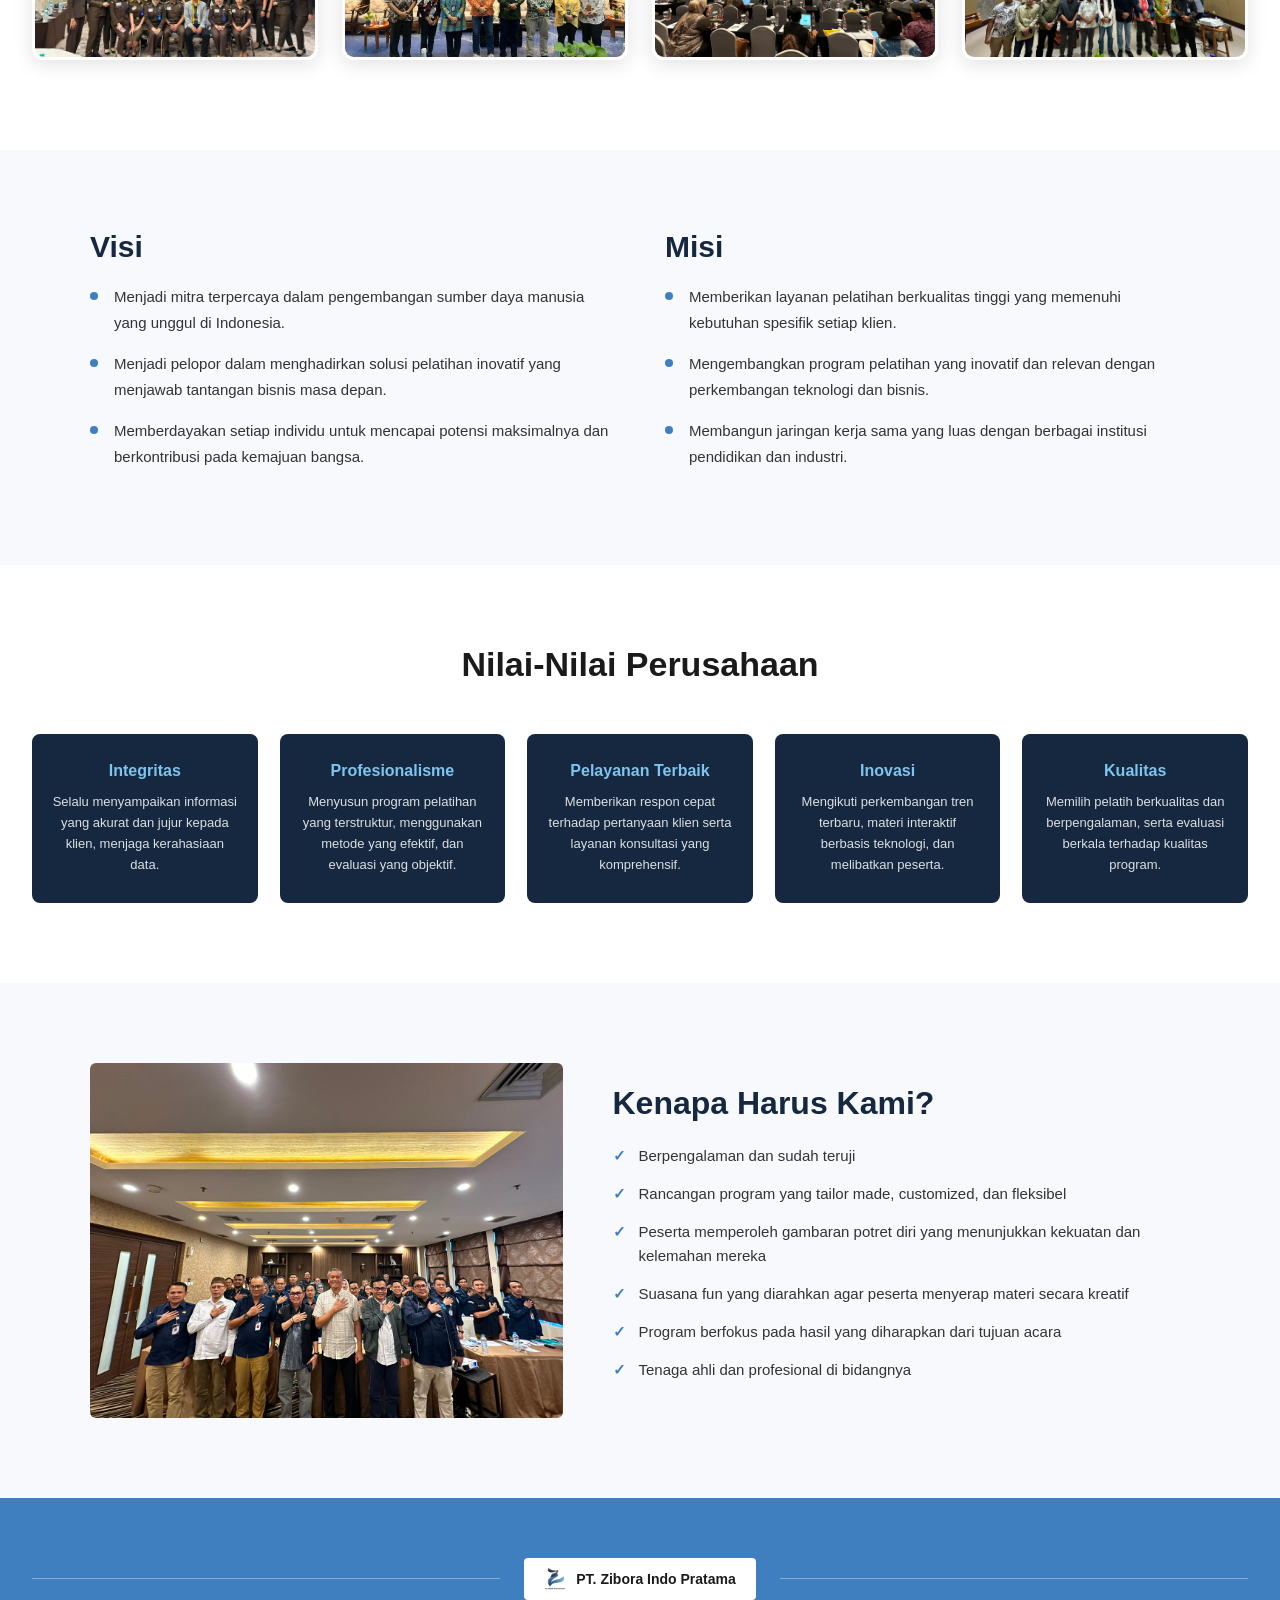
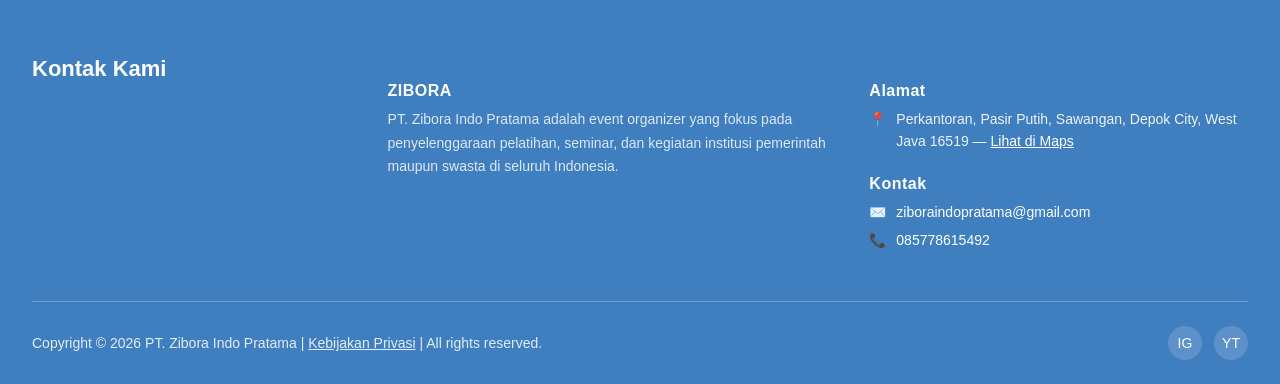
==== commit f455af8b: "finishing revisi" ====
--- a/index.html
+++ b/index.html
@@ -102,13 +102,13 @@
       <article class="academy-card reveal" data-delay="0"
         data-title="Pelatihan SDM"
         data-desc="Program pengembangan sumber daya manusia yang mencakup Capacity Building (Outbound), Entrepreneurship (Masa Persiapan Pensiun), Effective Public Speaking, Effective Communication Skill, Effective Report Writing, Training Need Analysis, Service Excellence, Transformational Leadership, Coaching, Counseling and Mentoring, hingga Diklat Pemerintahan."
-        data-img1="assets/zibora-event-1.jpg"
-        data-img2="assets/zibora-event-2.jpg"
-        data-img3="assets/zibora-event-3.jpg"
-        data-img4="assets/zibora-event-4.jpg"
-        data-img5="assets/zibora-event-5.jpg">
+        data-img1="assets/Dokumentasi/Pelatihan Legislative Drafting_Jawa Timur/pelatihan-sdm-1.jpeg"
+        data-img2="assets/Dokumentasi/Pelatihan Legislative Drafting_Jawa Timur/pelatihan-sdm-2.jpeg"
+        data-img3="assets/Dokumentasi/Pelatihan Legislative Drafting_Jawa Timur/pelatihan-sdm-3.jpeg"
+        data-img4="assets/Dokumentasi/Pelatihan Legislative Drafting_Jawa Timur/pelatihan-sdm-4.jpeg"
+        data-img5="assets/Dokumentasi/Pelatihan Legislative Drafting_Jawa Timur/pelatihan-sdm-5.jpeg">
         <div class="academy-media">
-          <img src="assets/zibora-event-1.jpg" alt="Pelatihan SDM">
+          <img src="assets/Dokumentasi/Pelatihan Legislative Drafting_Jawa Timur/pelatihan-sdm-2.jpeg" alt="Pelatihan SDM">
         </div>
         <div class="academy-body">
           <div class="academy-badge"><img src="assets/zibora-logo.png" alt="Zibora"></div>
@@ -121,13 +121,13 @@
       <article class="academy-card reveal" data-delay="100"
         data-title="Pelatihan IT"
         data-desc="Pelatihan keterampilan teknologi informasi yang mencakup Analysing and Reporting Data with Microsoft Office (Basic, Intermediate, Advanced), Design Graphic and Multimedia, Programming, Database, Operation System, hingga Networking."
-        data-img1="assets/zibora-event-2.jpg"
-        data-img2="assets/zibora-event-3.jpg"
-        data-img3="assets/zibora-event-4.jpg"
-        data-img4="assets/zibora-event-5.jpg"
-        data-img5="assets/zibora-event-6.jpg">
+        data-img1="assets/Dokumentasi/Pelatihan Legislative Drafting_Aceh/pelatihan-it-1.jpeg"
+        data-img2="assets/Dokumentasi/Pelatihan Legislative Drafting_Aceh/pelatihan-it-2.jpeg"
+        data-img3="assets/Dokumentasi/Pelatihan Legislative Drafting_Aceh/pelatihan-it-3.jpeg"
+        data-img4="assets/Dokumentasi/Pelatihan Legislative Drafting_Aceh/pelatihan-it-4.jpeg"
+        data-img5="assets/Dokumentasi/Pelatihan Legislative Drafting_Aceh/pelatihan-it-5.jpeg">
         <div class="academy-media">
-          <img src="assets/zibora-event-2.jpg" alt="Pelatihan IT">
+          <img src="assets/Dokumentasi/Pelatihan Legislative Drafting_Aceh/pelatihan-it-1.jpeg" alt="Pelatihan IT">
         </div>
         <div class="academy-body">
           <div class="academy-badge"><img src="assets/zibora-logo.png" alt="Zibora"></div>
@@ -140,13 +140,13 @@
       <article class="academy-card reveal" data-delay="200"
         data-title="Pelatihan Pemerintahan"
         data-desc="Pelatihan yang dirancang khusus untuk mendukung kapasitas aparatur dan lembaga pemerintahan, mencakup Pelatihan Legislative Drafting, Pelatihan Analisis Hukum, dan Pelatihan Tata Naskah."
-        data-img1="assets/zibora-event-3.jpg"
-        data-img2="assets/zibora-event-4.jpg"
-        data-img3="assets/zibora-event-5.jpg"
-        data-img4="assets/zibora-event-6.jpg"
-        data-img5="assets/zibora-event-7.jpg">
+        data-img1="assets/Dokumentasi/Pelatihan Legislative Drafting_NTT/pelatihan-legis-1.jpeg"
+        data-img2="assets/Dokumentasi/Pelatihan Legislative Drafting_NTT/pelatihan-legis-2.jpeg"
+        data-img3="assets/Dokumentasi/Pelatihan Legislative Drafting_NTT/pelatihan-legis-3.jpeg"
+        data-img4="assets/Dokumentasi/Pelatihan Legislative Drafting_NTT/pelatihan-legis-4.jpeg"
+        data-img5="assets/Dokumentasi/Pelatihan Legislative Drafting_NTT/pelatihan-legis-5.jpegs">
         <div class="academy-media">
-          <img src="assets/zibora-event-3.jpg" alt="Pelatihan Pemerintahan">
+          <img src="assets/Dokumentasi/Pelatihan Legislative Drafting_NTT/pelatihan-legis-1.jpeg" alt="Pelatihan Pemerintahan">
         </div>
         <div class="academy-body">
           <div class="academy-badge"><img src="assets/zibora-logo.png" alt="Zibora"></div>
@@ -159,13 +159,13 @@
       <article class="academy-card reveal" data-delay="300"
         data-title="MICE"
         data-desc="Layanan pengelolaan kegiatan skala besar meliputi Meeting, Incentive, Convention, dan Exhibition — dari perencanaan konsep, koordinasi venue dan logistik, hingga pelaksanaan hari-H."
-        data-img1="assets/zibora-event-4.jpg"
-        data-img2="assets/zibora-event-5.jpg"
-        data-img3="assets/zibora-event-6.jpg"
-        data-img4="assets/zibora-event-7.jpg"
-        data-img5="assets/zibora-event-8.jpg">
+        data-img1="assets/Dokumentasi/mica/mica-1.jpg"
+        data-img2="assets/Dokumentasi/mica/mica-2.jpg"
+        data-img3="assets/Dokumentasi/mica/mica-3.jpg"
+        data-img4="assets/Dokumentasi/mica/mica-4.jpg"
+        data-img5="assets/Dokumentasi/mica/mica-5.jpg">
         <div class="academy-media">
-          <img src="assets/zibora-event-4.jpg" alt="MICE">
+          <img src="assets/Dokumentasi/mica/mica-1.jpg" alt="MICE">
         </div>
         <div class="academy-body">
           <div class="academy-badge"><img src="assets/zibora-logo.png" alt="Zibora"></div>
--- a/style.css
+++ b/style.css
@@ -1254,36 +1254,38 @@
   align-items: start;
 }
 
+
 /* --- Left Panel: Training Info --- */
 .training-info-panel {
   position: sticky;
   top: 30px;
 }
-
+ 
 .training-info-card {
   background: #fff;
   border-radius: 12px;
   overflow: hidden;
   box-shadow: 0 4px 20px rgba(0,0,0,0.08);
 }
-
+ 
 .training-info-img {
   width: 100%;
+  aspect-ratio: 4 / 3;
   overflow: hidden;
   background: linear-gradient(135deg, var(--navy), var(--blue));
 }
-
+ 
 .training-info-img img {
   width: 100%;
   height: 100%;
   object-fit: cover;
   display: block;
 }
-
+ 
 .training-info-body {
   padding: 24px 28px;
 }
-
+ 
 .training-info-cat {
   display: inline-block;
   background: var(--accent);
@@ -1296,7 +1298,7 @@
   text-transform: uppercase;
   letter-spacing: 0.5px;
 }
-
+ 
 .training-info-body h2 {
   font-size: 20px;
   font-weight: 800;
@@ -1304,13 +1306,13 @@
   line-height: 1.3;
   margin-bottom: 14px;
 }
-
+ 
 .training-info-body p {
   font-size: 14px;
   color: var(--text-muted);
   line-height: 1.7;
 }
-
+ 
 .training-contact-info {
   background: #fff;
   border-radius: 12px;
@@ -1318,20 +1320,20 @@
   margin-top: 20px;
   box-shadow: 0 4px 20px rgba(0,0,0,0.08);
 }
-
+ 
 .training-contact-info h3 {
   font-size: 18px;
   font-weight: 800;
   color: var(--navy);
   margin-bottom: 8px;
 }
-
+ 
 .training-contact-info > p {
   font-size: 13px;
   color: var(--text-muted);
   margin-bottom: 16px;
 }
-
+ 
 .training-contact-item {
   display: flex;
   align-items: center;
@@ -1340,16 +1342,89 @@
   font-weight: 600;
   margin-bottom: 10px;
 }
-
+ 
 .training-contact-item a {
   color: var(--blue);
   text-decoration: none;
 }
-
+ 
 .training-contact-item a:hover {
   text-decoration: underline;
 }
-
+ 
+.silabus-actions {
+  display: flex;
+  gap: 10px;
+}
+ 
+.btn-silabus {
+  flex: 1;
+  display: flex;
+  align-items: center;
+  justify-content: center;
+  gap: 8px;
+  background: #e74c3c;
+  color: #fff;
+  border: none;
+  text-decoration: none;
+  font-weight: 700;
+  font-size: 13px;
+  padding: 12px 14px;
+  border-radius: 8px;
+  cursor: pointer;
+  transition: background 0.25s ease, transform 0.2s ease;
+}
+ 
+.btn-silabus:hover {
+  background: #c0392b;
+  transform: translateY(-2px);
+}
+ 
+.btn-silabus-outline {
+  display: flex;
+  align-items: center;
+  justify-content: center;
+  gap: 6px;
+  background: #fff;
+  color: #e74c3c;
+  border: 1.5px solid #e74c3c;
+  text-decoration: none;
+  font-weight: 700;
+  font-size: 13px;
+  padding: 12px 14px;
+  border-radius: 8px;
+  transition: background 0.25s ease;
+}
+ 
+.btn-silabus-outline:hover {
+  background: #fdecea;
+}
+ 
+.silabus-preview {
+  max-height: 0;
+  overflow: hidden;
+  margin-top: 0;
+  border-radius: 8px;
+  transition: max-height 0.4s ease, margin-top 0.4s ease;
+}
+ 
+.silabus-preview.open {
+  max-height: 500px;
+  margin-top: 16px;
+}
+ 
+.silabus-preview iframe {
+  width: 100%;
+  height: 480px;
+  border: 1px solid #e5e7eb;
+  border-radius: 8px;
+  display: block;
+}
+ 
+@media (max-width: 500px) {
+  .silabus-actions { flex-direction: column; }
+}
+ 
 /* --- Right Panel: Form --- */
 .training-form-panel {
   background: #fff;
@@ -1357,35 +1432,35 @@
   padding: 36px 32px;
   box-shadow: 0 4px 20px rgba(0,0,0,0.08);
 }
-
+ 
 .training-form-header {
   margin-bottom: 28px;
   padding-bottom: 20px;
   border-bottom: 1px solid #e5e7eb;
 }
-
+ 
 .training-form-header h2 {
   font-size: 24px;
   font-weight: 800;
   color: #1a1a1a;
   margin-bottom: 6px;
 }
-
+ 
 .training-form-header p {
   font-size: 14px;
   color: var(--text-muted);
 }
-
+ 
 .form-row {
   display: grid;
   grid-template-columns: 1fr 1fr;
   gap: 18px;
 }
-
+ 
 .form-group {
   margin-bottom: 18px;
 }
-
+ 
 .form-group label {
   display: block;
   font-size: 14px;
@@ -1393,11 +1468,11 @@
   color: #1a1a1a;
   margin-bottom: 6px;
 }
-
+ 
 .form-group .required {
   color: #e74c3c;
 }
-
+ 
 .form-group input,
 .form-group select,
 .form-group textarea {
@@ -1412,28 +1487,28 @@
   transition: border-color 0.3s ease, box-shadow 0.3s ease;
   outline: none;
 }
-
+ 
 .form-group input:focus,
 .form-group select:focus,
 .form-group textarea:focus {
   border-color: var(--blue);
   box-shadow: 0 0 0 3px rgba(63,127,191,0.15);
 }
-
+ 
 .form-group input::placeholder,
 .form-group textarea::placeholder {
   color: #9ca3af;
 }
-
+ 
 .form-group textarea {
   resize: vertical;
   min-height: 80px;
 }
-
+ 
 .form-submit {
   margin-top: 8px;
 }
-
+ 
 .btn-submit {
   width: 100%;
   background: var(--blue);
@@ -1446,12 +1521,12 @@
   cursor: pointer;
   transition: background 0.3s ease, transform 0.2s ease;
 }
-
+ 
 .btn-submit:hover {
   background: #2d6aad;
   transform: translateY(-2px);
 }
-
+ 
 .btn-submit:active {
   transform: translateY(0);
 }
